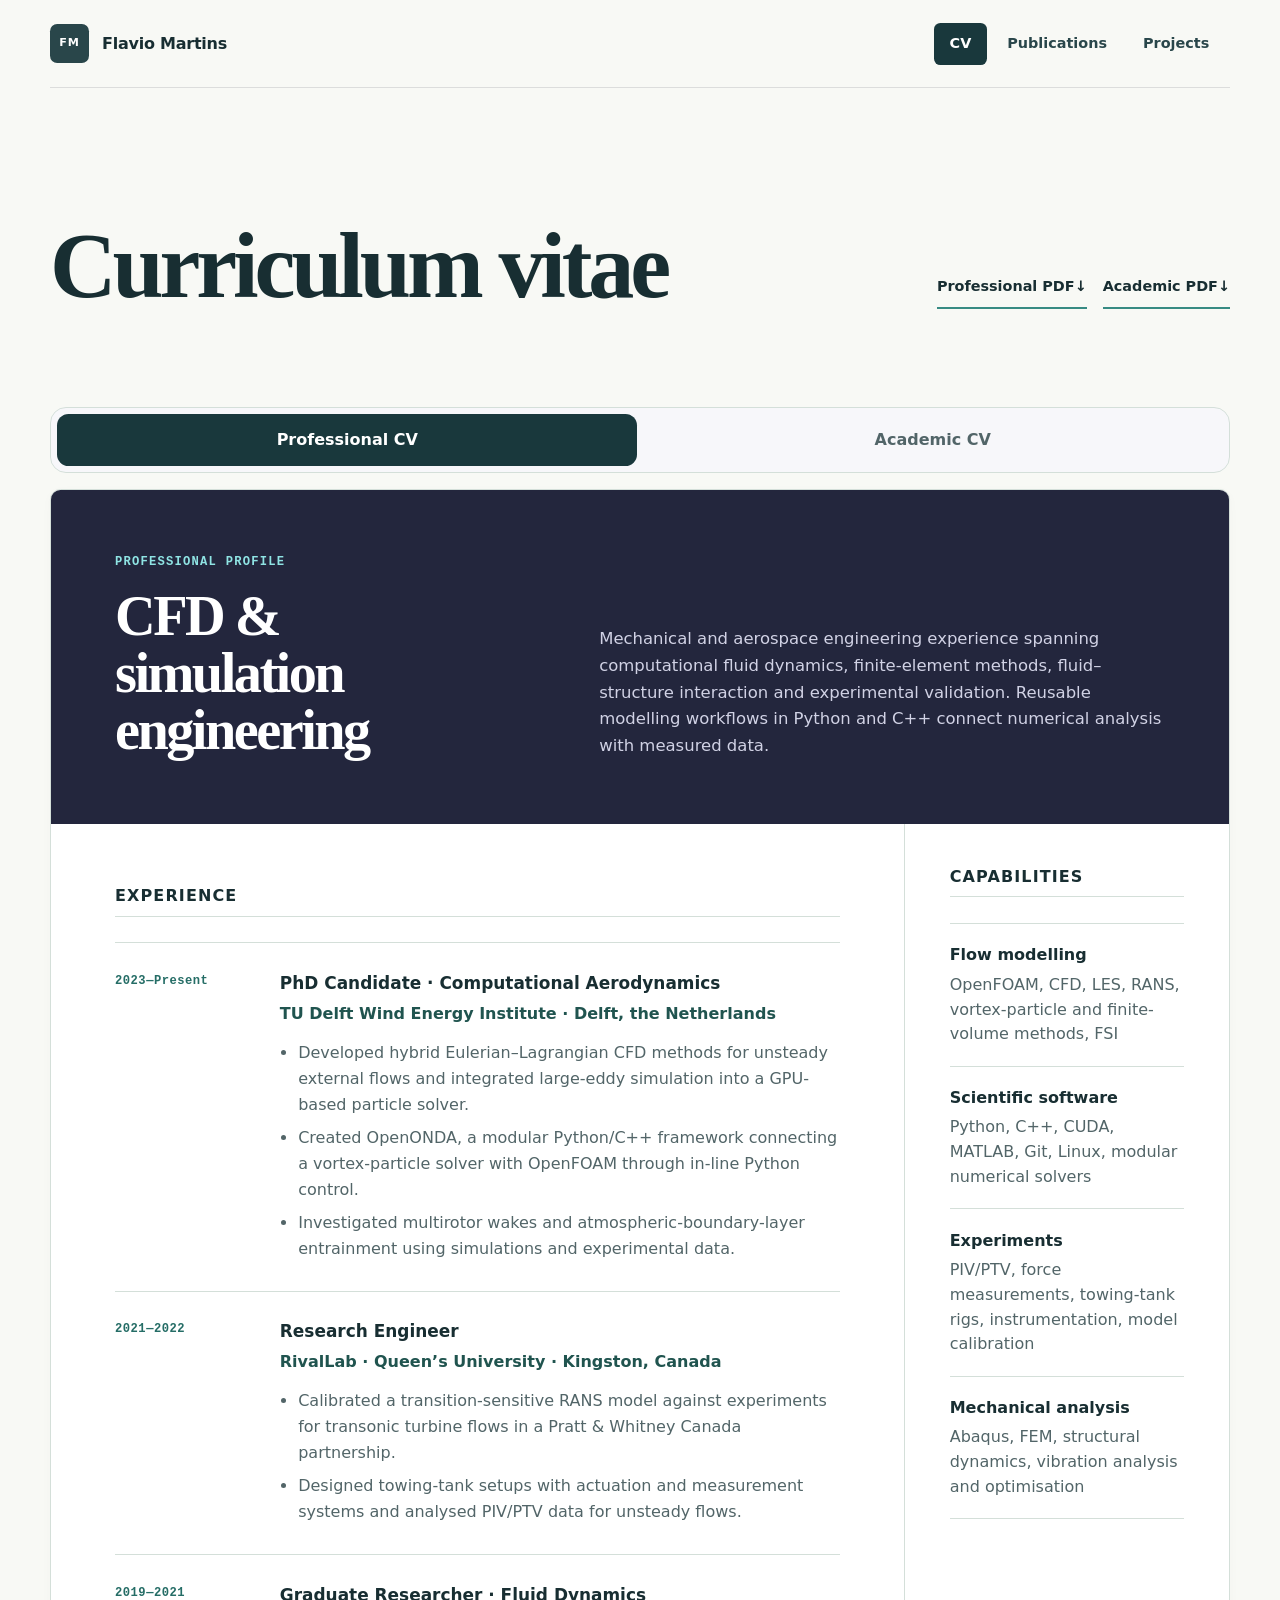
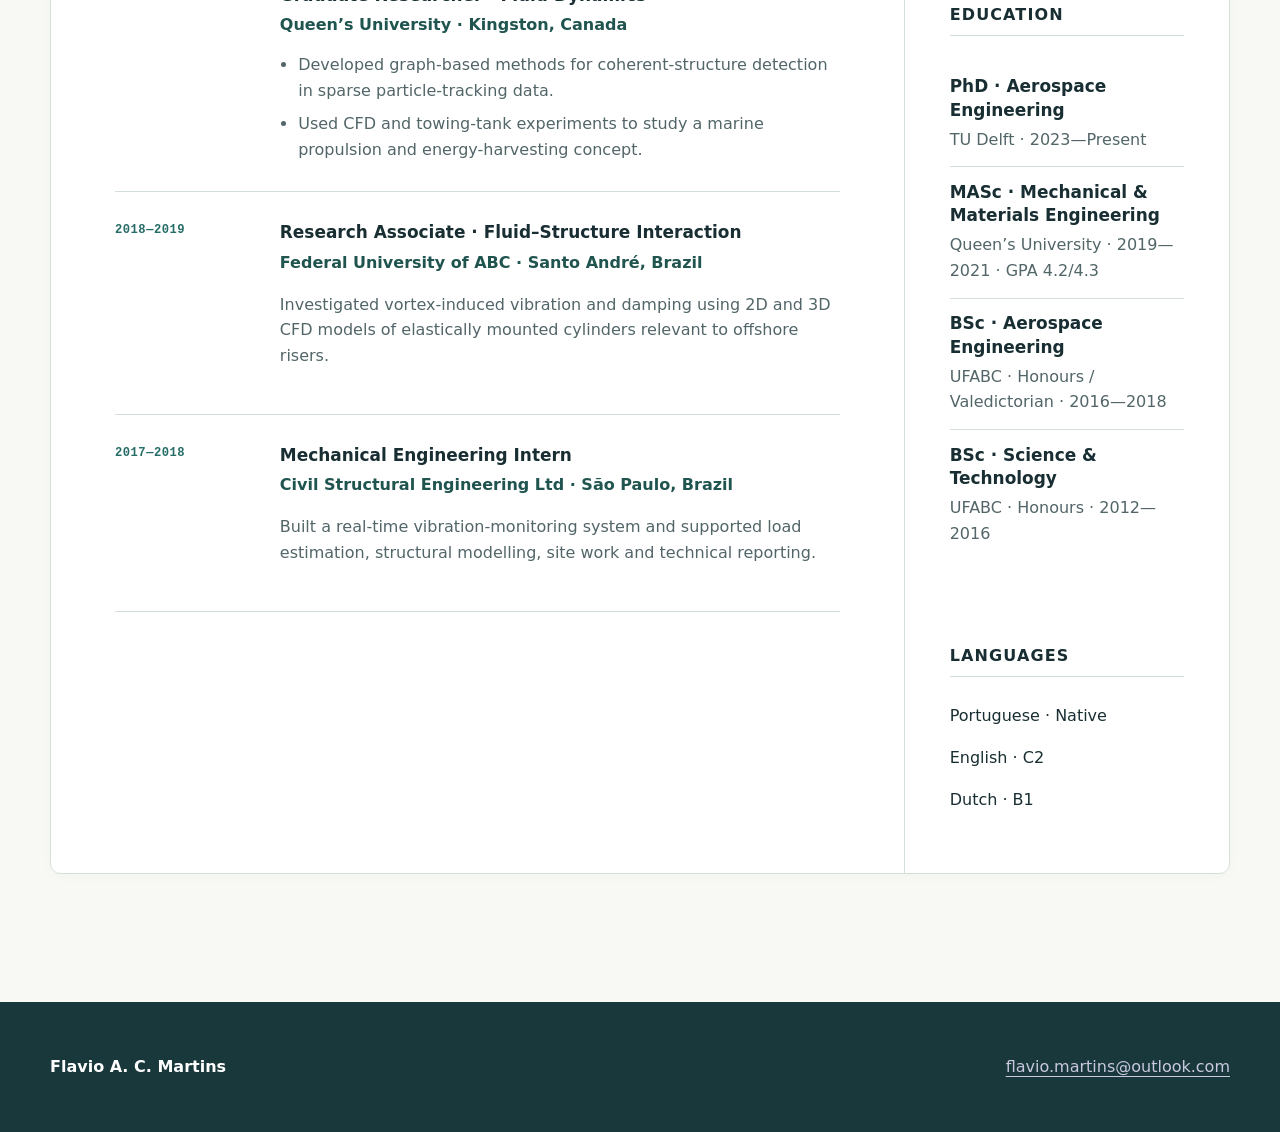
==== cv/index.html @ 3546774f "Refine research questions and simplify scientific diagrams for phones" ====
<!doctype html>
<html lang="en">
  <head>
    <meta charset="utf-8" />
    <meta name="viewport" content="width=device-width, initial-scale=1" />
    <meta name="description" content="Professional and academic CV of Flavio A. C. Martins, covering aerospace engineering, CFD research and scientific software development." />
    <meta name="theme-color" content="#19383c" />
    <title>CV · Flavio A. C. Martins</title>
    <link rel="icon" type="image/svg+xml" href="data:image/svg+xml,%3Csvg xmlns='http://www.w3.org/2000/svg' viewBox='0 0 64 64'%3E%3Crect width='64' height='64' rx='14' fill='%23102a43'/%3E%3Cpath d='M13 43c10-4 13-24 25-24 6 0 9 5 13 5' fill='none' stroke='%232dd4bf' stroke-width='5' stroke-linecap='round'/%3E%3Cpath d='M13 32c9 0 13 13 23 13 7 0 10-6 15-6' fill='none' stroke='%23fff' stroke-width='5' stroke-linecap='round'/%3E%3C/svg%3E" />
    <link rel="stylesheet" href="/assets/styles.css?v=20260921-refined" />
    <script src="/assets/cv-tabs.js" defer></script>
    <noscript><style>.cv-panel[hidden]{display:block}.cv-tabs{display:none}</style></noscript>
  </head>
  <body>
    <a class="skip-link" href="#main">Skip to content</a>
    <header class="site-header">
      <a class="wordmark" href="/" aria-label="Flavio Martins, home"><span class="wordmark-mark" aria-hidden="true">FM</span><span>Flavio Martins</span></a>
      <nav class="site-nav" aria-label="Primary navigation">
        <a href="/cv/" aria-current="page">CV</a>
        <a href="/publications/">Publications</a>
        <a href="/projects/">Projects</a>
      </nav>
    </header>

    <main id="main">
      <header class="page-hero shell">
        <div>
          <h1>Curriculum vitae</h1>
        </div>
        <div class="page-actions">
          <div class="download-row">
            <a href="/downloads/flavio-martins-professional-cv.pdf" download>Professional PDF <span aria-hidden="true">↓</span></a>
            <a href="/downloads/flavio-martins-academic-cv.pdf" download>Academic PDF <span aria-hidden="true">↓</span></a>
          </div>
        </div>
      </header>

      <section class="cv-shell shell">
        <div class="cv-tabs" role="tablist" aria-label="CV version">
          <button id="tab-professional" role="tab" aria-selected="true" aria-controls="panel-professional" data-cv-tab="professional">Professional CV</button>
          <button id="tab-academic" role="tab" aria-selected="false" aria-controls="panel-academic" data-cv-tab="academic" tabindex="-1">Academic CV</button>
        </div>

        <article id="panel-professional" class="cv-panel" role="tabpanel" aria-labelledby="tab-professional" data-cv-panel="professional">
          <header class="cv-heading">
            <div>
              <p class="eyebrow">Professional profile</p>
              <h2>CFD &amp; simulation engineering</h2>
            </div>
            <p>Mechanical and aerospace engineering experience spanning computational fluid dynamics, finite-element methods, fluid–structure interaction and experimental validation. Reusable modelling workflows in Python and C++ connect numerical analysis with measured data.</p>
          </header>

          <div class="cv-layout">
            <div class="cv-main">
              <section class="cv-section" aria-labelledby="professional-experience">
                <h3 id="professional-experience">Experience</h3>
                <div class="timeline">
                  <article class="timeline-item">
                    <div class="timeline-date">2023—Present</div>
                    <div>
                      <h4>PhD Candidate · Computational Aerodynamics</h4>
                      <p class="meta-line">TU Delft Wind Energy Institute · Delft, the Netherlands</p>
                      <ul>
                        <li>Developed hybrid Eulerian–Lagrangian CFD methods for unsteady external flows and integrated large-eddy simulation into a GPU-based particle solver.</li>
                        <li>Created OpenONDA, a modular Python/C++ framework connecting a vortex-particle solver with OpenFOAM through in-line Python control.</li>
                        <li>Investigated multirotor wakes and atmospheric-boundary-layer entrainment using simulations and experimental data.</li>
                      </ul>
                    </div>
                  </article>
                  <article class="timeline-item">
                    <div class="timeline-date">2021—2022</div>
                    <div>
                      <h4>Research Engineer</h4>
                      <p class="meta-line">RivalLab · Queen’s University · Kingston, Canada</p>
                      <ul>
                        <li>Calibrated a transition-sensitive RANS model against experiments for transonic turbine flows in a Pratt &amp; Whitney Canada partnership.</li>
                        <li>Designed towing-tank setups with actuation and measurement systems and analysed PIV/PTV data for unsteady flows.</li>
                      </ul>
                    </div>
                  </article>
                  <article class="timeline-item">
                    <div class="timeline-date">2019—2021</div>
                    <div>
                      <h4>Graduate Researcher · Fluid Dynamics</h4>
                      <p class="meta-line">Queen’s University · Kingston, Canada</p>
                      <ul>
                        <li>Developed graph-based methods for coherent-structure detection in sparse particle-tracking data.</li>
                        <li>Used CFD and towing-tank experiments to study a marine propulsion and energy-harvesting concept.</li>
                      </ul>
                    </div>
                  </article>
                  <article class="timeline-item">
                    <div class="timeline-date">2018—2019</div>
                    <div>
                      <h4>Research Associate · Fluid–Structure Interaction</h4>
                      <p class="meta-line">Federal University of ABC · Santo André, Brazil</p>
                      <p>Investigated vortex-induced vibration and damping using 2D and 3D CFD models of elastically mounted cylinders relevant to offshore risers.</p>
                    </div>
                  </article>
                  <article class="timeline-item">
                    <div class="timeline-date">2017—2018</div>
                    <div>
                      <h4>Mechanical Engineering Intern</h4>
                      <p class="meta-line">Civil Structural Engineering Ltd · São Paulo, Brazil</p>
                      <p>Built a real-time vibration-monitoring system and supported load estimation, structural modelling, site work and technical reporting.</p>
                    </div>
                  </article>
                </div>
              </section>
            </div>

            <aside class="cv-aside">
              <section class="cv-section">
                <h3>Capabilities</h3>
                <dl class="skill-list">
                  <div><dt>Flow modelling</dt><dd>OpenFOAM, CFD, LES, RANS, vortex-particle and finite-volume methods, FSI</dd></div>
                  <div><dt>Scientific software</dt><dd>Python, C++, CUDA, MATLAB, Git, Linux, modular numerical solvers</dd></div>
                  <div><dt>Experiments</dt><dd>PIV/PTV, force measurements, towing-tank rigs, instrumentation, model calibration</dd></div>
                  <div><dt>Mechanical analysis</dt><dd>Abaqus, FEM, structural dynamics, vibration analysis and optimisation</dd></div>
                </dl>
              </section>
              <section class="cv-section">
                <h3>Education</h3>
                <div class="compact-entry"><h4>PhD · Aerospace Engineering</h4><p>TU Delft · 2023—Present</p></div>
                <div class="compact-entry"><h4>MASc · Mechanical &amp; Materials Engineering</h4><p>Queen’s University · 2019—2021 · GPA 4.2/4.3</p></div>
                <div class="compact-entry"><h4>BSc · Aerospace Engineering</h4><p>UFABC · Honours / Valedictorian · 2016—2018</p></div>
                <div class="compact-entry"><h4>BSc · Science &amp; Technology</h4><p>UFABC · Honours · 2012—2016</p></div>
              </section>
              <section class="cv-section">
                <h3>Languages</h3>
                <p>Portuguese · Native</p>
                <p>English · C2</p>
                <p>Dutch · B1</p>
              </section>
            </aside>
          </div>
        </article>

        <article id="panel-academic" class="cv-panel" role="tabpanel" aria-labelledby="tab-academic" data-cv-panel="academic" hidden>
          <header class="cv-heading">
            <div>
              <p class="eyebrow">Academic profile</p>
              <h2>Research, teaching &amp; academic service</h2>
            </div>
            <p>Research on unsteady flows and fluid–structure interaction using numerical methods and experimental measurements, with emphasis on hybrid CFD, validation and scientific software.</p>
          </header>

          <div class="cv-layout">
            <div class="cv-main">
              <section class="cv-section" aria-labelledby="academic-education">
                <h3 id="academic-education">Education &amp; research</h3>
                <div class="timeline">
                  <article class="timeline-item">
                    <div class="timeline-date">2023—Present</div>
                    <div>
                      <h4>PhD in Aerospace Engineering</h4>
                      <p class="meta-line">TU Delft · Wind Energy Institute</p>
                      <p><strong>Thesis:</strong> 3D Unsteady CFD Model for Multi-Rotor Body Fluid–Structure Interaction.</p>
                      <p>Promotor: Prof. Dr. ir. Carlos Simão Ferreira · Supervisor: Dr. Alexander van Zuijlen.</p>
                    </div>
                  </article>
                  <article class="timeline-item">
                    <div class="timeline-date">2019—2021</div>
                    <div>
                      <h4>MASc in Mechanical &amp; Materials Engineering</h4>
                      <p class="meta-line">Queen’s University · GPA 4.2/4.3</p>
                      <p><strong>Thesis:</strong> Detecting Lagrangian Coherent Structures in Realistic Experimental Fluid-Flow Data Sets.</p>
                    </div>
                  </article>
                  <article class="timeline-item">
                    <div class="timeline-date">2016—2018</div>
                    <div>
                      <h4>BSc in Aerospace Engineering · Honours / Valedictorian</h4>
                      <p class="meta-line">Federal University of ABC · GPA 3.7/4.0</p>
                      <p><strong>Thesis:</strong> Vibration Analysis and FSI Effects of Two-Dimensional Aeroelastic Aeronautical Structures.</p>
                    </div>
                  </article>
                  <article class="timeline-item">
                    <div class="timeline-date">2012—2016</div>
                    <div>
                      <h4>BSc in Science &amp; Technology · Honours</h4>
                      <p class="meta-line">Federal University of ABC · GPA 3.6/4.0</p>
                    </div>
                  </article>
                </div>
              </section>

              <section class="cv-section">
                <h3>Teaching &amp; supervision</h3>
                <div class="stack-list">
                  <article><h4>Project Supervisor · Test, Analysis and Simulation</h4><p>TU Delft · 2025—2026</p></article>
                  <article><h4>MSc Thesis Co-Supervisor</h4><p>TU Delft · 2026 · GPU-accelerated Cartesian Fast Multipole Method for particle-based flow simulation</p></article>
                  <article><h4>Teaching Assistant · Experimental Fluid Dynamics</h4><p>Queen’s University · 2019—2021</p></article>
                  <article><h4>Invited workshop instructor</h4><p>Finite-element implementation in MATLAB and structural analysis with Abaqus · UFABC · 2017—2018</p></article>
                </div>
              </section>

              <section class="cv-section">
                <h3>Academic leadership &amp; service</h3>
                <ul class="plain-list">
                  <li><strong>Chair, Aerospace Engineering PhD Council, TU Delft</strong> · member 2023—2024; Chair 2025—2026. Redesigned the annual symposium for nearly 200 attendees while reducing its budget by about 75%.</li>
                  <li><strong>Member, TU Delft University PhD Council</strong> · 2026. Designed cross-faculty events and coordinated budgets, schedules and fundraising.</li>
                  <li><strong>TU Delft representative, Dutch OpenFOAM User Community</strong> · 2023—2026. Co-organised national meetings and recruited speakers.</li>
                  <li><strong>OffshoreWind4Kids</strong> · instructor 2023; team leader 2024—2026. Led public wind-energy demonstrations for children and families.</li>
                </ul>
              </section>
            </div>

            <aside class="cv-aside">
              <section class="cv-section">
                <h3>Research themes</h3>
                <ul class="tag-list" aria-label="Research themes">
                  <li>Hybrid CFD</li><li>Vortex-particle methods</li><li>Fluid–structure interaction</li><li>Wind energy</li><li>Coherent structures</li><li>Experimental validation</li><li>Scientific computing</li>
                </ul>
              </section>
              <section class="cv-section">
                <h3>Honours</h3>
                <div class="compact-entry"><h4>Institute of Engineering Award</h4><p>2018 · top-three graduating engineering students at UFABC</p></div>
                <div class="compact-entry"><h4>Second-highest programme GPA</h4><p>UFABC Aerospace Engineering · as of 2018</p></div>
              </section>
              <section class="cv-section cv-callout">
                <h3>Publications</h3>
                <a href="/publications/">View publications <span aria-hidden="true">→</span></a>
              </section>
            </aside>
          </div>
        </article>
      </section>
    </main>

    <footer class="site-footer"><div class="shell footer-inner"><p>Flavio A. C. Martins</p><a href="mailto:flavio.martins@outlook.com">flavio.martins@outlook.com</a></div></footer>
  </body>
</html>
---- assets/styles.css ----
:root {
  color-scheme: light;
  --ink: #182e32;
  --ink-soft: #29464a;
  --muted: #526568;
  --paper: #f8f9f5;
  --surface: #ffffff;
  --surface-tint: #edf3ef;
  --line: #d4dfd9;
  --violet: #256d66;
  --violet-deep: #20544f;
  --cyan: #378b83;
  --magenta: #bf489f;
  --night: #19383c;
  --focus: #e68a35;
  --shadow: 0 24px 70px rgba(32, 29, 77, 0.12);
  --shadow-small: 0 10px 30px rgba(32, 29, 77, 0.08);
  --shell: min(1180px, calc(100vw - 40px));
  --display: "Iowan Old Style", "Palatino Linotype", Palatino, Georgia, serif;
}

* { box-sizing: border-box; }

html {
  scroll-behavior: smooth;
  scroll-padding-top: 2rem;
  background: var(--paper);
}

body {
  position: relative;
  z-index: 0;
  min-height: 100vh;
  overflow-x: clip;
  margin: 0;
  color: var(--ink);
  background: var(--paper);
  font-family: Inter, ui-sans-serif, system-ui, -apple-system, BlinkMacSystemFont, "Segoe UI", sans-serif;
  font-size: 1rem;
  line-height: 1.62;
  text-rendering: optimizeLegibility;
}

body::before {
  content: none;
}

img { display: block; max-width: 100%; }
a { color: inherit; text-underline-offset: 0.22em; }
a:hover { color: var(--violet); }
button, a { -webkit-tap-highlight-color: transparent; }

.skip-link {
  position: fixed;
  top: 1rem;
  left: 1rem;
  z-index: 100;
  transform: translateY(-180%);
  padding: 0.75rem 1rem;
  color: white;
  background: var(--night);
  border-radius: 0.6rem;
}

.skip-link:focus { transform: none; }
.shell { width: var(--shell); margin-inline: auto; }

.site-header {
  width: var(--shell);
  min-height: 88px;
  display: flex;
  align-items: center;
  justify-content: space-between;
  gap: 2rem;
  margin: 0 auto;
  border-bottom: 1px solid rgba(23, 23, 42, 0.12);
}

.wordmark {
  display: inline-flex;
  align-items: center;
  gap: 0.8rem;
  min-height: 44px;
  font-weight: 760;
  letter-spacing: -0.015em;
  text-decoration: none;
}

.wordmark-mark {
  position: relative;
  display: grid;
  place-items: center;
  width: 2.45rem;
  aspect-ratio: 1;
  color: white;
  background: var(--ink-soft);
  border-radius: 0.45rem;
  font-size: 0.7rem;
  letter-spacing: 0.08em;
}

.wordmark-mark::after {
  content: none;
}

.site-nav {
  display: flex;
  align-items: center;
  gap: 0.25rem;
  padding: 0.3rem;
  border: 0;
  border-radius: 0.5rem;
  background: transparent;
}

.site-nav a {
  min-height: 42px;
  display: inline-flex;
  align-items: center;
  padding: 0.45rem 1rem;
  color: var(--ink-soft);
  border-radius: 0.4rem;
  font-size: 0.9rem;
  font-weight: 720;
  text-decoration: none;
}

.site-nav a:hover,
.site-nav a[aria-current="page"] {
  color: white;
  background: var(--night);
}

.hero {
  min-height: min(740px, calc(100vh - 88px));
  display: grid;
  grid-template-columns: minmax(0, 1.35fr) minmax(300px, 0.65fr);
  gap: clamp(3rem, 8vw, 7.5rem);
  align-items: center;
  padding-block: clamp(4.5rem, 9vw, 8rem);
}

.eyebrow,
.card-index,
.work-meta,
.publication-kind,
.publication-year,
.repo-number,
.category-number {
  margin: 0 0 1rem;
  color: var(--violet);
  font-family: ui-monospace, SFMono-Regular, Menlo, Consolas, monospace;
  font-size: 0.76rem;
  font-weight: 760;
  letter-spacing: 0.1em;
  line-height: 1.45;
  text-transform: uppercase;
}

h1,
h2,
h3 {
  margin: 0;
  font-family: var(--display);
  font-weight: 620;
  line-height: 1.02;
  letter-spacing: -0.045em;
}

h1 { max-width: 11ch; font-size: clamp(3.55rem, 6.6vw, 6.25rem); line-height: 1.1; }
h2 { max-width: 17ch; font-size: clamp(2.35rem, 4.4vw, 4.35rem); }
h3 { font-size: clamp(1.55rem, 2.6vw, 2.45rem); }

.accent-text {
  display: block;
  color: #376c67;
  /* Solid text paints below the line box: gradient clipping cut off descenders. */
  padding-bottom: 0.08em;
}

.hero-lede {
  max-width: 650px;
  margin: 1.8rem 0 0;
  color: var(--muted);
  font-size: clamp(1.08rem, 1.6vw, 1.3rem);
  line-height: 1.68;
}

.hero-actions,
.download-row,
.profile-link-row,
.project-actions {
  display: flex;
  flex-wrap: wrap;
  align-items: center;
  gap: 0.75rem 1rem;
  margin-top: 2rem;
}

.button {
  min-height: 3.15rem;
  display: inline-flex;
  align-items: center;
  justify-content: center;
  gap: 0.75rem;
  padding: 0.78rem 1.3rem;
  color: var(--ink);
  border: 1px solid rgba(23, 23, 42, 0.75);
  border-radius: 0.8rem;
  font-weight: 760;
  text-decoration: none;
  transition: transform 160ms ease, box-shadow 160ms ease, background 160ms ease;
}

.button:hover {
  transform: translateY(-2px);
  color: inherit;
  box-shadow: 0 10px 25px rgba(32, 29, 77, 0.13);
}

.button-primary {
  color: white;
  border-color: var(--night);
  background: var(--night);
}

.button-primary:hover { color: white; background: var(--ink-soft); }
.button-secondary { background: rgba(255, 255, 255, 0.76); }

.social-links {
  display: flex;
  flex-wrap: wrap;
  gap: 0.3rem 1.15rem;
  margin: 1.65rem 0 0;
  padding: 0;
  list-style: none;
  font-size: 0.88rem;
  font-weight: 720;
}

.social-links a {
  min-height: 44px;
  display: inline-flex;
  align-items: center;
  text-decoration: none;
  border-bottom: 1px solid var(--line);
}

.profile-panel { position: relative; isolation: isolate; }

.profile-panel::before {
  content: none;
}

.profile-panel::after {
  content: none;
}

.portrait-frame {
  position: relative;
  overflow: hidden;
  aspect-ratio: 4 / 5;
  padding: 1px;
  background: var(--line);
  border-radius: 0.8rem;
  box-shadow: 0 12px 28px rgba(23, 23, 42, 0.06);
}

.portrait-frame img {
  width: 100%;
  height: 100%;
  object-fit: cover;
  border-radius: calc(0.8rem - 1px);
  filter: saturate(0.9) contrast(1.02);
}

.profile-meta {
  position: relative;
  margin: 1rem 0 0;
  padding: 0.5rem 0;
  color: var(--ink-soft);
  border-top: 1px solid var(--line);
}

.profile-meta p {
  display: grid;
  grid-template-columns: 6.5rem 1fr;
  gap: 0.75rem;
  margin: 0.38rem 0;
  font-size: 0.86rem;
}

.profile-meta span {
  color: var(--muted);
  font-family: ui-monospace, SFMono-Regular, Menlo, Consolas, monospace;
  font-size: 0.68rem;
  letter-spacing: 0.04em;
  text-transform: uppercase;
}

.section-pad { padding-block: clamp(5rem, 10vw, 9rem); }
.section-pad-small { padding-block: clamp(2.8rem, 6vw, 5rem) clamp(5rem, 9vw, 8rem); }

/* A single boundary-layer motif marks the transition, never behind readable text.
   Atmospheric greens and mineral neutrals imply environmental flows without
   turning the site into climate iconography or presenting decorative data. */
.flow-divider {
  width: 100%;
  height: 100px;
  background: url('/assets/environmental-flow.svg') center bottom / 1200px 100px repeat-x;
  opacity: .8;
}
.research-findings { padding-top: clamp(3rem, 6vw, 5rem); }

.section-heading { margin-bottom: clamp(1.8rem, 4vw, 3.7rem); }
.compact-heading {
  display: flex;
  align-items: end;
  justify-content: space-between;
  gap: 2rem;
}

.compact-heading a {
  min-height: 44px;
  display: inline-flex;
  align-items: center;
  flex: 0 0 auto;
  color: var(--ink-soft);
  font-weight: 760;
  text-decoration: none;
  border-bottom: 2px solid var(--cyan);
}

.work-tabs {
  display: grid;
  grid-template-columns: repeat(4, minmax(0, 1fr));
  gap: 0.35rem;
  padding: 0.4rem;
  border: 1px solid var(--line);
  border-bottom: 0;
  border-radius: 1.2rem 1.2rem 0 0;
  background: rgba(255, 255, 255, 0.78);
}

.work-tabs button {
  min-height: 3.35rem;
  padding: 0.7rem 0.8rem;
  color: var(--muted);
  border: 0;
  border-radius: 0.8rem;
  background: transparent;
  font: inherit;
  font-size: 0.87rem;
  font-weight: 760;
  cursor: pointer;
}

.work-tabs button:hover { color: var(--violet); background: var(--surface-tint); }
.work-tabs button[aria-selected="true"] { color: white; background: var(--night); box-shadow: 0 8px 20px rgba(17, 18, 38, 0.17); }

.work-panels {
  overflow: hidden;
  border: 1px solid var(--line);
  border-radius: 0 0 1.35rem 1.35rem;
  background: rgba(255, 255, 255, 0.94);
  box-shadow: var(--shadow);
}

.work-panel {
  min-height: 520px;
  display: grid;
  grid-template-columns: minmax(0, 1.28fr) minmax(330px, 0.72fr);
}

.work-panel[hidden] { display: none; }
.work-figure { position: relative; min-width: 0; min-height: 520px; margin: 0; background: #eeeff6; }
.work-figure-dark { background: #000; }

.work-figure img {
  width: 100%;
  height: 100%;
  object-fit: contain;
}

.work-figure-dark img { object-fit: cover; }

.work-figure figcaption {
  position: absolute;
  right: 1rem;
  bottom: 1rem;
  left: 1rem;
  width: fit-content;
  max-width: calc(100% - 2rem);
  padding: 0.45rem 0.7rem;
  color: white;
  border: 1px solid rgba(255, 255, 255, 0.18);
  border-radius: 0.55rem;
  background: rgba(17, 18, 38, 0.82);
  backdrop-filter: blur(9px);
  font-size: 0.75rem;
}

.work-copy {
  position: relative;
  align-self: stretch;
  display: flex;
  flex-direction: column;
  justify-content: center;
  padding: clamp(2rem, 4.4vw, 4.2rem);
}

.work-copy::before {
  content: "";
  position: absolute;
  top: 2rem;
  right: 2rem;
  width: 5.2rem;
  height: 3.5rem;
  opacity: 0.62;
  background:
    linear-gradient(90deg, rgba(91, 71, 215, 0.16) 1px, transparent 1px) 0 0 / 0.8rem 100%,
    linear-gradient(rgba(0, 157, 169, 0.18) 1px, transparent 1px) 0 0 / 100% 0.62rem;
  clip-path: polygon(0 18%, 100% 0, 100% 82%, 0 100%);
  transform: skewY(-5deg);
}

.work-copy h3 { position: relative; max-width: 13ch; }
.work-copy > p:not(.work-meta) { position: relative; margin: 1.3rem 0 0; color: var(--muted); }

.work-copy > a {
  align-self: flex-start;
  margin-top: 2rem;
  color: var(--ink);
  font-weight: 780;
  text-decoration: none;
  border-bottom: 2px solid var(--cyan);
}

.story-heading { margin-top: clamp(4rem, 8vw, 7rem); }

.research-stories {
  display: grid;
  grid-template-columns: repeat(2, minmax(0, 1fr));
  gap: 1.3rem;
}

.research-story {
  overflow: hidden;
  display: flex;
  flex-direction: column;
  min-width: 0;
  border: 1px solid var(--line);
  border-radius: 1.15rem;
  background: rgba(255, 255, 255, 0.95);
  box-shadow: var(--shadow-small);
}

.research-story figure { margin: 0; background: #f0f1f7; }
.research-story img { width: 100%; height: auto; aspect-ratio: 16 / 10; object-fit: contain; }
.research-story .dark-figure { background: #17172a; }
.research-story .panoramic-figure img { aspect-ratio: 16 / 8; }
.research-story figcaption { min-height: 3.4rem; padding: 0.7rem 1.25rem; color: #60637a; font-size: 0.76rem; line-height: 1.4; }
.research-story .dark-figure figcaption { color: #d8d9eb; }
.research-story .dark-figure figcaption a { color: #a4e7e2; }
.research-story-copy { display: flex; flex: 1; flex-direction: column; padding: 1.6rem clamp(1.3rem, 2.2vw, 2.1rem) 1.9rem; border-top: 1px solid var(--line); }
.research-story-copy .work-meta { margin-bottom: 0.9rem; }
.research-story-copy h3 { max-width: 28ch; font-size: clamp(1.5rem, 2.3vw, 2rem); }
.research-story-copy > p:not(.work-meta) { margin: 1rem 0 1.5rem; color: var(--muted); }
.research-story-copy > a { align-self: flex-start; margin-top: auto; font-weight: 760; text-decoration: none; border-bottom: 2px solid var(--cyan); }
.research-story .study-links { display: flex; flex-wrap: wrap; gap: 0.6rem 1.2rem; margin-top: auto; }
.research-story .study-links a { font-weight: 760; text-decoration: none; border-bottom: 2px solid var(--cyan); }

/* A quieter frame for the studies; the protected hybrid/OpenONDA card is excluded. */
.research-story:not(:has(.dark-figure)) {
  border-radius: 0.65rem;
  background: white;
  box-shadow: 0 3px 12px rgba(23, 23, 42, 0.025);
}
.research-story:not(:has(.dark-figure)) figure { background: #f4f5f8; }
.research-story:not(:has(.dark-figure)) figcaption { font-size: 0.875rem; line-height: 1.5; }
.research-story:not(:has(.dark-figure)) h3 { line-height: 1.16; letter-spacing: -0.025em; }
.research-story:not(:has(.dark-figure)) .study-links a,
.research-story:not(:has(.dark-figure)) .research-story-copy > a { padding-block: 0.4rem; }
.research-stories { gap: 1.8rem; }
.study-anchor { display: block; height: 0; scroll-margin-top: 2rem; }
.research-story-copy > p:not(.work-meta) + p { margin-top: 0; }

/* All findings are ordinary, visible articles; no tab-only or hidden content. */
.research-findings .research-story { border-radius: .65rem; box-shadow: none; }
.research-findings .research-story h3 { line-height: 1.16; letter-spacing: -.025em; }
.research-findings .research-story figcaption { font-size: .875rem; line-height: 1.5; }
.research-findings .research-story figure[data-art-tone] { background: #102b32; }
.research-findings .research-story figure[data-art-tone] figcaption { color: #e0ecea; }
.research-findings .research-story-copy > a { padding-block: .4rem; }
.research-findings #work-openonda img { object-fit: contain; background: #000; }

.site-footer { color: #c8c8df; background: var(--night); }
.footer-inner { min-height: 130px; display: flex; align-items: center; justify-content: space-between; gap: 1rem; }
.footer-inner p { color: white; font-weight: 750; }

.visually-hidden {
  position: absolute !important;
  width: 1px !important;
  height: 1px !important;
  padding: 0 !important;
  margin: -1px !important;
  overflow: hidden !important;
  clip: rect(0, 0, 0, 0) !important;
  white-space: nowrap !important;
  border: 0 !important;
}

.page-hero {
  display: grid;
  grid-template-columns: minmax(0, 1.2fr) minmax(300px, 0.8fr);
  gap: clamp(3rem, 9vw, 8rem);
  align-items: end;
  padding-block: clamp(5rem, 10vw, 9rem) clamp(3.8rem, 7vw, 6rem);
}

.page-hero h1 { max-width: none; font-size: clamp(3.6rem, 7.2vw, 6.7rem); }
.page-actions { justify-self: end; padding-bottom: 0.5rem; }
.page-actions .profile-link-row,
.page-actions .download-row { margin-top: 0; }

.download-row a {
  min-height: 44px;
  display: inline-flex;
  align-items: center;
  color: var(--ink);
  font-size: 0.9rem;
  font-weight: 780;
  text-decoration: none;
  border-bottom: 2px solid var(--cyan);
}

/* CV */
.cv-shell { padding-bottom: clamp(6rem, 10vw, 9rem); }

.cv-tabs {
  position: sticky;
  top: 0;
  z-index: 20;
  display: grid;
  grid-template-columns: repeat(2, minmax(0, 1fr));
  gap: 0.35rem;
  margin-bottom: 1rem;
  padding: 0.4rem;
  border: 1px solid var(--line);
  border-radius: 1rem;
  background: rgba(247, 247, 251, 0.9);
  backdrop-filter: blur(16px);
}

.cv-tabs button {
  min-height: 3.2rem;
  padding: 0.7rem 1rem;
  color: var(--muted);
  border: 0;
  border-radius: 0.72rem;
  background: transparent;
  font: inherit;
  font-weight: 780;
  cursor: pointer;
}

.cv-tabs button[aria-selected="true"] { color: white; background: var(--night); }

.cv-panel {
  overflow: hidden;
  border: 1px solid var(--line);
  border-radius: 1.35rem;
  background: rgba(255, 255, 255, 0.96);
  box-shadow: var(--shadow);
}

.cv-panel[hidden] { display: none; }

.cv-heading {
  position: relative;
  overflow: hidden;
  display: grid;
  grid-template-columns: minmax(250px, 0.72fr) minmax(0, 1fr);
  gap: clamp(2rem, 6vw, 5rem);
  padding: clamp(2.2rem, 5vw, 4.2rem);
  color: white;
  background: #23263d;
}

.cv-heading::after {
  content: none;
}

.cv-heading > * { position: relative; z-index: 1; }
.cv-heading .eyebrow { color: #8fe4e4; }
.cv-heading h2 { max-width: 13ch; }
.cv-heading > p { align-self: end; margin: 0; color: #d1d2e5; font-size: 1.03rem; }

.cv-layout {
  display: grid;
  grid-template-columns: minmax(0, 1fr) minmax(270px, 0.38fr);
  gap: 1px;
  background: var(--line);
}

.cv-main,
.cv-aside { background: var(--surface); }
.cv-main { padding: clamp(1.8rem, 5vw, 4rem); }
.cv-aside { padding: clamp(1.8rem, 3.5vw, 2.8rem); }
.cv-section + .cv-section { margin-top: clamp(3.2rem, 7vw, 5.5rem); }

.cv-section > h3 {
  margin-bottom: 1.6rem;
  padding-bottom: 0.72rem;
  border-bottom: 1px solid var(--line);
  font-family: inherit;
  font-size: 1rem;
  font-weight: 800;
  letter-spacing: 0.07em;
  text-transform: uppercase;
}

.timeline { border-top: 1px solid var(--line); }

.timeline-item {
  display: grid;
  grid-template-columns: 8.8rem minmax(0, 1fr);
  gap: 1.5rem;
  padding-block: 1.8rem;
  border-bottom: 1px solid var(--line);
}

.timeline-date {
  color: var(--violet);
  font-family: ui-monospace, SFMono-Regular, Menlo, Consolas, monospace;
  font-size: 0.76rem;
  font-weight: 760;
  letter-spacing: 0.04em;
}

.timeline-item h4,
.compact-entry h4,
.stack-list h4 {
  margin: 0;
  color: var(--ink);
  font-size: 1.06rem;
  line-height: 1.4;
}

.timeline-item p,
.timeline-item ul { color: var(--muted); }
.timeline-item ul { margin: 0.8rem 0 0; padding-left: 1.15rem; }
.timeline-item li + li { margin-top: 0.45rem; }
.meta-line { margin: 0.3rem 0 0.85rem; color: var(--violet-deep) !important; font-weight: 720; }
.skill-list { margin: 0; }
.skill-list > div { padding: 1.15rem 0; border-top: 1px solid var(--line); }
.skill-list > div:last-child { border-bottom: 1px solid var(--line); }
.skill-list dt { color: var(--ink); font-weight: 800; }
.skill-list dd { margin: 0.28rem 0 0; color: var(--muted); line-height: 1.55; }
.compact-entry { padding-block: 0.85rem; }
.compact-entry + .compact-entry { border-top: 1px solid var(--line); }
.compact-entry p,
.stack-list p { margin: 0.25rem 0 0; color: var(--muted); }
.stack-list { display: grid; gap: 0.85rem; }

.stack-list article {
  padding: 1.2rem 1.3rem;
  border: 1px solid var(--line);
  border-left: 3px solid var(--violet);
  border-radius: 0.7rem;
  background: var(--paper);
}

.plain-list { margin: 0; padding: 0; list-style: none; }
.plain-list li { padding: 1.2rem 0; color: var(--muted); border-top: 1px solid var(--line); }
.plain-list li:last-child { border-bottom: 1px solid var(--line); }
.plain-list strong { color: var(--ink); }
.tag-list { display: flex; flex-wrap: wrap; gap: 0.45rem; margin: 0; padding: 0; list-style: none; }

.tag-list li {
  padding: 0.38rem 0.65rem;
  color: var(--ink-soft);
  border: 1px solid var(--line);
  border-radius: 999px;
  background: var(--paper);
  font-family: ui-monospace, SFMono-Regular, Menlo, Consolas, monospace;
  font-size: 0.71rem;
}

.cv-callout {
  padding: 1.4rem;
  color: white;
  border-radius: 0.85rem;
  background: #23263d;
}

.cv-callout h3 { margin-bottom: 1rem; border: 0; color: white; }
.cv-callout a { color: white; font-weight: 780; text-decoration-color: #8fe4e4; }

/* Publications */
.publications-hero,
.projects-hero { border-bottom: 1px solid var(--line); }

.publication-toolbar {
  display: grid;
  grid-template-columns: auto minmax(0, 1fr);
  gap: 2rem;
  align-items: start;
  padding-top: clamp(2.8rem, 6vw, 5rem);
}

.publication-total {
  margin: 0;
  color: var(--muted);
  font-size: 0.88rem;
  white-space: nowrap;
}

.publication-total span { color: var(--ink); font-family: var(--display); font-size: 1.65rem; font-weight: 650; }

.category-nav {
  display: flex;
  flex-wrap: wrap;
  justify-content: flex-end;
  gap: 0.55rem;
}

.category-nav a {
  min-height: 42px;
  display: inline-flex;
  align-items: center;
  padding: 0.55rem 0.85rem;
  color: var(--ink-soft);
  border: 1px solid var(--line);
  border-radius: 999px;
  background: rgba(255, 255, 255, 0.7);
  font-size: 0.78rem;
  font-weight: 720;
  text-decoration: none;
}

.category-nav a:hover { color: white; border-color: var(--violet); background: var(--violet); }
.publication-list { display: grid; gap: 1.2rem; }
.publication-category { scroll-margin-top: 1.5rem; overflow: hidden; border: 1px solid var(--line); border-radius: 1.15rem; background: rgba(255, 255, 255, 0.92); box-shadow: var(--shadow-small); }

.publication-category > header {
  display: grid;
  grid-template-columns: 4.5rem minmax(0, 1fr) auto;
  gap: 1.4rem;
  align-items: center;
  padding: 1.45rem 1.6rem;
  border-bottom: 1px solid var(--line);
  background: #f4f5f8;
}

.publication-category > header h2 { max-width: none; font-size: clamp(1.65rem, 3vw, 2.55rem); }
.category-number { margin: 0; }
.category-total { margin: 0; color: var(--muted); font-size: 0.78rem; }

.publication-entry {
  display: grid;
  grid-template-columns: 4.5rem minmax(0, 1fr);
  gap: 1.4rem;
  padding: 1.7rem 1.6rem;
  border-bottom: 1px solid var(--line);
}

.publication-entry:last-child { border-bottom: 0; }
.publication-year { margin: 0; padding-top: 0.15rem; }
.publication-kind { margin: 0 0 0.55rem; }
.publication-entry h3 { max-width: 48ch; font-family: inherit; font-size: clamp(1.08rem, 1.8vw, 1.4rem); font-weight: 760; letter-spacing: -0.018em; line-height: 1.35; }
.publication-entry h3 a { text-decoration: none; }
.publication-entry h3 a:hover { text-decoration: underline; text-decoration-color: var(--cyan); }
.publication-authors { margin: 0.75rem 0 0; color: var(--muted); }
.publication-authors strong { color: var(--ink); }
.publication-meta { margin: 0.27rem 0 0; color: #74768a; font-size: 0.8rem; }
.notice-card { padding: 1.5rem; border: 1px solid var(--line); border-radius: 0.8rem; background: white; }

/* Projects */
.featured-project {
  overflow: hidden;
  display: grid;
  grid-template-columns: minmax(280px, 0.78fr) minmax(0, 1.22fr);
  min-height: 520px;
  margin-top: clamp(3rem, 6vw, 5rem);
  margin-bottom: clamp(3rem, 6vw, 5rem);
  color: white;
  border-radius: 1.35rem;
  background: var(--night);
  box-shadow: var(--shadow);
}

.project-code {
  position: relative;
  overflow: hidden;
  display: grid;
  align-content: center;
  justify-items: center;
  gap: 1rem;
  min-height: 360px;
  padding: 2rem;
  background:
    linear-gradient(180deg, rgba(44, 125, 160, 0.16), transparent 52%),
    linear-gradient(115deg, rgba(91, 71, 215, 0.12), transparent 42%, rgba(0, 157, 169, 0.14)),
    linear-gradient(145deg, #181934, #262056 65%, #222b5d);
}

.project-code::before {
  content: "";
  position: absolute;
  inset: 0;
  opacity: 0.76;
  background: url("/assets/hybrid-cfd.svg") center / cover no-repeat;
}

.project-code::after {
  content: "";
  position: absolute;
  right: 8%;
  bottom: 10%;
  left: 8%;
  height: 1px;
  background: linear-gradient(90deg, transparent, rgba(101, 214, 218, 0.56), rgba(240, 160, 111, 0.4), transparent);
}

.project-code span {
  position: relative;
  z-index: 1;
  min-width: 9rem;
  padding: 0.65rem 0.8rem;
  text-align: center;
  color: white;
  border: 1px solid rgba(255, 255, 255, 0.26);
  border-radius: 999px;
  background: rgba(17, 18, 38, 0.66);
  box-shadow: 0 8px 24px rgba(9, 10, 28, 0.2);
  backdrop-filter: blur(8px);
  font-family: ui-monospace, SFMono-Regular, Menlo, Consolas, monospace;
  font-size: 0.74rem;
}

.project-code i { position: relative; z-index: 1; width: 1px; height: 2rem; background: linear-gradient(var(--cyan), var(--magenta)); }
.featured-project-copy { align-self: center; padding: clamp(2.3rem, 6vw, 5rem); }
.featured-project-copy .eyebrow { color: #8fe4e4; }
.featured-project-copy h2 { max-width: none; }
.featured-project-copy > p:not(.eyebrow) { max-width: 58ch; color: #d0d1e3; font-size: 1.03rem; }
.featured-project-copy .tag-list li { color: white; border-color: rgba(255, 255, 255, 0.2); background: rgba(255, 255, 255, 0.07); }
.featured-project-copy .button-primary { color: var(--night); border-color: #8fe4e4; background: #8fe4e4; }
.featured-project-copy .button-primary:hover { color: white; border-color: var(--violet); background: var(--violet); }
.featured-project-copy .repo-meta { color: #aeb0cb; }

.split-heading { display: flex; align-items: end; justify-content: space-between; gap: 2rem; }
.research-project-grid { display: grid; grid-template-columns: repeat(3, 1fr); gap: 1rem; }

.research-card {
  min-height: 390px;
  display: flex;
  flex-direction: column;
  padding: 1.8rem;
  border: 1px solid var(--line);
  border-radius: 1rem;
  background: rgba(255, 255, 255, 0.92);
  box-shadow: var(--shadow-small);
}

.research-card::before { content: ""; width: 3rem; height: 2px; margin-bottom: 1.3rem; background: #4c527d; }
.research-card h3 { font-size: 1.7rem; }
.research-card > p:not(.card-index) { color: var(--muted); }
.research-card a,
.repo-card a { margin-top: auto; align-self: flex-start; font-weight: 780; text-decoration: none; border-bottom: 2px solid var(--cyan); }

.code-section { background: #f0f1f4; }
.repo-grid { display: grid; grid-template-columns: repeat(2, 1fr); gap: 1rem; }

.repo-card {
  min-height: 300px;
  display: flex;
  flex-direction: column;
  padding: clamp(1.5rem, 3vw, 2.3rem);
  border: 1px solid var(--line);
  border-radius: 1rem;
  background: rgba(255, 255, 255, 0.94);
  box-shadow: var(--shadow-small);
}

.repo-card h3 { max-width: 18ch; font-size: 1.55rem; }
.repo-card > p:not(.repo-number, .repo-meta) { color: var(--muted); }
.repo-number { margin: 0 0 1.2rem; }
.repo-meta { color: #74768a; font-size: 0.78rem; }
.repo-card, .research-card, .publication-category, .cv-panel {
  border-radius: 0.65rem;
  background: white;
  box-shadow: 0 3px 12px rgba(23, 23, 42, 0.025);
}

:focus-visible { outline: 3px solid var(--focus); outline-offset: 4px; }

@media (max-width: 920px) {
  :root { --shell: min(100% - 30px, 720px); }
  .hero { min-height: 0; grid-template-columns: 1fr; gap: 5rem; padding-block: 4.5rem 6rem; }
  .profile-panel { width: min(430px, 88vw); margin-inline: auto; }
  .work-panel { min-height: 0; grid-template-columns: 1fr; }
  .research-stories { grid-template-columns: 1fr; }
  .work-figure { min-height: 0; aspect-ratio: 16 / 10; }
  .work-copy { min-height: 340px; }
  .page-hero { grid-template-columns: 1fr; gap: 2.2rem; align-items: start; }
  .page-actions { justify-self: start; }
  .cv-heading { grid-template-columns: 1fr; }
  .cv-heading > p { max-width: 60ch; }
  .cv-layout { grid-template-columns: 1fr; }
  .publication-toolbar { grid-template-columns: 1fr; }
  .category-nav { justify-content: flex-start; }
  .featured-project { grid-template-columns: 1fr; }
  .project-code { min-height: 360px; }
  .research-project-grid { grid-template-columns: 1fr; }
  .research-card { min-height: 300px; }
}

@media (max-width: 680px) {
  .site-header { min-height: 76px; gap: 0.8rem; }
  .wordmark > span:last-child { display: none; }
  .site-nav { gap: 0; }
  .site-nav a { min-height: 40px; padding-inline: 0.75rem; font-size: 0.8rem; }
  .profile-panel::before { display: none; }
  .profile-panel::after { inset: 12% 0 20% 15%; }
  .work-tabs { grid-template-columns: repeat(2, minmax(0, 1fr)); }
  .work-tabs button { min-width: 0; min-height: 3.8rem; padding-inline: 0.65rem; }
  .compact-heading { align-items: flex-start; flex-direction: column; gap: 0.8rem; }
  .work-copy { min-height: 0; padding: 2rem 1.4rem 2.4rem; }
  .work-copy::before { display: none; }
  .publication-category > header { grid-template-columns: 3.4rem minmax(0, 1fr); gap: 0.8rem; padding-inline: 1rem; }
  .category-total { grid-column: 2; }
  .publication-entry { grid-template-columns: 3.4rem minmax(0, 1fr); gap: 0.8rem; padding-inline: 1rem; }
  .repo-grid { grid-template-columns: 1fr; }
}

@media (max-width: 480px) {
  :root { --shell: calc(100vw - 24px); }
  h1 { font-size: clamp(2.75rem, 12.1vw, 3.55rem); }
  h2 { font-size: clamp(2.15rem, 10vw, 3rem); }
  .site-nav a { padding-inline: 0.6rem; font-size: 0.76rem; }
  .hero { gap: 4.2rem; padding-block: 3.8rem 5rem; }
  .hero-actions .button,
  .profile-link-row .button { width: 100%; }
  .profile-meta { margin-right: 0; margin-left: 0.7rem; }
  .profile-meta p { grid-template-columns: 5.7rem 1fr; }
  .work-figure { aspect-ratio: 4 / 3; }
  .work-figure figcaption { right: 0.7rem; bottom: 0.7rem; left: 0.7rem; max-width: calc(100% - 1.4rem); }
  .footer-inner { align-items: flex-start; flex-direction: column; justify-content: center; }
  .page-hero { padding-block: 4rem 3.2rem; }
  .page-hero h1 { font-size: clamp(3.1rem, 15vw, 4.4rem); }
  .cv-tabs { position: static; grid-template-columns: 1fr; }
  .cv-tabs button { min-height: 2.9rem; }
  .timeline-item { grid-template-columns: 1fr; gap: 0.45rem; }
  .timeline-date { padding-top: 0.2rem; }
  .publication-category > header { grid-template-columns: 1fr; }
  .category-total { grid-column: 1; }
  .publication-entry { grid-template-columns: 1fr; }
  .publication-year { margin-bottom: -0.45rem; }
  .featured-project { width: 100%; border-radius: 1rem; }
  .project-actions { align-items: flex-start; flex-direction: column; }
}

@media (prefers-reduced-motion: reduce) {
  html { scroll-behavior: auto; }
  *, *::before, *::after { transition-duration: 0.01ms !important; }
}

@media print {
  :root { --shell: 100%; }
  body { background: white; color: black; font-size: 10pt; }
  body::before,
  .site-header,
  .site-footer,
  .cv-tabs,
  .page-hero,
  .cv-callout,
  .download-row { display: none !important; }
  .cv-shell { width: 100%; padding: 0; }
  .cv-panel,
  .cv-panel[hidden] { display: block; border: 0; border-radius: 0; box-shadow: none; break-after: page; }
  .cv-heading { padding: 16pt; background: #17172a !important; print-color-adjust: exact; }
  .cv-layout { display: block; background: white; }
  .cv-main,
  .cv-aside { padding: 16pt; }
  .cv-section + .cv-section { margin-top: 20pt; }
  .timeline-item { break-inside: avoid; }
  a { color: inherit; text-decoration: none; }
}
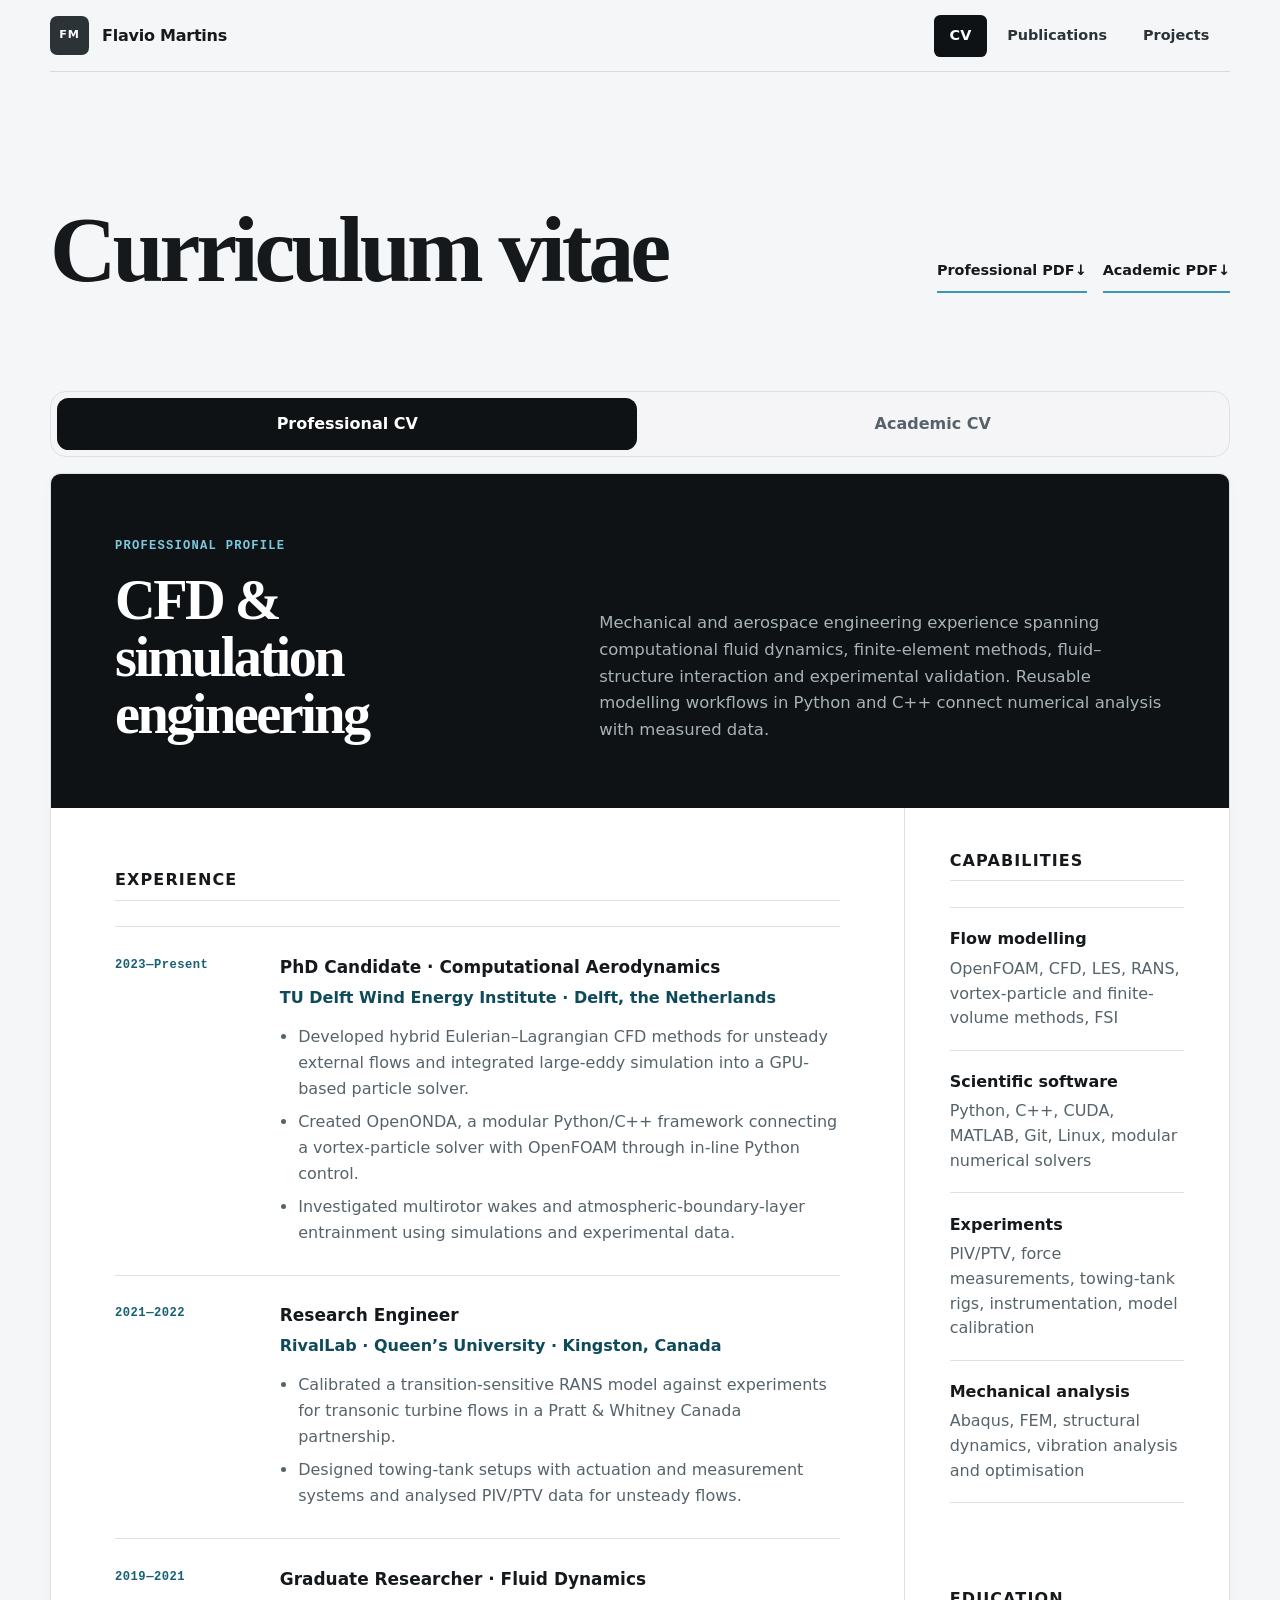
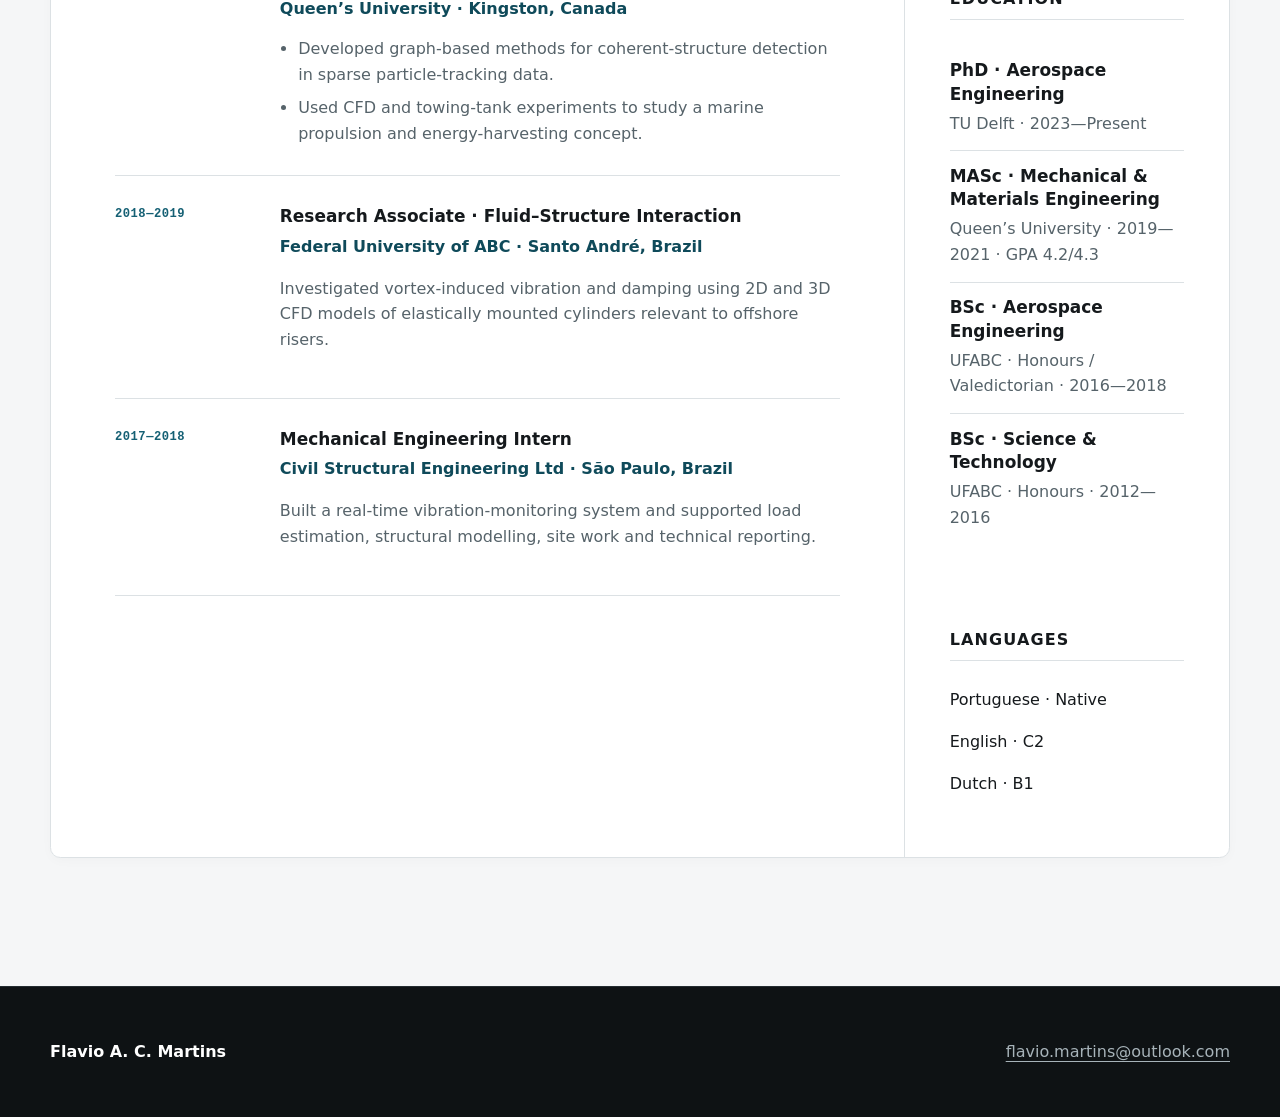
==== commit 75ec15df: "Redesign the homepage: masthead, dark research section, eleven posts - Masthead: name, role, two-lin" ====
--- a/cv/index.html
+++ b/cv/index.html
@@ -7,7 +7,7 @@
     <meta name="theme-color" content="#19383c" />
     <title>CV · Flavio A. C. Martins</title>
     <link rel="icon" type="image/svg+xml" href="data:image/svg+xml,%3Csvg xmlns='http://www.w3.org/2000/svg' viewBox='0 0 64 64'%3E%3Crect width='64' height='64' rx='14' fill='%23102a43'/%3E%3Cpath d='M13 43c10-4 13-24 25-24 6 0 9 5 13 5' fill='none' stroke='%232dd4bf' stroke-width='5' stroke-linecap='round'/%3E%3Cpath d='M13 32c9 0 13 13 23 13 7 0 10-6 15-6' fill='none' stroke='%23fff' stroke-width='5' stroke-linecap='round'/%3E%3C/svg%3E" />
-    <link rel="stylesheet" href="/assets/styles.css?v=20260921-refined" />
+    <link rel="stylesheet" href="/assets/styles.css?v=20261022-redesign" />
     <script src="/assets/cv-tabs.js" defer></script>
     <noscript><style>.cv-panel[hidden]{display:block}.cv-tabs{display:none}</style></noscript>
   </head>
--- a/assets/styles.css
+++ b/assets/styles.css
@@ -1,20 +1,27 @@
 :root {
   color-scheme: light;
-  --ink: #182e32;
-  --ink-soft: #29464a;
-  --muted: #526568;
-  --paper: #f8f9f5;
+  /* Neutral ink and paper; the accents come from the figures' own maps (thesis teal, amber). */
+  --ink: #15191c;
+  --ink-soft: #2b3337;
+  --muted: #56636a;
+  --paper: #f5f6f7;
   --surface: #ffffff;
-  --surface-tint: #edf3ef;
-  --line: #d4dfd9;
-  --violet: #256d66;
-  --violet-deep: #20544f;
-  --cyan: #378b83;
-  --magenta: #bf489f;
-  --night: #19383c;
-  --focus: #e68a35;
-  --shadow: 0 24px 70px rgba(32, 29, 77, 0.12);
-  --shadow-small: 0 10px 30px rgba(32, 29, 77, 0.08);
+  --surface-tint: #eceff1;
+  --line: #dce1e4;
+  --violet: #156074;        /* accent: links, labels (name kept for the other pages' rules) */
+  --violet-deep: #0f4a5a;
+  --cyan: #3d97b4;          /* underlines */
+  --magenta: #c8862a;       /* amber, used sparingly */
+  --night: #0e1214;
+  --focus: #e0a040;
+  --dark-bg: #0b0e10;       /* research section: the figures' black */
+  --dark-card: #12171a;
+  --dark-line: #242c31;
+  --dark-ink: #e9eef0;
+  --dark-muted: #a7b3b9;
+  --dark-accent: #7cc8de;
+  --shadow: 0 24px 70px rgba(14, 18, 20, 0.12);
+  --shadow-small: 0 10px 30px rgba(14, 18, 20, 0.08);
   --shell: min(1180px, calc(100vw - 40px));
   --display: "Iowan Old Style", "Palatino Linotype", Palatino, Georgia, serif;
 }
@@ -67,13 +74,13 @@
 
 .site-header {
   width: var(--shell);
-  min-height: 88px;
+  min-height: 72px;
   display: flex;
   align-items: center;
   justify-content: space-between;
   gap: 2rem;
   margin: 0 auto;
-  border-bottom: 1px solid rgba(23, 23, 42, 0.12);
+  border-bottom: 1px solid rgba(14, 18, 20, 0.12);
 }
 
 .wordmark {
@@ -129,15 +136,6 @@
 .site-nav a[aria-current="page"] {
   color: white;
   background: var(--night);
-}
-
-.hero {
-  min-height: min(740px, calc(100vh - 88px));
-  display: grid;
-  grid-template-columns: minmax(0, 1.35fr) minmax(300px, 0.65fr);
-  gap: clamp(3rem, 8vw, 7.5rem);
-  align-items: center;
-  padding-block: clamp(4.5rem, 9vw, 8rem);
 }
 
 .eyebrow,
@@ -171,21 +169,6 @@
 h2 { max-width: 17ch; font-size: clamp(2.35rem, 4.4vw, 4.35rem); }
 h3 { font-size: clamp(1.55rem, 2.6vw, 2.45rem); }
 
-.accent-text {
-  display: block;
-  color: #376c67;
-  /* Solid text paints below the line box: gradient clipping cut off descenders. */
-  padding-bottom: 0.08em;
-}
-
-.hero-lede {
-  max-width: 650px;
-  margin: 1.8rem 0 0;
-  color: var(--muted);
-  font-size: clamp(1.08rem, 1.6vw, 1.3rem);
-  line-height: 1.68;
-}
-
 .hero-actions,
 .download-row,
 .profile-link-row,
@@ -205,7 +188,7 @@
   gap: 0.75rem;
   padding: 0.78rem 1.3rem;
   color: var(--ink);
-  border: 1px solid rgba(23, 23, 42, 0.75);
+  border: 1px solid rgba(14, 18, 20, 0.75);
   border-radius: 0.8rem;
   font-weight: 760;
   text-decoration: none;
@@ -215,7 +198,7 @@
 .button:hover {
   transform: translateY(-2px);
   color: inherit;
-  box-shadow: 0 10px 25px rgba(32, 29, 77, 0.13);
+  box-shadow: 0 10px 25px rgba(14, 18, 20, 0.13);
 }
 
 .button-primary {
@@ -227,90 +210,8 @@
 .button-primary:hover { color: white; background: var(--ink-soft); }
 .button-secondary { background: rgba(255, 255, 255, 0.76); }
 
-.social-links {
-  display: flex;
-  flex-wrap: wrap;
-  gap: 0.3rem 1.15rem;
-  margin: 1.65rem 0 0;
-  padding: 0;
-  list-style: none;
-  font-size: 0.88rem;
-  font-weight: 720;
-}
-
-.social-links a {
-  min-height: 44px;
-  display: inline-flex;
-  align-items: center;
-  text-decoration: none;
-  border-bottom: 1px solid var(--line);
-}
-
-.profile-panel { position: relative; isolation: isolate; }
-
-.profile-panel::before {
-  content: none;
-}
-
-.profile-panel::after {
-  content: none;
-}
-
-.portrait-frame {
-  position: relative;
-  overflow: hidden;
-  aspect-ratio: 4 / 5;
-  padding: 1px;
-  background: var(--line);
-  border-radius: 0.8rem;
-  box-shadow: 0 12px 28px rgba(23, 23, 42, 0.06);
-}
-
-.portrait-frame img {
-  width: 100%;
-  height: 100%;
-  object-fit: cover;
-  border-radius: calc(0.8rem - 1px);
-  filter: saturate(0.9) contrast(1.02);
-}
-
-.profile-meta {
-  position: relative;
-  margin: 1rem 0 0;
-  padding: 0.5rem 0;
-  color: var(--ink-soft);
-  border-top: 1px solid var(--line);
-}
-
-.profile-meta p {
-  display: grid;
-  grid-template-columns: 6.5rem 1fr;
-  gap: 0.75rem;
-  margin: 0.38rem 0;
-  font-size: 0.86rem;
-}
-
-.profile-meta span {
-  color: var(--muted);
-  font-family: ui-monospace, SFMono-Regular, Menlo, Consolas, monospace;
-  font-size: 0.68rem;
-  letter-spacing: 0.04em;
-  text-transform: uppercase;
-}
-
 .section-pad { padding-block: clamp(5rem, 10vw, 9rem); }
 .section-pad-small { padding-block: clamp(2.8rem, 6vw, 5rem) clamp(5rem, 9vw, 8rem); }
-
-/* A single boundary-layer motif marks the transition, never behind readable text.
-   Atmospheric greens and mineral neutrals imply environmental flows without
-   turning the site into climate iconography or presenting decorative data. */
-.flow-divider {
-  width: 100%;
-  height: 100px;
-  background: url('/assets/environmental-flow.svg') center bottom / 1200px 100px repeat-x;
-  opacity: .8;
-}
-.research-findings { padding-top: clamp(3rem, 6vw, 5rem); }
 
 .section-heading { margin-bottom: clamp(1.8rem, 4vw, 3.7rem); }
 .compact-heading {
@@ -331,170 +232,104 @@
   border-bottom: 2px solid var(--cyan);
 }
 
-.work-tabs {
-  display: grid;
-  grid-template-columns: repeat(4, minmax(0, 1fr));
-  gap: 0.35rem;
-  padding: 0.4rem;
+/* Masthead: name, role and links beside a small portrait. */
+.masthead {
+  display: grid;
+  grid-template-columns: auto minmax(0, 1fr);
+  gap: clamp(1.25rem, 3vw, 2.5rem);
+  align-items: center;
+  padding-block: clamp(2.5rem, 5vw, 4rem) clamp(2.75rem, 5.5vw, 4.25rem);
+}
+.masthead-portrait {
+  width: clamp(96px, 11vw, 144px);
+  height: auto;
+  aspect-ratio: 1;
+  object-fit: cover;
+  border-radius: 50%;
+  box-shadow: 0 0 0 1px var(--line);
+}
+.masthead h1 { max-width: none; font-size: clamp(2.15rem, 4.2vw, 3.2rem); line-height: 1.05; letter-spacing: -0.03em; }
+.masthead-role { margin: 0.55rem 0 0; color: var(--violet); font-size: 0.95rem; font-weight: 650; }
+.masthead-lede { max-width: 60ch; margin: 0.55rem 0 0; color: var(--muted); font-size: 1.04rem; line-height: 1.6; }
+.masthead-links { display: flex; flex-wrap: wrap; gap: 0.4rem; margin: 1.1rem 0 0; padding: 0; list-style: none; }
+.masthead-links a {
+  min-height: 36px;
+  display: inline-flex;
+  align-items: center;
+  padding: 0.3rem 0.8rem;
+  color: var(--ink-soft);
   border: 1px solid var(--line);
-  border-bottom: 0;
-  border-radius: 1.2rem 1.2rem 0 0;
-  background: rgba(255, 255, 255, 0.78);
-}
-
-.work-tabs button {
-  min-height: 3.35rem;
-  padding: 0.7rem 0.8rem;
-  color: var(--muted);
-  border: 0;
-  border-radius: 0.8rem;
-  background: transparent;
-  font: inherit;
-  font-size: 0.87rem;
-  font-weight: 760;
-  cursor: pointer;
-}
-
-.work-tabs button:hover { color: var(--violet); background: var(--surface-tint); }
-.work-tabs button[aria-selected="true"] { color: white; background: var(--night); box-shadow: 0 8px 20px rgba(17, 18, 38, 0.17); }
-
-.work-panels {
-  overflow: hidden;
-  border: 1px solid var(--line);
-  border-radius: 0 0 1.35rem 1.35rem;
-  background: rgba(255, 255, 255, 0.94);
-  box-shadow: var(--shadow);
-}
-
-.work-panel {
-  min-height: 520px;
-  display: grid;
-  grid-template-columns: minmax(0, 1.28fr) minmax(330px, 0.72fr);
-}
-
-.work-panel[hidden] { display: none; }
-.work-figure { position: relative; min-width: 0; min-height: 520px; margin: 0; background: #eeeff6; }
-.work-figure-dark { background: #000; }
-
-.work-figure img {
-  width: 100%;
-  height: 100%;
-  object-fit: contain;
-}
-
-.work-figure-dark img { object-fit: cover; }
-
-.work-figure figcaption {
-  position: absolute;
-  right: 1rem;
-  bottom: 1rem;
-  left: 1rem;
-  width: fit-content;
-  max-width: calc(100% - 2rem);
-  padding: 0.45rem 0.7rem;
-  color: white;
-  border: 1px solid rgba(255, 255, 255, 0.18);
-  border-radius: 0.55rem;
-  background: rgba(17, 18, 38, 0.82);
-  backdrop-filter: blur(9px);
-  font-size: 0.75rem;
-}
-
-.work-copy {
-  position: relative;
-  align-self: stretch;
+  border-radius: 999px;
+  background: var(--surface);
+  font-size: 0.86rem;
+  font-weight: 650;
+  text-decoration: none;
+}
+.masthead-links a:hover { color: white; border-color: var(--violet); background: var(--violet); }
+
+/* Research section: on the figures' black, so the change of ground separates it from the masthead. */
+.section-dark { color: var(--dark-ink); background: var(--dark-bg); padding-block: clamp(2.6rem, 5.5vw, 4.25rem) clamp(4rem, 8vw, 6rem); }
+.section-dark h2 { max-width: none; color: var(--dark-ink); font-size: clamp(1.85rem, 3.2vw, 2.6rem); letter-spacing: -0.03em; }
+.section-dark .section-heading { margin-bottom: clamp(1.4rem, 3vw, 2.2rem); }
+.section-dark .compact-heading a { color: var(--dark-ink); border-bottom-color: var(--dark-accent); }
+.section-dark .compact-heading a:hover { color: var(--dark-accent); }
+
+.research-stories { display: grid; grid-template-columns: repeat(2, minmax(0, 1fr)); gap: 1.25rem; }
+.research-story {
+  min-width: 0;
   display: flex;
   flex-direction: column;
-  justify-content: center;
-  padding: clamp(2rem, 4.4vw, 4.2rem);
-}
-
-.work-copy::before {
-  content: "";
-  position: absolute;
-  top: 2rem;
-  right: 2rem;
-  width: 5.2rem;
-  height: 3.5rem;
-  opacity: 0.62;
-  background:
-    linear-gradient(90deg, rgba(91, 71, 215, 0.16) 1px, transparent 1px) 0 0 / 0.8rem 100%,
-    linear-gradient(rgba(0, 157, 169, 0.18) 1px, transparent 1px) 0 0 / 100% 0.62rem;
-  clip-path: polygon(0 18%, 100% 0, 100% 82%, 0 100%);
-  transform: skewY(-5deg);
-}
-
-.work-copy h3 { position: relative; max-width: 13ch; }
-.work-copy > p:not(.work-meta) { position: relative; margin: 1.3rem 0 0; color: var(--muted); }
-
-.work-copy > a {
-  align-self: flex-start;
-  margin-top: 2rem;
-  color: var(--ink);
-  font-weight: 780;
+  overflow: hidden;
+  border: 1px solid var(--dark-line);
+  border-radius: 0.6rem;
+  background: var(--dark-card);
+}
+.research-story figure { margin: 0; background: #000; }
+.research-story img { width: 100%; height: auto; aspect-ratio: 16 / 10; object-fit: contain; background: #000; }
+.research-story figcaption {
+  padding: 0.65rem 1.15rem 0.75rem;
+  color: var(--dark-muted);
+  border-top: 1px solid var(--dark-line);
+  font-size: 0.8rem;
+  line-height: 1.45;
+}
+.research-story figcaption strong { color: var(--dark-ink); font-weight: 650; }
+.research-story-copy { display: flex; flex: 1; flex-direction: column; padding: 1.2rem 1.25rem 1.35rem; border-top: 1px solid var(--dark-line); }
+.research-story .work-meta { margin-bottom: 0.5rem; color: var(--dark-accent); font-size: 0.7rem; }
+.research-story h3 { max-width: 34ch; color: var(--dark-ink); font-size: clamp(1.25rem, 1.9vw, 1.55rem); line-height: 1.2; letter-spacing: -0.015em; }
+.research-tags { display: flex; flex-wrap: wrap; gap: 0.35rem; margin: 0.7rem 0 0; padding: 0; list-style: none; }
+.research-tags li {
+  padding: 0.1rem 0.5rem;
+  color: var(--dark-muted);
+  border: 1px solid var(--dark-line);
+  border-radius: 0.3rem;
+  font-size: 0.75rem;
+  font-weight: 550;
+  line-height: 1.5;
+}
+.research-story-copy > p:not(.work-meta) { margin: 0.8rem 0 1.1rem; color: var(--dark-muted); font-size: 0.95rem; line-height: 1.6; }
+.study-links { display: flex; flex-wrap: wrap; gap: 0.5rem 1.25rem; margin-top: auto; }
+.research-story-copy > a { align-self: flex-start; margin-top: auto; }
+.research-story-copy a {
+  padding-block: 0.25rem;
+  color: var(--dark-ink);
+  border-bottom: 2px solid var(--dark-accent);
+  font-weight: 700;
   text-decoration: none;
-  border-bottom: 2px solid var(--cyan);
-}
-
-.story-heading { margin-top: clamp(4rem, 8vw, 7rem); }
-
-.research-stories {
-  display: grid;
-  grid-template-columns: repeat(2, minmax(0, 1fr));
-  gap: 1.3rem;
-}
-
-.research-story {
-  overflow: hidden;
-  display: flex;
-  flex-direction: column;
-  min-width: 0;
-  border: 1px solid var(--line);
-  border-radius: 1.15rem;
-  background: rgba(255, 255, 255, 0.95);
-  box-shadow: var(--shadow-small);
-}
-
-.research-story figure { margin: 0; background: #f0f1f7; }
-.research-story img { width: 100%; height: auto; aspect-ratio: 16 / 10; object-fit: contain; }
-.research-story .dark-figure { background: #17172a; }
-.research-story .panoramic-figure img { aspect-ratio: 16 / 8; }
-.research-story figcaption { min-height: 3.4rem; padding: 0.7rem 1.25rem; color: #60637a; font-size: 0.76rem; line-height: 1.4; }
-.research-story .dark-figure figcaption { color: #d8d9eb; }
-.research-story .dark-figure figcaption a { color: #a4e7e2; }
-.research-story-copy { display: flex; flex: 1; flex-direction: column; padding: 1.6rem clamp(1.3rem, 2.2vw, 2.1rem) 1.9rem; border-top: 1px solid var(--line); }
-.research-story-copy .work-meta { margin-bottom: 0.9rem; }
-.research-story-copy h3 { max-width: 28ch; font-size: clamp(1.5rem, 2.3vw, 2rem); }
-.research-story-copy > p:not(.work-meta) { margin: 1rem 0 1.5rem; color: var(--muted); }
-.research-story-copy > a { align-self: flex-start; margin-top: auto; font-weight: 760; text-decoration: none; border-bottom: 2px solid var(--cyan); }
-.research-story .study-links { display: flex; flex-wrap: wrap; gap: 0.6rem 1.2rem; margin-top: auto; }
-.research-story .study-links a { font-weight: 760; text-decoration: none; border-bottom: 2px solid var(--cyan); }
-
-/* A quieter frame for the studies; the protected hybrid/OpenONDA card is excluded. */
-.research-story:not(:has(.dark-figure)) {
-  border-radius: 0.65rem;
-  background: white;
-  box-shadow: 0 3px 12px rgba(23, 23, 42, 0.025);
-}
-.research-story:not(:has(.dark-figure)) figure { background: #f4f5f8; }
-.research-story:not(:has(.dark-figure)) figcaption { font-size: 0.875rem; line-height: 1.5; }
-.research-story:not(:has(.dark-figure)) h3 { line-height: 1.16; letter-spacing: -0.025em; }
-.research-story:not(:has(.dark-figure)) .study-links a,
-.research-story:not(:has(.dark-figure)) .research-story-copy > a { padding-block: 0.4rem; }
-.research-stories { gap: 1.8rem; }
+}
+.research-story-copy a:hover { color: var(--dark-accent); }
 .study-anchor { display: block; height: 0; scroll-margin-top: 2rem; }
-.research-story-copy > p:not(.work-meta) + p { margin-top: 0; }
-
-/* All findings are ordinary, visible articles; no tab-only or hidden content. */
-.research-findings .research-story { border-radius: .65rem; box-shadow: none; }
-.research-findings .research-story h3 { line-height: 1.16; letter-spacing: -.025em; }
-.research-findings .research-story figcaption { font-size: .875rem; line-height: 1.5; }
-.research-findings .research-story figure[data-art-tone] { background: #102b32; }
-.research-findings .research-story figure[data-art-tone] figcaption { color: #e0ecea; }
-.research-findings .research-story-copy > a { padding-block: .4rem; }
-.research-findings #work-openonda img { object-fit: contain; background: #000; }
-
-.site-footer { color: #c8c8df; background: var(--night); }
+#work-openonda img { object-fit: contain; }
+
+@media (max-width: 860px) {
+  .research-stories { grid-template-columns: 1fr; }
+}
+@media (max-width: 520px) {
+  .masthead { grid-template-columns: 1fr; }
+  .masthead-portrait { width: 96px; }
+}
+
+.site-footer { color: var(--dark-muted); background: var(--night); border-top: 1px solid var(--dark-line); }
 .footer-inner { min-height: 130px; display: flex; align-items: center; justify-content: space-between; gap: 1rem; }
 .footer-inner p { color: white; font-weight: 750; }
 
@@ -548,7 +383,7 @@
   padding: 0.4rem;
   border: 1px solid var(--line);
   border-radius: 1rem;
-  background: rgba(247, 247, 251, 0.9);
+  background: rgba(245, 246, 247, 0.9);
   backdrop-filter: blur(16px);
 }
 
@@ -584,7 +419,7 @@
   gap: clamp(2rem, 6vw, 5rem);
   padding: clamp(2.2rem, 5vw, 4.2rem);
   color: white;
-  background: #23263d;
+  background: var(--night);
 }
 
 .cv-heading::after {
@@ -592,9 +427,9 @@
 }
 
 .cv-heading > * { position: relative; z-index: 1; }
-.cv-heading .eyebrow { color: #8fe4e4; }
+.cv-heading .eyebrow { color: var(--dark-accent); }
 .cv-heading h2 { max-width: 13ch; }
-.cv-heading > p { align-self: end; margin: 0; color: #d1d2e5; font-size: 1.03rem; }
+.cv-heading > p { align-self: end; margin: 0; color: var(--dark-muted); font-size: 1.03rem; }
 
 .cv-layout {
   display: grid;
@@ -691,11 +526,11 @@
   padding: 1.4rem;
   color: white;
   border-radius: 0.85rem;
-  background: #23263d;
+  background: var(--night);
 }
 
 .cv-callout h3 { margin-bottom: 1rem; border: 0; color: white; }
-.cv-callout a { color: white; font-weight: 780; text-decoration-color: #8fe4e4; }
+.cv-callout a { color: white; font-weight: 780; text-decoration-color: var(--dark-accent); }
 
 /* Publications */
 .publications-hero,
@@ -750,7 +585,7 @@
   align-items: center;
   padding: 1.45rem 1.6rem;
   border-bottom: 1px solid var(--line);
-  background: #f4f5f8;
+  background: var(--surface-tint);
 }
 
 .publication-category > header h2 { max-width: none; font-size: clamp(1.65rem, 3vw, 2.55rem); }
@@ -773,7 +608,7 @@
 .publication-entry h3 a:hover { text-decoration: underline; text-decoration-color: var(--cyan); }
 .publication-authors { margin: 0.75rem 0 0; color: var(--muted); }
 .publication-authors strong { color: var(--ink); }
-.publication-meta { margin: 0.27rem 0 0; color: #74768a; font-size: 0.8rem; }
+.publication-meta { margin: 0.27rem 0 0; color: var(--muted); font-size: 0.8rem; }
 .notice-card { padding: 1.5rem; border: 1px solid var(--line); border-radius: 0.8rem; background: white; }
 
 /* Projects */
@@ -801,8 +636,8 @@
   padding: 2rem;
   background:
     linear-gradient(180deg, rgba(44, 125, 160, 0.16), transparent 52%),
-    linear-gradient(115deg, rgba(91, 71, 215, 0.12), transparent 42%, rgba(0, 157, 169, 0.14)),
-    linear-gradient(145deg, #181934, #262056 65%, #222b5d);
+    linear-gradient(115deg, rgba(21, 96, 116, 0.12), transparent 42%, rgba(0, 157, 169, 0.14)),
+    linear-gradient(145deg, #0b0e10, #10181c 65%, #13222a);
 }
 
 .project-code::before {
@@ -832,8 +667,8 @@
   color: white;
   border: 1px solid rgba(255, 255, 255, 0.26);
   border-radius: 999px;
-  background: rgba(17, 18, 38, 0.66);
-  box-shadow: 0 8px 24px rgba(9, 10, 28, 0.2);
+  background: rgba(14, 18, 20, 0.66);
+  box-shadow: 0 8px 24px rgba(14, 18, 20, 0.2);
   backdrop-filter: blur(8px);
   font-family: ui-monospace, SFMono-Regular, Menlo, Consolas, monospace;
   font-size: 0.74rem;
@@ -841,13 +676,13 @@
 
 .project-code i { position: relative; z-index: 1; width: 1px; height: 2rem; background: linear-gradient(var(--cyan), var(--magenta)); }
 .featured-project-copy { align-self: center; padding: clamp(2.3rem, 6vw, 5rem); }
-.featured-project-copy .eyebrow { color: #8fe4e4; }
+.featured-project-copy .eyebrow { color: var(--dark-accent); }
 .featured-project-copy h2 { max-width: none; }
-.featured-project-copy > p:not(.eyebrow) { max-width: 58ch; color: #d0d1e3; font-size: 1.03rem; }
+.featured-project-copy > p:not(.eyebrow) { max-width: 58ch; color: var(--dark-muted); font-size: 1.03rem; }
 .featured-project-copy .tag-list li { color: white; border-color: rgba(255, 255, 255, 0.2); background: rgba(255, 255, 255, 0.07); }
-.featured-project-copy .button-primary { color: var(--night); border-color: #8fe4e4; background: #8fe4e4; }
+.featured-project-copy .button-primary { color: var(--night); border-color: var(--dark-accent); background: var(--dark-accent); }
 .featured-project-copy .button-primary:hover { color: white; border-color: var(--violet); background: var(--violet); }
-.featured-project-copy .repo-meta { color: #aeb0cb; }
+.featured-project-copy .repo-meta { color: var(--dark-muted); }
 
 .split-heading { display: flex; align-items: end; justify-content: space-between; gap: 2rem; }
 .research-project-grid { display: grid; grid-template-columns: repeat(3, 1fr); gap: 1rem; }
@@ -863,13 +698,13 @@
   box-shadow: var(--shadow-small);
 }
 
-.research-card::before { content: ""; width: 3rem; height: 2px; margin-bottom: 1.3rem; background: #4c527d; }
+.research-card::before { content: ""; width: 3rem; height: 2px; margin-bottom: 1.3rem; background: var(--violet); }
 .research-card h3 { font-size: 1.7rem; }
 .research-card > p:not(.card-index) { color: var(--muted); }
 .research-card a,
 .repo-card a { margin-top: auto; align-self: flex-start; font-weight: 780; text-decoration: none; border-bottom: 2px solid var(--cyan); }
 
-.code-section { background: #f0f1f4; }
+.code-section { background: var(--surface-tint); }
 .repo-grid { display: grid; grid-template-columns: repeat(2, 1fr); gap: 1rem; }
 
 .repo-card {
@@ -886,21 +721,18 @@
 .repo-card h3 { max-width: 18ch; font-size: 1.55rem; }
 .repo-card > p:not(.repo-number, .repo-meta) { color: var(--muted); }
 .repo-number { margin: 0 0 1.2rem; }
-.repo-meta { color: #74768a; font-size: 0.78rem; }
+.repo-meta { color: var(--muted); font-size: 0.78rem; }
 .repo-card, .research-card, .publication-category, .cv-panel {
   border-radius: 0.65rem;
   background: white;
-  box-shadow: 0 3px 12px rgba(23, 23, 42, 0.025);
+  box-shadow: 0 3px 12px rgba(14, 18, 20, 0.025);
 }
 
 :focus-visible { outline: 3px solid var(--focus); outline-offset: 4px; }
 
 @media (max-width: 920px) {
   :root { --shell: min(100% - 30px, 720px); }
-  .hero { min-height: 0; grid-template-columns: 1fr; gap: 5rem; padding-block: 4.5rem 6rem; }
-  .profile-panel { width: min(430px, 88vw); margin-inline: auto; }
   .work-panel { min-height: 0; grid-template-columns: 1fr; }
-  .research-stories { grid-template-columns: 1fr; }
   .work-figure { min-height: 0; aspect-ratio: 16 / 10; }
   .work-copy { min-height: 340px; }
   .page-hero { grid-template-columns: 1fr; gap: 2.2rem; align-items: start; }
@@ -921,8 +753,6 @@
   .wordmark > span:last-child { display: none; }
   .site-nav { gap: 0; }
   .site-nav a { min-height: 40px; padding-inline: 0.75rem; font-size: 0.8rem; }
-  .profile-panel::before { display: none; }
-  .profile-panel::after { inset: 12% 0 20% 15%; }
   .work-tabs { grid-template-columns: repeat(2, minmax(0, 1fr)); }
   .work-tabs button { min-width: 0; min-height: 3.8rem; padding-inline: 0.65rem; }
   .compact-heading { align-items: flex-start; flex-direction: column; gap: 0.8rem; }
@@ -939,11 +769,7 @@
   h1 { font-size: clamp(2.75rem, 12.1vw, 3.55rem); }
   h2 { font-size: clamp(2.15rem, 10vw, 3rem); }
   .site-nav a { padding-inline: 0.6rem; font-size: 0.76rem; }
-  .hero { gap: 4.2rem; padding-block: 3.8rem 5rem; }
-  .hero-actions .button,
   .profile-link-row .button { width: 100%; }
-  .profile-meta { margin-right: 0; margin-left: 0.7rem; }
-  .profile-meta p { grid-template-columns: 5.7rem 1fr; }
   .work-figure { aspect-ratio: 4 / 3; }
   .work-figure figcaption { right: 0.7rem; bottom: 0.7rem; left: 0.7rem; max-width: calc(100% - 1.4rem); }
   .footer-inner { align-items: flex-start; flex-direction: column; justify-content: center; }
@@ -979,7 +805,7 @@
   .cv-shell { width: 100%; padding: 0; }
   .cv-panel,
   .cv-panel[hidden] { display: block; border: 0; border-radius: 0; box-shadow: none; break-after: page; }
-  .cv-heading { padding: 16pt; background: #17172a !important; print-color-adjust: exact; }
+  .cv-heading { padding: 16pt; background: var(--night) !important; print-color-adjust: exact; }
   .cv-layout { display: block; background: white; }
   .cv-main,
   .cv-aside { padding: 16pt; }
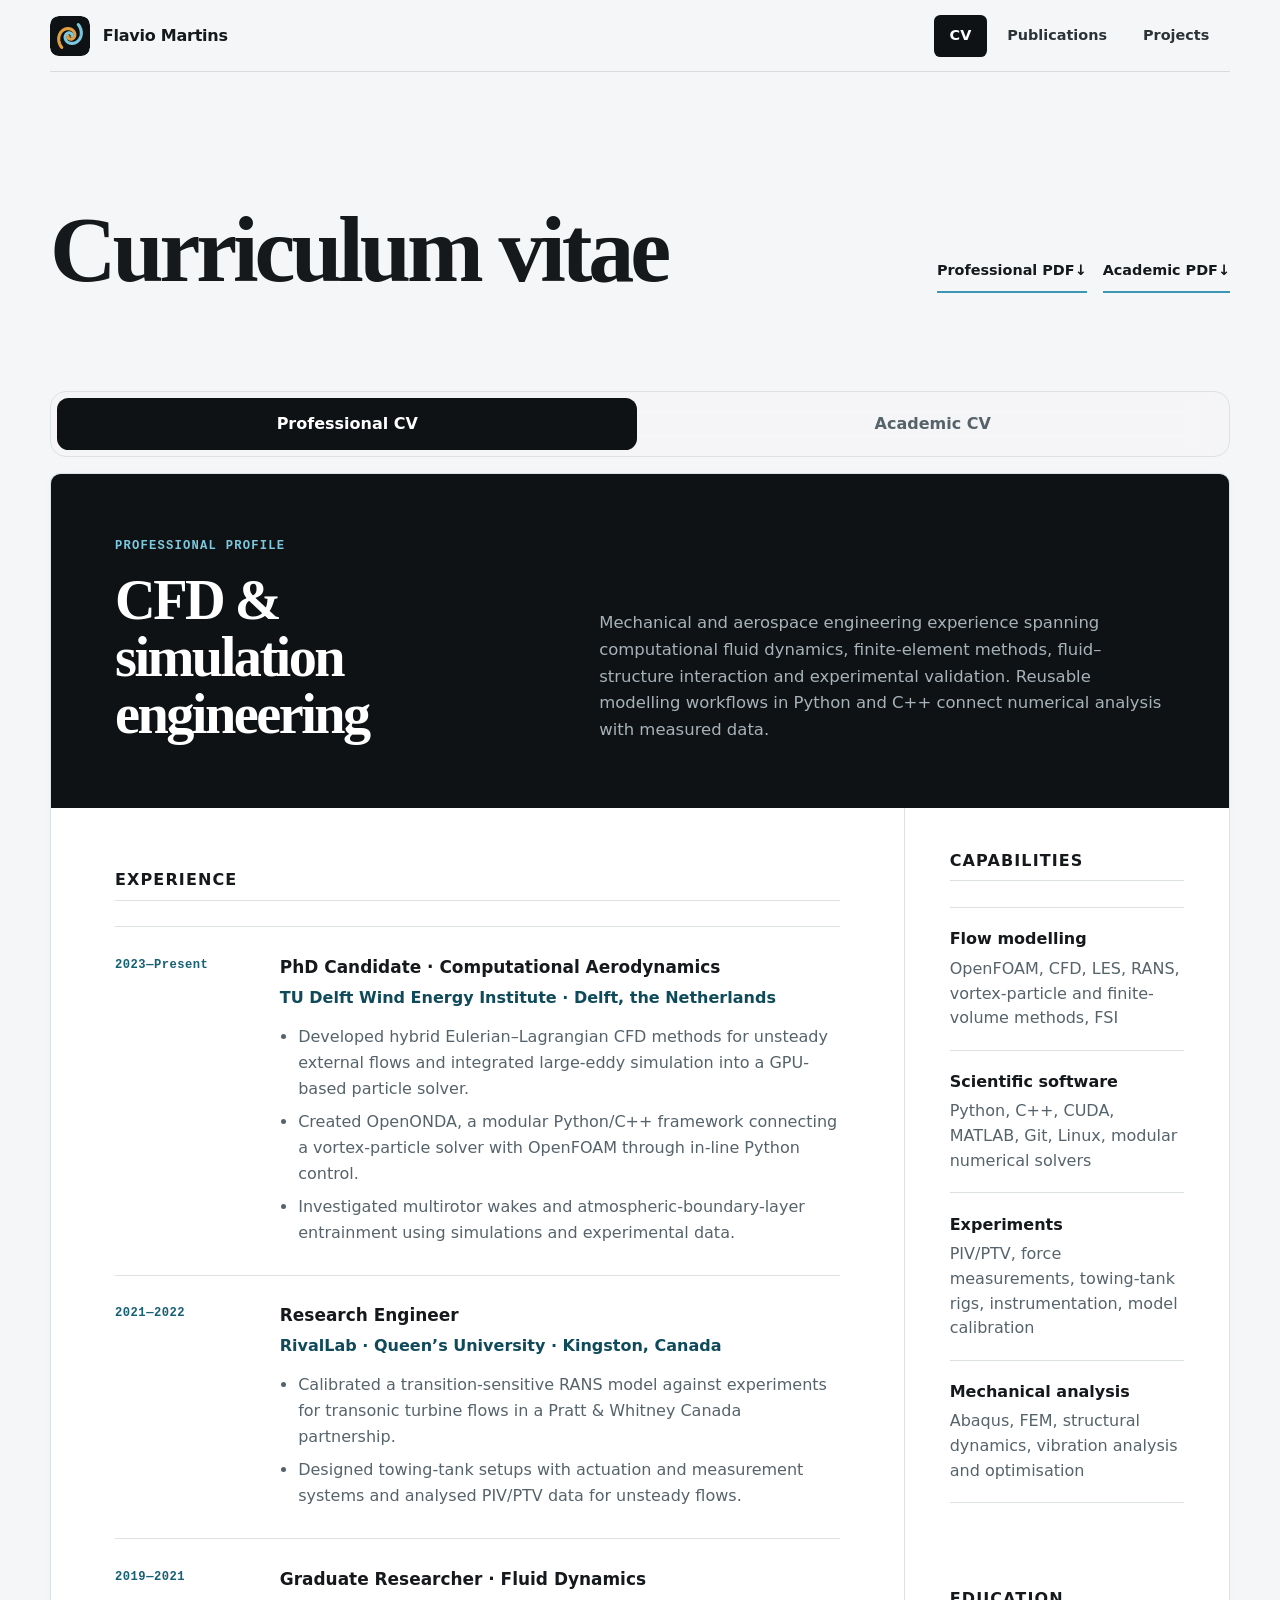
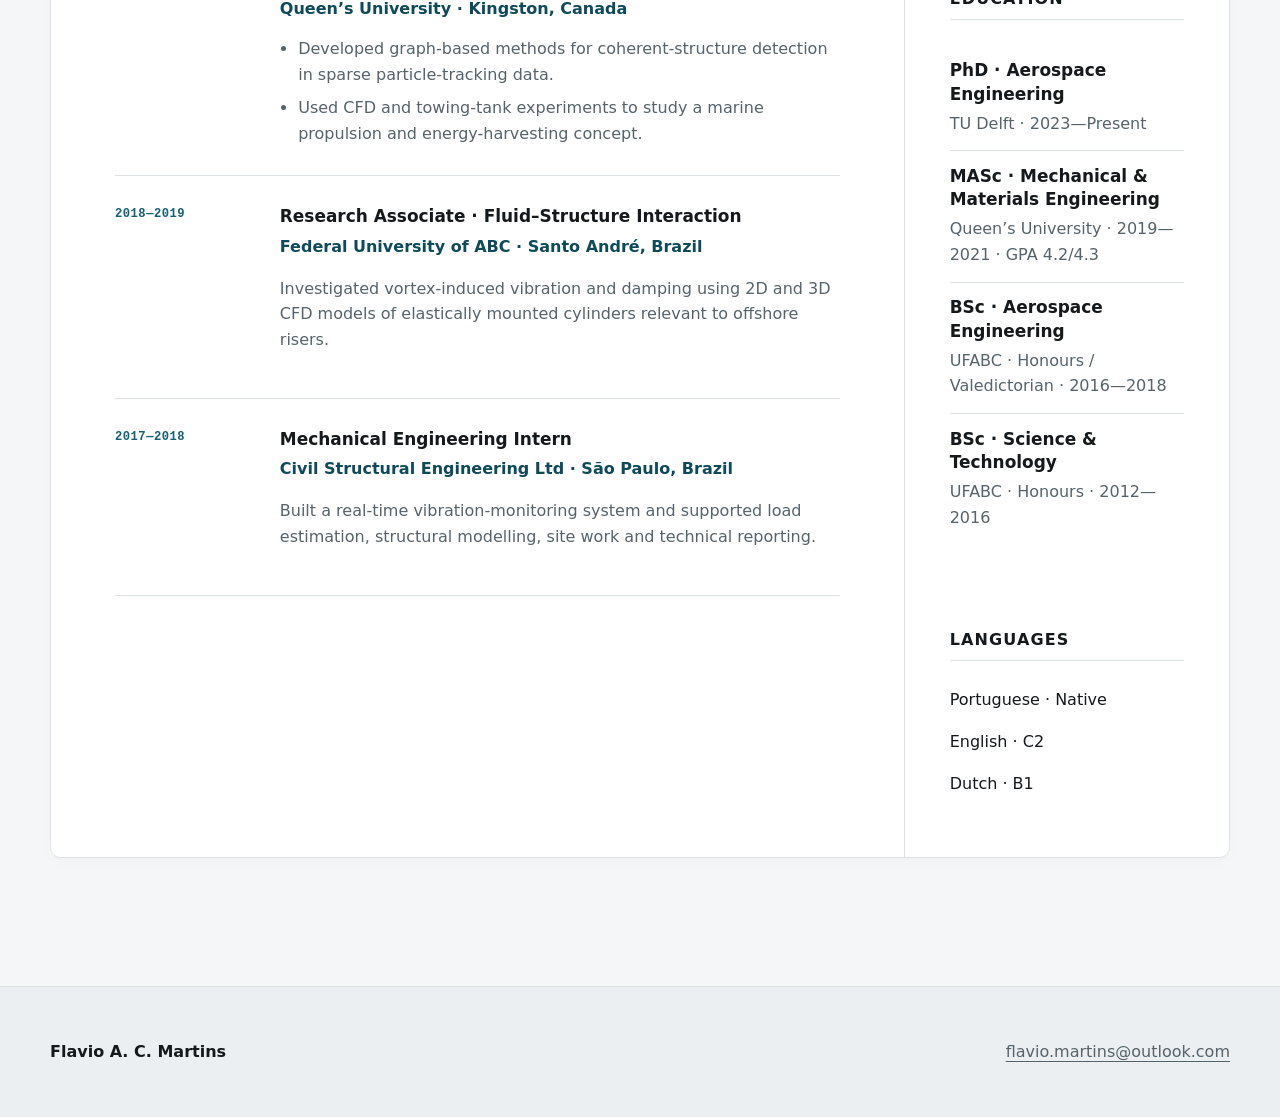
==== commit c3ec05ab: "Painted header band, light research section, vortex logo - Navigation and masthead sit on a darkened" ====
--- a/cv/index.html
+++ b/cv/index.html
@@ -6,7 +6,7 @@
     <meta name="description" content="Professional and academic CV of Flavio A. C. Martins, covering aerospace engineering, CFD research and scientific software development." />
     <meta name="theme-color" content="#19383c" />
     <title>CV · Flavio A. C. Martins</title>
-    <link rel="icon" type="image/svg+xml" href="data:image/svg+xml,%3Csvg xmlns='http://www.w3.org/2000/svg' viewBox='0 0 64 64'%3E%3Crect width='64' height='64' rx='14' fill='%23102a43'/%3E%3Cpath d='M13 43c10-4 13-24 25-24 6 0 9 5 13 5' fill='none' stroke='%232dd4bf' stroke-width='5' stroke-linecap='round'/%3E%3Cpath d='M13 32c9 0 13 13 23 13 7 0 10-6 15-6' fill='none' stroke='%23fff' stroke-width='5' stroke-linecap='round'/%3E%3C/svg%3E" />
+    <link rel="icon" type="image/svg+xml" href="/assets/logo.svg" />
     <link rel="stylesheet" href="/assets/styles.css?v=20261022-redesign" />
     <script src="/assets/cv-tabs.js" defer></script>
     <noscript><style>.cv-panel[hidden]{display:block}.cv-tabs{display:none}</style></noscript>
@@ -14,7 +14,7 @@
   <body>
     <a class="skip-link" href="#main">Skip to content</a>
     <header class="site-header">
-      <a class="wordmark" href="/" aria-label="Flavio Martins, home"><span class="wordmark-mark" aria-hidden="true">FM</span><span>Flavio Martins</span></a>
+      <a class="wordmark" href="/" aria-label="Flavio Martins, home"><img class="wordmark-mark" src="/assets/logo.svg" width="40" height="40" alt="Vortex logo" /><span>Flavio Martins</span></a>
       <nav class="site-nav" aria-label="Primary navigation">
         <a href="/cv/" aria-current="page">CV</a>
         <a href="/publications/">Publications</a>
--- a/assets/styles.css
+++ b/assets/styles.css
@@ -232,47 +232,73 @@
   border-bottom: 2px solid var(--cyan);
 }
 
-/* Masthead: name, role and links beside a small portrait. */
+/* Painted band: navigation and masthead over a darkened landscape (Facchinetti, c. 1884). */
+.hero-band {
+  position: relative;
+  isolation: isolate;
+  color: var(--dark-ink);
+  background: var(--dark-bg) image-set(url('/assets/hero/facchinetti-lagoa-2400.webp') 1x) center 58% / cover no-repeat;
+}
+.hero-band::before {
+  content: "";
+  position: absolute;
+  inset: 0;
+  z-index: -1;
+  background:
+    linear-gradient(90deg, rgba(8, 11, 13, 0.9) 0%, rgba(8, 11, 13, 0.7) 48%, rgba(8, 11, 13, 0.3) 100%),
+    linear-gradient(0deg, rgba(8, 11, 13, 0.5), rgba(8, 11, 13, 0) 45%);
+}
+@media (max-width: 1200px) {
+  .hero-band { background-image: url('/assets/hero/facchinetti-lagoa-1200.webp'); }
+}
+.hero-band .site-header { border-bottom-color: rgba(255, 255, 255, 0.16); }
+.hero-band .wordmark,
+.hero-band .site-nav a { color: var(--dark-ink); }
+.hero-band .site-nav a:hover,
+.hero-band .site-nav a[aria-current="page"] { color: white; background: rgba(255, 255, 255, 0.14); }
+.wordmark-mark { width: 2.5rem; height: 2.5rem; background: none; border-radius: 0.55rem; }
+
 .masthead {
   display: grid;
   grid-template-columns: auto minmax(0, 1fr);
   gap: clamp(1.25rem, 3vw, 2.5rem);
   align-items: center;
-  padding-block: clamp(2.5rem, 5vw, 4rem) clamp(2.75rem, 5.5vw, 4.25rem);
+  padding-block: clamp(3.5rem, 7vw, 6rem) clamp(3rem, 6vw, 5rem);
 }
 .masthead-portrait {
-  width: clamp(96px, 11vw, 144px);
+  width: clamp(104px, 12vw, 156px);
   height: auto;
   aspect-ratio: 1;
   object-fit: cover;
-  border-radius: 50%;
-  box-shadow: 0 0 0 1px var(--line);
-}
-.masthead h1 { max-width: none; font-size: clamp(2.15rem, 4.2vw, 3.2rem); line-height: 1.05; letter-spacing: -0.03em; }
-.masthead-role { margin: 0.55rem 0 0; color: var(--violet); font-size: 0.95rem; font-weight: 650; }
-.masthead-lede { max-width: 60ch; margin: 0.55rem 0 0; color: var(--muted); font-size: 1.04rem; line-height: 1.6; }
-.masthead-links { display: flex; flex-wrap: wrap; gap: 0.4rem; margin: 1.1rem 0 0; padding: 0; list-style: none; }
+  border-radius: 0.9rem;
+  box-shadow: 0 0 0 1px rgba(255, 255, 255, 0.28), 0 12px 32px rgba(0, 0, 0, 0.35);
+}
+.masthead h1 { max-width: none; color: white; font-size: clamp(2.2rem, 4.4vw, 3.4rem); line-height: 1.05; letter-spacing: -0.03em; }
+.masthead-role { margin: 0.6rem 0 0; color: var(--dark-accent); font-size: 0.98rem; font-weight: 650; }
+.masthead-lede { max-width: 60ch; margin: 0.55rem 0 0; color: #d3dcdf; font-size: 1.05rem; line-height: 1.6; }
+.masthead-links { display: flex; flex-wrap: wrap; gap: 0.45rem; margin: 1.2rem 0 0; padding: 0; list-style: none; }
 .masthead-links a {
   min-height: 36px;
   display: inline-flex;
   align-items: center;
-  padding: 0.3rem 0.8rem;
-  color: var(--ink-soft);
-  border: 1px solid var(--line);
+  padding: 0.3rem 0.85rem;
+  color: white;
+  border: 1px solid rgba(255, 255, 255, 0.32);
   border-radius: 999px;
-  background: var(--surface);
+  background: rgba(8, 11, 13, 0.35);
   font-size: 0.86rem;
   font-weight: 650;
   text-decoration: none;
 }
-.masthead-links a:hover { color: white; border-color: var(--violet); background: var(--violet); }
-
-/* Research section: on the figures' black, so the change of ground separates it from the masthead. */
-.section-dark { color: var(--dark-ink); background: var(--dark-bg); padding-block: clamp(2.6rem, 5.5vw, 4.25rem) clamp(4rem, 8vw, 6rem); }
-.section-dark h2 { max-width: none; color: var(--dark-ink); font-size: clamp(1.85rem, 3.2vw, 2.6rem); letter-spacing: -0.03em; }
-.section-dark .section-heading { margin-bottom: clamp(1.4rem, 3vw, 2.2rem); }
-.section-dark .compact-heading a { color: var(--dark-ink); border-bottom-color: var(--dark-accent); }
-.section-dark .compact-heading a:hover { color: var(--dark-accent); }
+.masthead-links a:hover { color: var(--night); border-color: var(--dark-accent); background: var(--dark-accent); }
+.hero-credit { margin: 0 auto; padding-bottom: 0.7rem; color: rgba(233, 238, 240, 0.6); font-size: 0.72rem; text-align: right; }
+.hero-credit a { color: inherit; }
+.hero-credit a:hover { color: white; }
+
+/* Research section: light, below the dark band. Figures keep their black ground. */
+.section-light { background: var(--paper); padding-block: clamp(2.8rem, 6vw, 4.5rem) clamp(4rem, 8vw, 6rem); }
+.section-light h2 { max-width: none; font-size: clamp(1.85rem, 3.2vw, 2.6rem); letter-spacing: -0.03em; }
+.section-light .section-heading { margin-bottom: clamp(1.4rem, 3vw, 2.2rem); }
 
 .research-stories { display: grid; grid-template-columns: repeat(2, minmax(0, 1fr)); gap: 1.25rem; }
 .research-story {
@@ -280,44 +306,38 @@
   display: flex;
   flex-direction: column;
   overflow: hidden;
-  border: 1px solid var(--dark-line);
+  border: 1px solid var(--line);
   border-radius: 0.6rem;
-  background: var(--dark-card);
-}
-.research-story figure { margin: 0; background: #000; }
+  background: var(--surface);
+}
+.research-story figure { margin: 0; }
 .research-story img { width: 100%; height: auto; aspect-ratio: 16 / 10; object-fit: contain; background: #000; }
-.research-story figcaption {
-  padding: 0.65rem 1.15rem 0.75rem;
-  color: var(--dark-muted);
-  border-top: 1px solid var(--dark-line);
-  font-size: 0.8rem;
-  line-height: 1.45;
-}
-.research-story figcaption strong { color: var(--dark-ink); font-weight: 650; }
-.research-story-copy { display: flex; flex: 1; flex-direction: column; padding: 1.2rem 1.25rem 1.35rem; border-top: 1px solid var(--dark-line); }
-.research-story .work-meta { margin-bottom: 0.5rem; color: var(--dark-accent); font-size: 0.7rem; }
-.research-story h3 { max-width: 34ch; color: var(--dark-ink); font-size: clamp(1.25rem, 1.9vw, 1.55rem); line-height: 1.2; letter-spacing: -0.015em; }
+.research-story figcaption { padding: 0.65rem 1.15rem 0.75rem; color: var(--muted); border-bottom: 1px solid var(--line); font-size: 0.8rem; line-height: 1.45; }
+.research-story figcaption strong { color: var(--ink); font-weight: 650; }
+.research-story-copy { display: flex; flex: 1; flex-direction: column; padding: 1.2rem 1.25rem 1.35rem; }
+.research-story .work-meta { margin-bottom: 0.5rem; font-size: 0.7rem; }
+.research-story h3 { max-width: 34ch; font-size: clamp(1.25rem, 1.9vw, 1.55rem); line-height: 1.2; letter-spacing: -0.015em; }
 .research-tags { display: flex; flex-wrap: wrap; gap: 0.35rem; margin: 0.7rem 0 0; padding: 0; list-style: none; }
 .research-tags li {
   padding: 0.1rem 0.5rem;
-  color: var(--dark-muted);
-  border: 1px solid var(--dark-line);
+  color: var(--muted);
+  border: 1px solid var(--line);
   border-radius: 0.3rem;
   font-size: 0.75rem;
   font-weight: 550;
   line-height: 1.5;
 }
-.research-story-copy > p:not(.work-meta) { margin: 0.8rem 0 1.1rem; color: var(--dark-muted); font-size: 0.95rem; line-height: 1.6; }
+.research-story-copy > p:not(.work-meta) { margin: 0.8rem 0 1.1rem; color: var(--muted); font-size: 0.95rem; line-height: 1.6; }
 .study-links { display: flex; flex-wrap: wrap; gap: 0.5rem 1.25rem; margin-top: auto; }
 .research-story-copy > a { align-self: flex-start; margin-top: auto; }
 .research-story-copy a {
   padding-block: 0.25rem;
-  color: var(--dark-ink);
-  border-bottom: 2px solid var(--dark-accent);
+  color: var(--ink);
+  border-bottom: 2px solid var(--cyan);
   font-weight: 700;
   text-decoration: none;
 }
-.research-story-copy a:hover { color: var(--dark-accent); }
+.research-story-copy a:hover { color: var(--violet); }
 .study-anchor { display: block; height: 0; scroll-margin-top: 2rem; }
 #work-openonda img { object-fit: contain; }
 
@@ -326,12 +346,13 @@
 }
 @media (max-width: 520px) {
   .masthead { grid-template-columns: 1fr; }
-  .masthead-portrait { width: 96px; }
-}
-
-.site-footer { color: var(--dark-muted); background: var(--night); border-top: 1px solid var(--dark-line); }
+  .masthead-portrait { width: 104px; }
+  .hero-credit { text-align: left; }
+}
+
+.site-footer { color: var(--muted); background: var(--surface-tint); border-top: 1px solid var(--line); }
 .footer-inner { min-height: 130px; display: flex; align-items: center; justify-content: space-between; gap: 1rem; }
-.footer-inner p { color: white; font-weight: 750; }
+.footer-inner p { color: var(--ink); font-weight: 750; }
 
 .visually-hidden {
   position: absolute !important;
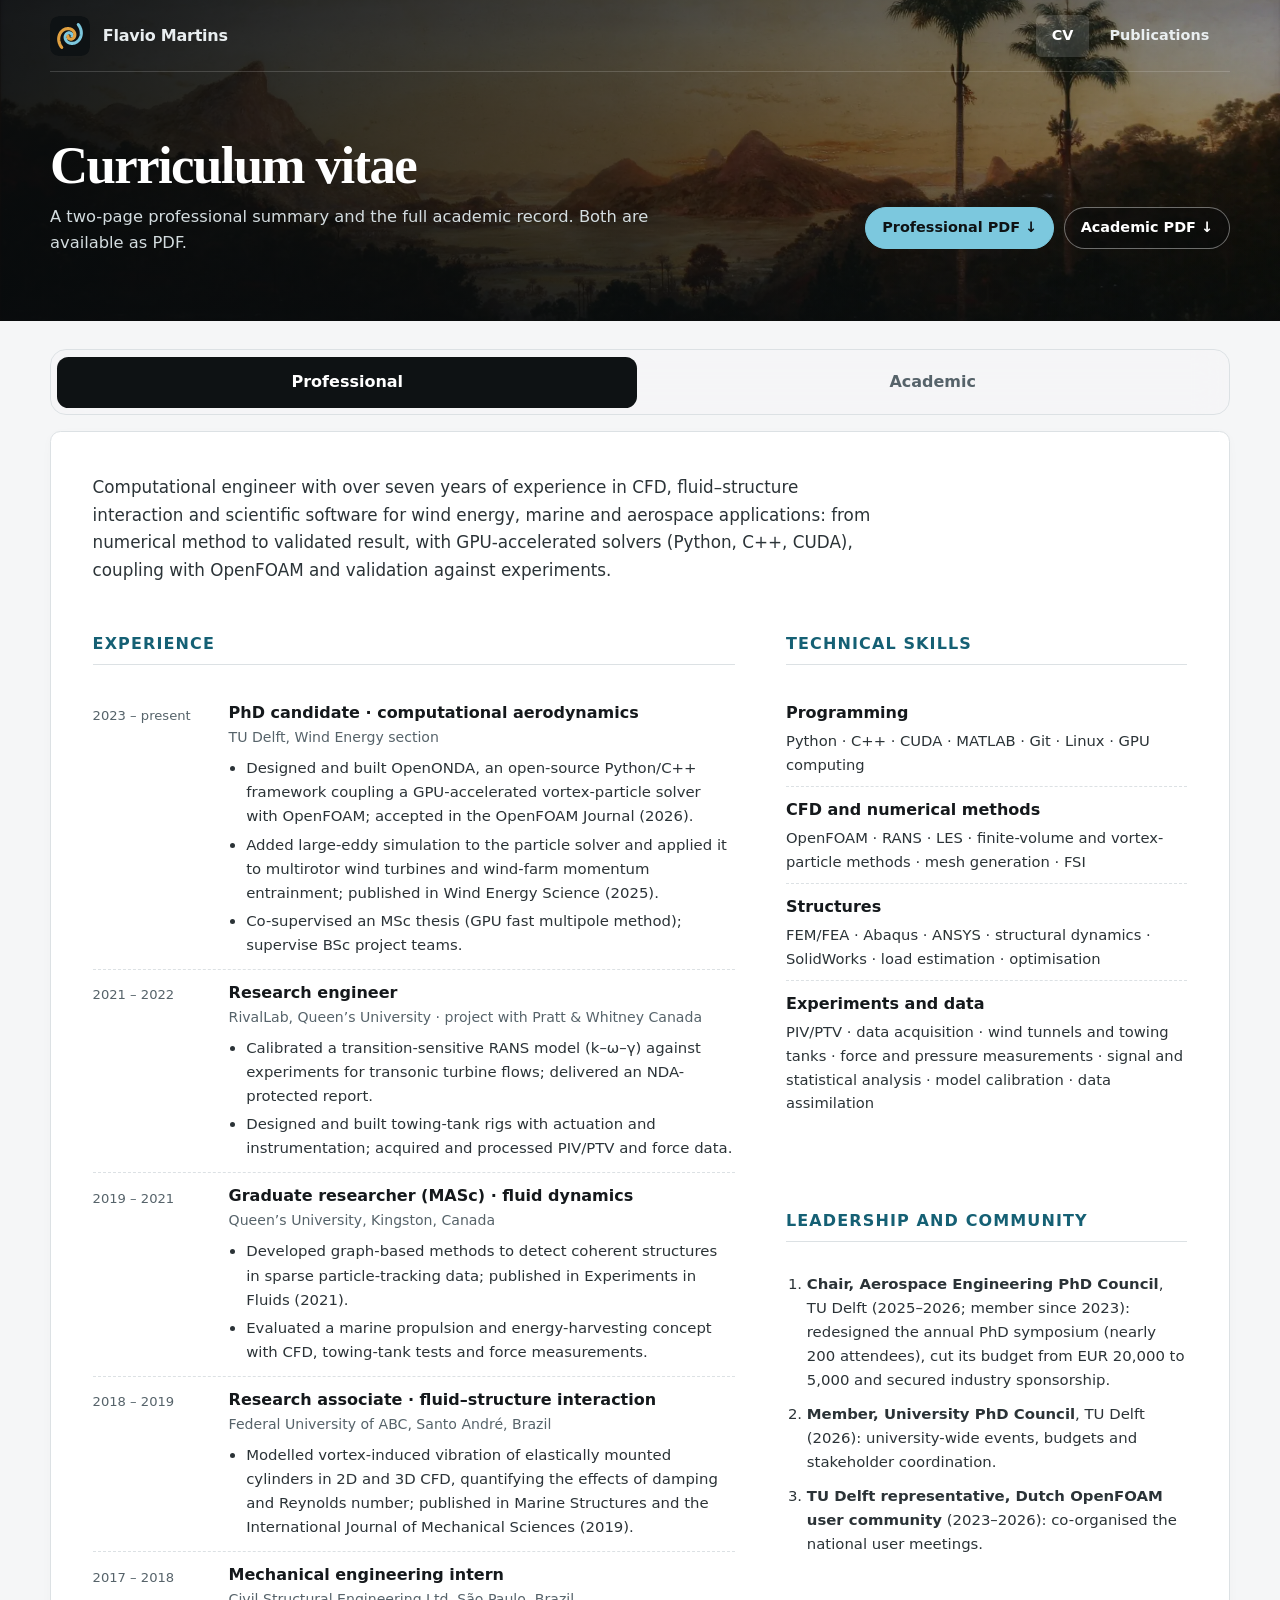
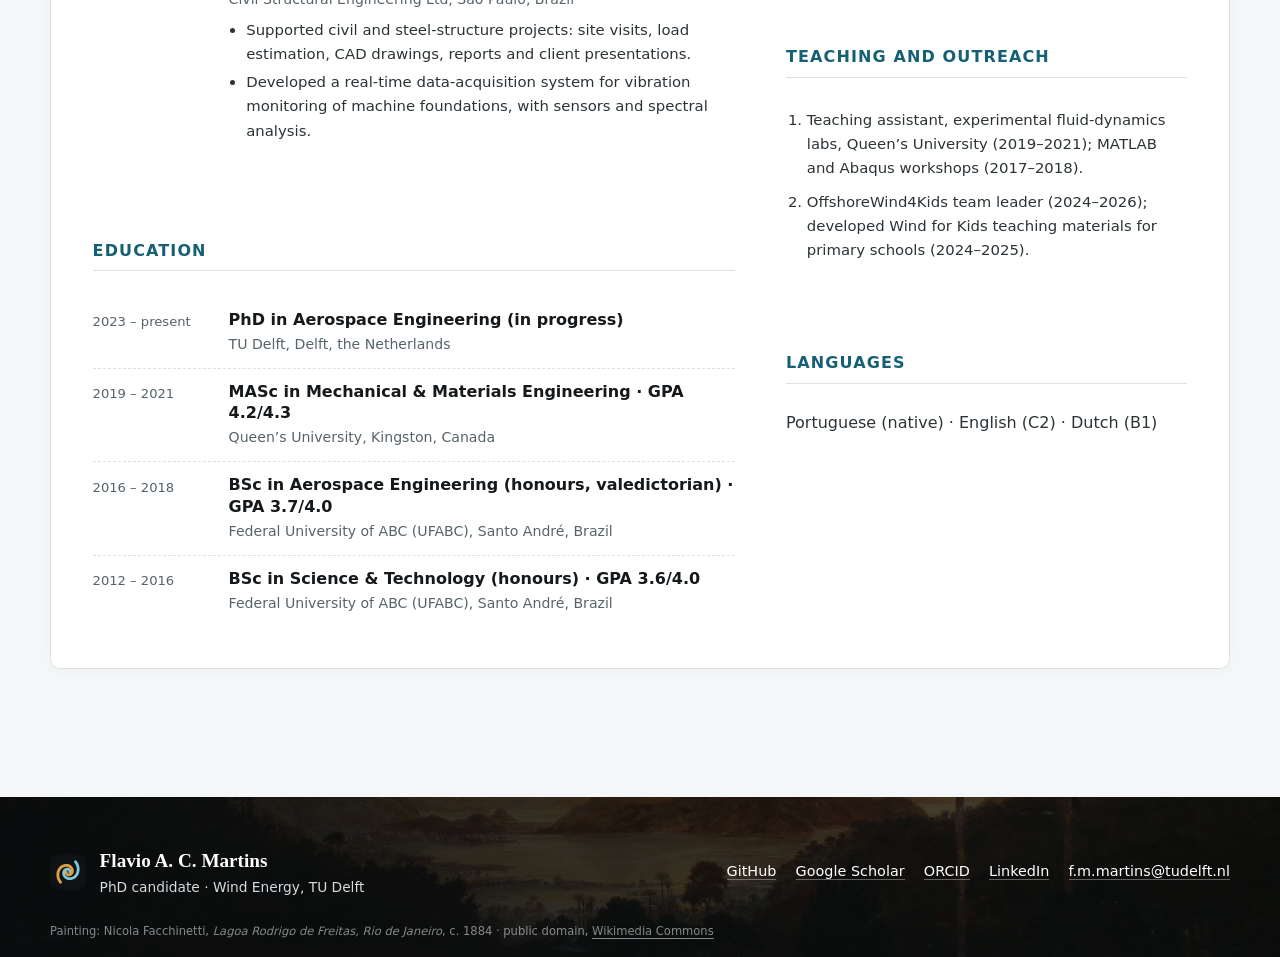
==== commit 6547bbe0: "Painted footer, rebuilt CV and publications pages, remove projects - Shared painted header and foote" ====
--- a/cv/index.html
+++ b/cv/index.html
@@ -3,231 +3,343 @@
   <head>
     <meta charset="utf-8" />
     <meta name="viewport" content="width=device-width, initial-scale=1" />
-    <meta name="description" content="Professional and academic CV of Flavio A. C. Martins, covering aerospace engineering, CFD research and scientific software development." />
-    <meta name="theme-color" content="#19383c" />
+    <meta name="description" content="Professional and academic CV of Flavio A. C. Martins: CFD, fluid–structure interaction, wind energy and scientific software." />
+    <meta name="theme-color" content="#0b0e10" />
     <title>CV · Flavio A. C. Martins</title>
     <link rel="icon" type="image/svg+xml" href="/assets/logo.svg" />
-    <link rel="stylesheet" href="/assets/styles.css?v=20261022-redesign" />
+    <link rel="stylesheet" href="/assets/styles.css?v=20261022-pages" />
+    <script src="/assets/site.js" defer></script>
     <script src="/assets/cv-tabs.js" defer></script>
     <noscript><style>.cv-panel[hidden]{display:block}.cv-tabs{display:none}</style></noscript>
   </head>
   <body>
     <a class="skip-link" href="#main">Skip to content</a>
-    <header class="site-header">
-      <a class="wordmark" href="/" aria-label="Flavio Martins, home"><img class="wordmark-mark" src="/assets/logo.svg" width="40" height="40" alt="Vortex logo" /><span>Flavio Martins</span></a>
-      <nav class="site-nav" aria-label="Primary navigation">
-        <a href="/cv/" aria-current="page">CV</a>
-        <a href="/publications/">Publications</a>
-        <a href="/projects/">Projects</a>
-      </nav>
-    </header>
-
-    <main id="main">
-      <header class="page-hero shell">
+    <!-- site:header -->
+    <div class="hero-band">
+      <header class="site-header">
+        <a class="wordmark" href="/" aria-label="Flavio Martins, home"><img class="wordmark-mark" src="/assets/logo.svg" width="40" height="40" alt="Vortex logo" /><span>Flavio Martins</span></a>
+        <nav class="site-nav" aria-label="Primary navigation"><a href="/cv/" aria-current="page">CV</a><a href="/publications/">Publications</a></nav>
+      </header>
+      <section class="page-intro shell">
         <div>
           <h1>Curriculum vitae</h1>
+          <p class="page-lede">A two-page professional summary and the full academic record. Both are available as PDF.</p>
         </div>
-        <div class="page-actions">
-          <div class="download-row">
-            <a href="/downloads/flavio-martins-professional-cv.pdf" download>Professional PDF <span aria-hidden="true">↓</span></a>
-            <a href="/downloads/flavio-martins-academic-cv.pdf" download>Academic PDF <span aria-hidden="true">↓</span></a>
-          </div>
-        </div>
-      </header>
+        <div class="page-actions"><a class="button button-primary" href="/downloads/flavio-martins-professional-cv.pdf" download>Professional PDF ↓</a><a class="button button-ghost" href="/downloads/flavio-martins-academic-cv.pdf" download>Academic PDF ↓</a></div>
+      </section>
+    </div>
+    <!-- /site:header -->
 
+    <main id="main" class="page-light">
       <section class="cv-shell shell">
         <div class="cv-tabs" role="tablist" aria-label="CV version">
-          <button id="tab-professional" role="tab" aria-selected="true" aria-controls="panel-professional" data-cv-tab="professional">Professional CV</button>
-          <button id="tab-academic" role="tab" aria-selected="false" aria-controls="panel-academic" data-cv-tab="academic" tabindex="-1">Academic CV</button>
+          <button id="tab-professional" role="tab" aria-selected="true" aria-controls="panel-professional" data-cv-tab="professional">Professional</button>
+          <button id="tab-academic" role="tab" aria-selected="false" aria-controls="panel-academic" data-cv-tab="academic" tabindex="-1">Academic</button>
         </div>
-
         <article id="panel-professional" class="cv-panel" role="tabpanel" aria-labelledby="tab-professional" data-cv-panel="professional">
-          <header class="cv-heading">
+          <p class="cv-summary">Computational engineer with over seven years of experience in CFD, fluid–structure interaction and scientific software for wind energy, marine and aerospace applications: from numerical method to validated result, with GPU-accelerated solvers (Python, C++, CUDA), coupling with OpenFOAM and validation against experiments.</p>
+          <div class="cv-columns">
             <div>
-              <p class="eyebrow">Professional profile</p>
-              <h2>CFD &amp; simulation engineering</h2>
+            <section class="cv-section">
+              <h3>Experience</h3>
+              <article class="cv-item">
+                <p class="cv-date">2023 – present</p>
+                <div>
+                  <h4>PhD candidate · computational aerodynamics</h4>
+                  <p class="cv-place">TU Delft, Wind Energy section</p>
+                  <ul><li>Designed and built OpenONDA, an open-source Python/C++ framework coupling a GPU-accelerated vortex-particle solver with OpenFOAM; accepted in the OpenFOAM Journal (2026).</li><li>Added large-eddy simulation to the particle solver and applied it to multirotor wind turbines and wind-farm momentum entrainment; published in Wind Energy Science (2025).</li><li>Co-supervised an MSc thesis (GPU fast multipole method); supervise BSc project teams.</li></ul>
+                </div>
+              </article>
+              <article class="cv-item">
+                <p class="cv-date">2021 – 2022</p>
+                <div>
+                  <h4>Research engineer</h4>
+                  <p class="cv-place">RivalLab, Queen’s University · project with Pratt &amp; Whitney Canada</p>
+                  <ul><li>Calibrated a transition-sensitive RANS model (k–ω–γ) against experiments for transonic turbine flows; delivered an NDA-protected report.</li><li>Designed and built towing-tank rigs with actuation and instrumentation; acquired and processed PIV/PTV and force data.</li></ul>
+                </div>
+              </article>
+              <article class="cv-item">
+                <p class="cv-date">2019 – 2021</p>
+                <div>
+                  <h4>Graduate researcher (MASc) · fluid dynamics</h4>
+                  <p class="cv-place">Queen’s University, Kingston, Canada</p>
+                  <ul><li>Developed graph-based methods to detect coherent structures in sparse particle-tracking data; published in Experiments in Fluids (2021).</li><li>Evaluated a marine propulsion and energy-harvesting concept with CFD, towing-tank tests and force measurements.</li></ul>
+                </div>
+              </article>
+              <article class="cv-item">
+                <p class="cv-date">2018 – 2019</p>
+                <div>
+                  <h4>Research associate · fluid–structure interaction</h4>
+                  <p class="cv-place">Federal University of ABC, Santo André, Brazil</p>
+                  <ul><li>Modelled vortex-induced vibration of elastically mounted cylinders in 2D and 3D CFD, quantifying the effects of damping and Reynolds number; published in Marine Structures and the International Journal of Mechanical Sciences (2019).</li></ul>
+                </div>
+              </article>
+              <article class="cv-item">
+                <p class="cv-date">2017 – 2018</p>
+                <div>
+                  <h4>Mechanical engineering intern</h4>
+                  <p class="cv-place">Civil Structural Engineering Ltd, São Paulo, Brazil</p>
+                  <ul><li>Supported civil and steel-structure projects: site visits, load estimation, CAD drawings, reports and client presentations.</li><li>Developed a real-time data-acquisition system for vibration monitoring of machine foundations, with sensors and spectral analysis.</li></ul>
+                </div>
+              </article>
+            </section>
+            <section class="cv-section">
+              <h3>Education</h3>
+              <article class="cv-item">
+                <p class="cv-date">2023 – present</p>
+                <div>
+                  <h4>PhD in Aerospace Engineering (in progress)</h4>
+                  <p class="cv-place">TU Delft, Delft, the Netherlands</p>
+                  
+                </div>
+              </article>
+              <article class="cv-item">
+                <p class="cv-date">2019 – 2021</p>
+                <div>
+                  <h4>MASc in Mechanical &amp; Materials Engineering · GPA 4.2/4.3</h4>
+                  <p class="cv-place">Queen’s University, Kingston, Canada</p>
+                  
+                </div>
+              </article>
+              <article class="cv-item">
+                <p class="cv-date">2016 – 2018</p>
+                <div>
+                  <h4>BSc in Aerospace Engineering (honours, valedictorian) · GPA 3.7/4.0</h4>
+                  <p class="cv-place">Federal University of ABC (UFABC), Santo André, Brazil</p>
+                  
+                </div>
+              </article>
+              <article class="cv-item">
+                <p class="cv-date">2012 – 2016</p>
+                <div>
+                  <h4>BSc in Science &amp; Technology (honours) · GPA 3.6/4.0</h4>
+                  <p class="cv-place">Federal University of ABC (UFABC), Santo André, Brazil</p>
+                  
+                </div>
+              </article>
+            </section>
             </div>
-            <p>Mechanical and aerospace engineering experience spanning computational fluid dynamics, finite-element methods, fluid–structure interaction and experimental validation. Reusable modelling workflows in Python and C++ connect numerical analysis with measured data.</p>
-          </header>
-
-          <div class="cv-layout">
-            <div class="cv-main">
-              <section class="cv-section" aria-labelledby="professional-experience">
-                <h3 id="professional-experience">Experience</h3>
-                <div class="timeline">
-                  <article class="timeline-item">
-                    <div class="timeline-date">2023—Present</div>
-                    <div>
-                      <h4>PhD Candidate · Computational Aerodynamics</h4>
-                      <p class="meta-line">TU Delft Wind Energy Institute · Delft, the Netherlands</p>
-                      <ul>
-                        <li>Developed hybrid Eulerian–Lagrangian CFD methods for unsteady external flows and integrated large-eddy simulation into a GPU-based particle solver.</li>
-                        <li>Created OpenONDA, a modular Python/C++ framework connecting a vortex-particle solver with OpenFOAM through in-line Python control.</li>
-                        <li>Investigated multirotor wakes and atmospheric-boundary-layer entrainment using simulations and experimental data.</li>
-                      </ul>
-                    </div>
-                  </article>
-                  <article class="timeline-item">
-                    <div class="timeline-date">2021—2022</div>
-                    <div>
-                      <h4>Research Engineer</h4>
-                      <p class="meta-line">RivalLab · Queen’s University · Kingston, Canada</p>
-                      <ul>
-                        <li>Calibrated a transition-sensitive RANS model against experiments for transonic turbine flows in a Pratt &amp; Whitney Canada partnership.</li>
-                        <li>Designed towing-tank setups with actuation and measurement systems and analysed PIV/PTV data for unsteady flows.</li>
-                      </ul>
-                    </div>
-                  </article>
-                  <article class="timeline-item">
-                    <div class="timeline-date">2019—2021</div>
-                    <div>
-                      <h4>Graduate Researcher · Fluid Dynamics</h4>
-                      <p class="meta-line">Queen’s University · Kingston, Canada</p>
-                      <ul>
-                        <li>Developed graph-based methods for coherent-structure detection in sparse particle-tracking data.</li>
-                        <li>Used CFD and towing-tank experiments to study a marine propulsion and energy-harvesting concept.</li>
-                      </ul>
-                    </div>
-                  </article>
-                  <article class="timeline-item">
-                    <div class="timeline-date">2018—2019</div>
-                    <div>
-                      <h4>Research Associate · Fluid–Structure Interaction</h4>
-                      <p class="meta-line">Federal University of ABC · Santo André, Brazil</p>
-                      <p>Investigated vortex-induced vibration and damping using 2D and 3D CFD models of elastically mounted cylinders relevant to offshore risers.</p>
-                    </div>
-                  </article>
-                  <article class="timeline-item">
-                    <div class="timeline-date">2017—2018</div>
-                    <div>
-                      <h4>Mechanical Engineering Intern</h4>
-                      <p class="meta-line">Civil Structural Engineering Ltd · São Paulo, Brazil</p>
-                      <p>Built a real-time vibration-monitoring system and supported load estimation, structural modelling, site work and technical reporting.</p>
-                    </div>
-                  </article>
-                </div>
-              </section>
+            <div>
+            <section class="cv-section">
+              <h3>Technical skills</h3>
+              <dl class="cv-skills"><div><dt>Programming</dt><dd>Python · C++ · CUDA · MATLAB · Git · Linux · GPU computing</dd></div><div><dt>CFD and numerical methods</dt><dd>OpenFOAM · RANS · LES · finite-volume and vortex-particle methods · mesh generation · FSI</dd></div><div><dt>Structures</dt><dd>FEM/FEA · Abaqus · ANSYS · structural dynamics · SolidWorks · load estimation · optimisation</dd></div><div><dt>Experiments and data</dt><dd>PIV/PTV · data acquisition · wind tunnels and towing tanks · force and pressure measurements · signal and statistical analysis · model calibration · data assimilation</dd></div></dl>
+            </section>
+            <section class="cv-section">
+              <h3>Leadership and community</h3>
+              <ol class="cv-list"><li><strong>Chair, Aerospace Engineering PhD Council</strong>, TU Delft (2025–2026; member since 2023): redesigned the annual PhD symposium (nearly 200 attendees), cut its budget from EUR 20,000 to 5,000 and secured industry sponsorship.</li><li><strong>Member, University PhD Council</strong>, TU Delft (2026): university-wide events, budgets and stakeholder coordination.</li><li><strong>TU Delft representative, Dutch OpenFOAM user community</strong> (2023–2026): co-organised the national user meetings.</li></ol>
+            </section>
+            <section class="cv-section">
+              <h3>Teaching and outreach</h3>
+              <ol class="cv-list"><li>Teaching assistant, experimental fluid-dynamics labs, Queen’s University (2019–2021); MATLAB and Abaqus workshops (2017–2018).</li><li>OffshoreWind4Kids team leader (2024–2026); developed Wind for Kids teaching materials for primary schools (2024–2025).</li></ol>
+            </section>
+            <section class="cv-section">
+              <h3>Languages</h3>
+              <p class="cv-plain">Portuguese (native) · English (C2) · Dutch (B1)</p>
+            </section>
             </div>
-
-            <aside class="cv-aside">
-              <section class="cv-section">
-                <h3>Capabilities</h3>
-                <dl class="skill-list">
-                  <div><dt>Flow modelling</dt><dd>OpenFOAM, CFD, LES, RANS, vortex-particle and finite-volume methods, FSI</dd></div>
-                  <div><dt>Scientific software</dt><dd>Python, C++, CUDA, MATLAB, Git, Linux, modular numerical solvers</dd></div>
-                  <div><dt>Experiments</dt><dd>PIV/PTV, force measurements, towing-tank rigs, instrumentation, model calibration</dd></div>
-                  <div><dt>Mechanical analysis</dt><dd>Abaqus, FEM, structural dynamics, vibration analysis and optimisation</dd></div>
-                </dl>
-              </section>
-              <section class="cv-section">
-                <h3>Education</h3>
-                <div class="compact-entry"><h4>PhD · Aerospace Engineering</h4><p>TU Delft · 2023—Present</p></div>
-                <div class="compact-entry"><h4>MASc · Mechanical &amp; Materials Engineering</h4><p>Queen’s University · 2019—2021 · GPA 4.2/4.3</p></div>
-                <div class="compact-entry"><h4>BSc · Aerospace Engineering</h4><p>UFABC · Honours / Valedictorian · 2016—2018</p></div>
-                <div class="compact-entry"><h4>BSc · Science &amp; Technology</h4><p>UFABC · Honours · 2012—2016</p></div>
-              </section>
-              <section class="cv-section">
-                <h3>Languages</h3>
-                <p>Portuguese · Native</p>
-                <p>English · C2</p>
-                <p>Dutch · B1</p>
-              </section>
-            </aside>
           </div>
         </article>
-
         <article id="panel-academic" class="cv-panel" role="tabpanel" aria-labelledby="tab-academic" data-cv-panel="academic" hidden>
-          <header class="cv-heading">
-            <div>
-              <p class="eyebrow">Academic profile</p>
-              <h2>Research, teaching &amp; academic service</h2>
-            </div>
-            <p>Research on unsteady flows and fluid–structure interaction using numerical methods and experimental measurements, with emphasis on hybrid CFD, validation and scientific software.</p>
-          </header>
-
-          <div class="cv-layout">
-            <div class="cv-main">
-              <section class="cv-section" aria-labelledby="academic-education">
-                <h3 id="academic-education">Education &amp; research</h3>
-                <div class="timeline">
-                  <article class="timeline-item">
-                    <div class="timeline-date">2023—Present</div>
-                    <div>
-                      <h4>PhD in Aerospace Engineering</h4>
-                      <p class="meta-line">TU Delft · Wind Energy Institute</p>
-                      <p><strong>Thesis:</strong> 3D Unsteady CFD Model for Multi-Rotor Body Fluid–Structure Interaction.</p>
-                      <p>Promotor: Prof. Dr. ir. Carlos Simão Ferreira · Supervisor: Dr. Alexander van Zuijlen.</p>
-                    </div>
-                  </article>
-                  <article class="timeline-item">
-                    <div class="timeline-date">2019—2021</div>
-                    <div>
-                      <h4>MASc in Mechanical &amp; Materials Engineering</h4>
-                      <p class="meta-line">Queen’s University · GPA 4.2/4.3</p>
-                      <p><strong>Thesis:</strong> Detecting Lagrangian Coherent Structures in Realistic Experimental Fluid-Flow Data Sets.</p>
-                    </div>
-                  </article>
-                  <article class="timeline-item">
-                    <div class="timeline-date">2016—2018</div>
-                    <div>
-                      <h4>BSc in Aerospace Engineering · Honours / Valedictorian</h4>
-                      <p class="meta-line">Federal University of ABC · GPA 3.7/4.0</p>
-                      <p><strong>Thesis:</strong> Vibration Analysis and FSI Effects of Two-Dimensional Aeroelastic Aeronautical Structures.</p>
-                    </div>
-                  </article>
-                  <article class="timeline-item">
-                    <div class="timeline-date">2012—2016</div>
-                    <div>
-                      <h4>BSc in Science &amp; Technology · Honours</h4>
-                      <p class="meta-line">Federal University of ABC · GPA 3.6/4.0</p>
-                    </div>
-                  </article>
-                </div>
-              </section>
-
-              <section class="cv-section">
-                <h3>Teaching &amp; supervision</h3>
-                <div class="stack-list">
-                  <article><h4>Project Supervisor · Test, Analysis and Simulation</h4><p>TU Delft · 2025—2026</p></article>
-                  <article><h4>MSc Thesis Co-Supervisor</h4><p>TU Delft · 2026 · GPU-accelerated Cartesian Fast Multipole Method for particle-based flow simulation</p></article>
-                  <article><h4>Teaching Assistant · Experimental Fluid Dynamics</h4><p>Queen’s University · 2019—2021</p></article>
-                  <article><h4>Invited workshop instructor</h4><p>Finite-element implementation in MATLAB and structural analysis with Abaqus · UFABC · 2017—2018</p></article>
-                </div>
-              </section>
-
-              <section class="cv-section">
-                <h3>Academic leadership &amp; service</h3>
-                <ul class="plain-list">
-                  <li><strong>Chair, Aerospace Engineering PhD Council, TU Delft</strong> · member 2023—2024; Chair 2025—2026. Redesigned the annual symposium for nearly 200 attendees while reducing its budget by about 75%.</li>
-                  <li><strong>Member, TU Delft University PhD Council</strong> · 2026. Designed cross-faculty events and coordinated budgets, schedules and fundraising.</li>
-                  <li><strong>TU Delft representative, Dutch OpenFOAM User Community</strong> · 2023—2026. Co-organised national meetings and recruited speakers.</li>
-                  <li><strong>OffshoreWind4Kids</strong> · instructor 2023; team leader 2024—2026. Led public wind-energy demonstrations for children and families.</li>
-                </ul>
-              </section>
-            </div>
-
-            <aside class="cv-aside">
-              <section class="cv-section">
-                <h3>Research themes</h3>
-                <ul class="tag-list" aria-label="Research themes">
-                  <li>Hybrid CFD</li><li>Vortex-particle methods</li><li>Fluid–structure interaction</li><li>Wind energy</li><li>Coherent structures</li><li>Experimental validation</li><li>Scientific computing</li>
-                </ul>
-              </section>
-              <section class="cv-section">
-                <h3>Honours</h3>
-                <div class="compact-entry"><h4>Institute of Engineering Award</h4><p>2018 · top-three graduating engineering students at UFABC</p></div>
-                <div class="compact-entry"><h4>Second-highest programme GPA</h4><p>UFABC Aerospace Engineering · as of 2018</p></div>
-              </section>
-              <section class="cv-section cv-callout">
-                <h3>Publications</h3>
-                <a href="/publications/">View publications <span aria-hidden="true">→</span></a>
-              </section>
-            </aside>
+          <p class="cv-summary">I study unsteady flows, turbulence and fluid–structure interaction, combining numerical methods with experimental flow measurements. My work spans wind-energy wakes, marine dynamics and coherent structures in particle-tracking data. I develop hybrid Eulerian–Lagrangian methods and scientific software to connect physical models with measurements across scales.</p>
+          <div class="cv-single">
+            <section class="cv-section">
+              <h3>Education</h3>
+              <article class="cv-item">
+                <p class="cv-date">2023 – present</p>
+                <div>
+                  <h4>PhD in Aerospace Engineering (in progress)</h4>
+                  <p class="cv-place">TU Delft, Delft, the Netherlands</p>
+                  <ul><li>Thesis: 3D unsteady CFD model for multi-rotor body fluid–structure interaction.</li><li>Promotor: Prof. Dr. ir. Carlos Simão Ferreira · Supervisor: Dr. Alexander van Zuijlen.</li></ul>
+                </div>
+              </article>
+              <article class="cv-item">
+                <p class="cv-date">2019 – 2021</p>
+                <div>
+                  <h4>MASc in Mechanical &amp; Materials Engineering · GPA 4.2/4.3</h4>
+                  <p class="cv-place">Queen’s University, Kingston, Canada</p>
+                  <ul><li>Thesis: Detecting Lagrangian coherent structures in realistic experimental fluid-flow data sets (<a href="https://qspace.library.queensu.ca/handle/1974/28695" rel="noreferrer">read online</a>).</li><li>Supervisor: Dr. David E. Rival.</li></ul>
+                </div>
+              </article>
+              <article class="cv-item">
+                <p class="cv-date">2016 – 2018</p>
+                <div>
+                  <h4>BSc in Aerospace Engineering (honours, valedictorian) · GPA 3.7/4.0</h4>
+                  <p class="cv-place">Federal University of ABC (UFABC), Santo André, Brazil</p>
+                  <ul><li>Thesis: Vibration analysis and FSI effects of two-dimensional aeroelastic aeronautical structures.</li><li>Supervisor: Dr. Marcelo S. Araujo.</li></ul>
+                </div>
+              </article>
+              <article class="cv-item">
+                <p class="cv-date">2012 – 2016</p>
+                <div>
+                  <h4>BSc in Science &amp; Technology (honours) · GPA 3.6/4.0</h4>
+                  <p class="cv-place">Federal University of ABC (UFABC), Santo André, Brazil</p>
+                  
+                </div>
+              </article>
+            </section>
+            <section class="cv-section">
+              <h3>Research experience</h3>
+              <article class="cv-item">
+                <p class="cv-date">2023 – present</p>
+                <div>
+                  <h4>PhD candidate</h4>
+                  <p class="cv-place">TU Delft Wind Energy Institute · supervisors Prof. Dr. ir. C. Simão Ferreira and Dr. A. van Zuijlen</p>
+                  <ul><li>Developed a 3D hybrid CFD model for multi-rotor fluid–structure interaction, resolving wake–structure coupling in multi-rotor wind-energy systems.</li><li>Investigated vortex-generating multirotor configurations for regenerative wind energy and their effect on atmospheric-boundary-layer entrainment in wind farms.</li><li>Wrote a GPU-based particle solver with an integrated LES methodology for meshless turbulent-flow simulation of external flows.</li></ul>
+                </div>
+              </article>
+              <article class="cv-item">
+                <p class="cv-date">2019 – 2022</p>
+                <div>
+                  <h4>MASc student and research engineer</h4>
+                  <p class="cv-place">Queen’s University, Kingston, Canada · supervisor Dr. David E. Rival</p>
+                  <ul><li>Developed a graph-theory-based technique for detecting coherent motion in tracer data.</li><li>Designed and benchmarked a hybrid propulsion and energy-harvesting system for marine applications using CFD.</li><li>Ran towing-tank experiments on unsteady airfoil and delta-wing flows, collecting and analysing PIV, PTV and force data at high Reynolds numbers.</li></ul>
+                </div>
+              </article>
+              <article class="cv-item">
+                <p class="cv-date">2018 – 2019</p>
+                <div>
+                  <h4>Research associate</h4>
+                  <p class="cv-place">UFABC Fluid–Structure Interaction Lab, Santo André, Brazil · supervisor Dr. Juan Avila</p>
+                  <ul><li>Conducted 2D and 3D CFD studies of vortex-induced vibration of elastically mounted cylinders, with relevance to offshore riser dynamics.</li><li>Investigated the influence of mechanical parameters and damping on the cylinder’s vibration response.</li></ul>
+                </div>
+              </article>
+              <article class="cv-item">
+                <p class="cv-date">2016 – 2018</p>
+                <div>
+                  <h4>Undergraduate research fellow (CNPq)</h4>
+                  <p class="cv-place">UFABC, Santo André, Brazil · supervisor Dr. Marcelo S. Araujo</p>
+                  <ul><li>Optimised the internal structure of statically and dynamically loaded wings.</li></ul>
+                </div>
+              </article>
+              <article class="cv-item">
+                <p class="cv-date">2015 – 2017</p>
+                <div>
+                  <h4>Undergraduate research fellow (CNPq)</h4>
+                  <p class="cv-place">UFABC, Santo André, Brazil · supervisor Prof. Dr. Marcelo Zanotello</p>
+                  <ul><li>Studied celestial mechanics through the circular restricted three-body problem.</li><li>Applied dynamical-systems theory to biological and chemical problems.</li></ul>
+                </div>
+              </article>
+            </section>
+            <section class="cv-section">
+              <h3>Professional experience</h3>
+              <article class="cv-item">
+                <p class="cv-date">2021 – 2022</p>
+                <div>
+                  <h4>Research engineer</h4>
+                  <p class="cv-place">RivalLab, partnership with Pratt &amp; Whitney Canada, Kingston, Canada</p>
+                  <ul><li>Calibrated a transitional RANS turbulence model (k–ω–γ) against experimental data to improve aircraft-turbine simulations.</li><li>Designed and built towing-tank set-ups for aerodynamic surface analysis, integrating actuation and measurement systems.</li><li>Acquired and post-processed PIV and PTV data to characterise unsteady surface-flow fields.</li></ul>
+                </div>
+              </article>
+              <article class="cv-item">
+                <p class="cv-date">2017 – 2018</p>
+                <div>
+                  <h4>Mechanical engineering intern</h4>
+                  <p class="cv-place">Civil Structural Engineering Ltd, São Paulo, Brazil · manager Dr. Marcelo Araujo</p>
+                  <ul><li>Contributed to civil-engineering projects from client site visits and load estimation to structural modelling and reporting.</li><li>Developed a real-time data-acquisition and spectral-analysis system for vibration measurements in machine foundations.</li></ul>
+                </div>
+              </article>
+            </section>
+            <section class="cv-section">
+              <h3>Open-source software</h3>
+              <article class="cv-item">
+                <p class="cv-date">2023 – present</p>
+                <div>
+                  <h4>OpenONDA · hybrid CFD framework</h4>
+                  <p class="cv-place"><a href="https://github.com/EngFlavioMartins/OpenONDA" rel="noreferrer">github.com/EngFlavioMartins/OpenONDA</a></p>
+                  <ul><li>Modular Python/C++ framework that unifies a GPU-accelerated vortex-particle method (Lagrangian) with a finite-volume method (Eulerian) and an OpenFOAM interface.</li></ul>
+                </div>
+              </article>
+              <article class="cv-item">
+                <p class="cv-date">2018 – 2026</p>
+                <div>
+                  <h4>Research codes</h4>
+                  <p class="cv-place"><a href="https://github.com/EngFlavioMartins" rel="noreferrer">github.com/EngFlavioMartins</a></p>
+                  <ul><li>Ten open repositories accompanying the papers: wake actuators in OpenFOAM, coherent-structure detection, vortex-induced vibration, truss sizing, three-body dynamics, lifting-line and vortex-panel solvers. See the <a href="/">homepage</a>.</li></ul>
+                </div>
+              </article>
+            </section>
+            <section class="cv-section" id="publications">
+              <h3>Publications</h3>
+              <h4 class="cv-subhead">Journal articles (7)</h4>
+              <ol class="cv-list"><li><strong>Flavio A. C. Martins</strong> (2026). <a href="https://github.com/EngFlavioMartins/OpenONDA" rel="noreferrer">OpenONDA: A Python Interface for In-Line Control of OpenFOAM Solvers</a>. <i>OpenFOAM Journal</i>.</li><li><strong>Flavio A. C. Martins</strong>, A. van Zuijlen, C. S. Ferreira (2025). <a href="https://doi.org/10.5194/wes-10-41-2025" rel="noreferrer">Proof of Concept for Multirotor Systems with Vortex-Generating Modes for Regenerative Wind Energy: A Study Based on Numerical Simulations and Experimental Data</a>. <i>Wind Energy Science, 10, 41–58</i>.</li><li><strong>Flavio A. C. Martins</strong>, A. Sciacchitano, D. E. Rival (2021). <a href="https://doi.org/10.1007/s00348-021-03135-5" rel="noreferrer">Detection of Vortical Structures in Sparse Lagrangian Data Using Coherent-Structure Colouring</a>. <i>Experiments in Fluids, 62(4), 69</i>.</li><li><strong>Flavio A. C. Martins</strong>, J. P. J. Avila, M. A. da Silva (2019). <a href="https://doi.org/10.1007/s13296-018-0194-8" rel="noreferrer">A Linear Approach for Sizing Optimization of Isostatic Trussed Structures Subjected to External and Self-Weight Loads</a>. <i>International Journal of Steel Structures, 19(4), 1146–1157</i>.</li><li><strong>Flavio A. C. Martins</strong>, J. P. J. Avila (2019). <a href="https://doi.org/10.1016/j.ijmecsci.2019.03.024" rel="noreferrer">Effects of the Reynolds Number and Structural Damping on Vortex-Induced Vibrations of an Elastically-Mounted Rigid Cylinder</a>. <i>International Journal of Mechanical Sciences, 156, 235–249</i>.</li><li><strong>Flavio A. C. Martins</strong>, J. P. J. Avila (2019). <a href="https://doi.org/10.1016/j.marstruc.2019.01.005" rel="noreferrer">Three-Dimensional CFD Analysis of Damping Effects on Vortex-Induced Vibrations of 2DOF Elastically-Mounted Circular Cylinders</a>. <i>Marine Structures, 65, 12–31</i>.</li><li><strong>Flavio A. C. Martins</strong>, M. Zanotello (2018). <a href="https://doi.org/10.1590/1806-9126-rbef-2017-0174" rel="noreferrer">Mecânica Celeste e a Teoria dos Sistemas Dinâmicos: Uma Revisão do Problema Circular Restrito de Três Corpos</a>. <i>Revista Brasileira de Ensino de Física, 40(2), e2310</i>.</li></ol>
+              <h4 class="cv-subhead">Preprints (2)</h4>
+              <ol class="cv-list"><li><strong>Flavio A. C. Martins</strong>, A. van Zuijlen, C. S. Ferreira (2026). <a href="https://arxiv.org/abs/2601.06942" rel="noreferrer">Toward Meshless Turbulent Flow Simulation: LES-Integrated Vortex Particle Method</a>. <i>arXiv:2601.06942</i>.</li><li><strong>Flavio A. C. Martins</strong>, D. E. Rival (2021). <a href="https://arxiv.org/abs/2103.09884" rel="noreferrer">A Voronoi-Tessellation-Based Approach for Detection of Coherent Structures in Sparsely-Seeded Flows</a>. <i>arXiv:2103.09884</i>.</li></ol>
+              <h4 class="cv-subhead">Conference papers and talks (9)</h4>
+              <ol class="cv-list"><li><strong>Flavio A. C. Martins</strong>, A. van Zuijlen, D. A. von Terzi (2026). <a href="https://doi.org/10.1088/1742-6596/3224/4/042069" rel="noreferrer">Toward a 3D Hybrid Vortex Particle–Grid Approach for External Flows</a>. <i>Journal of Physics: Conference Series, 3224(4), 042069</i>.</li><li><strong>Flavio A. C. Martins</strong>, C. S. Ferreira, A. van Zuijlen (2024). <a href="https://doi.org/10.1088/1742-6596/2767/7/072006" rel="noreferrer">Numerical Investigation of Atmospheric Boundary Layer Control in Wind Farms with Multirotor Systems</a>. <i>Journal of Physics: Conference Series, 2767(7), 072006</i>.</li><li>C. S. Ferreira, D. Bensason, T. J. Broertjes, A. Sciacchitano, <strong>Flavio A. C. Martins</strong>, A. G. Ajay (2024). <a href="https://doi.org/10.1088/1742-6596/2767/9/092107" rel="noreferrer">Enhancing Wind Farm Efficiency Through Active Control of the Atmospheric Boundary Layer’s Vertical Entrainment of Momentum</a>. <i>Journal of Physics: Conference Series, 2767(9), 092107</i>.</li><li><strong>Flavio A. C. Martins</strong>, A. Alcântara, D. E. Rival (2022). State-Observer-Based Data Assimilation for Real Flow Analysis: Integrating Computation and Measurement. <i>NATO Unclassified technical meeting, Kingston, Canada</i>.</li><li><strong>Flavio A. C. Martins</strong>, J. P. J. Avila (2018). <a href="https://uspdigital.usp.br/siicusp/siicPublicacao.jsp?codmnu=7210" rel="noreferrer">Three-Dimensional CFD Analysis of Damping Effects on Vortex-Induced Vibrations of 2DOF Cylinders</a>. <i>SIIC-USP, São Paulo, Brazil</i>.</li><li><strong>Flavio A. C. Martins</strong>, M. A. da Silva, R. M. L. R. F. Brasil (2018). <a href="https://proceedings.sbmac.org.br/sbmac/article/download/1878/1896" rel="noreferrer">Detection of Damage in Aerospace Structures Using Optimization Techniques on Impact Tests Results</a>. <i>Proceeding Series of the Brazilian Society of Computational and Applied Mathematics (CNMAC)</i>.</li><li><strong>Flavio A. C. Martins</strong>, M. A. da Silva, R. M. L. R. F. Brasil (2017). <a href="https://doi.org/10.20906/cps/cilamce2017-0035" rel="noreferrer">Topology Optimization of 2D Trussed Structures</a>. <i>CILAMCE, São José dos Campos, Brazil</i>.</li><li><strong>Flavio A. C. Martins</strong>, M. A. da Silva (2017). Analysis of the Dynamic Response of the Internal Structure of the ONERA M6 Wing. <i>IX Workshop in Dynamic Systems, São Paulo, Brazil</i>.</li><li><strong>Flavio A. C. Martins</strong>, M. A. da Silva (2017). Identification of Damage in Aerospace Structures Using Optimization Techniques and Impact Tests. <i>ASCE Engineering Mechanics Institute Conference, Rio de Janeiro, Brazil</i>.</li></ol>
+              <h4 class="cv-subhead">Technical and academic reports (4)</h4>
+              <ol class="cv-list"><li><strong>Flavio A. C. Martins</strong> et al. (2022). Calibration of Menter’s RANS γ-Model for Transonic, Transitional Flows. <i>RivalLab / Pratt &amp; Whitney Canada (NDA-protected)</i>.</li><li><strong>Flavio A. C. Martins</strong>, M. A. da Silva (2018). <a href="http://ic.ufabc.edu.br/simposios/index.php?conference=EIC&amp;schedConf=8EIC2018&amp;page=paper&amp;op=view&amp;path%5B%5D=3344" rel="noreferrer">Optimization of the Internal Structure of Statically and Dynamically Loaded Wings</a>. <i>UFABC research report (CNPq-funded)</i>.</li><li><strong>Flavio A. C. Martins</strong>, M. Zanotello (2017). <a href="http://ic.ufabc.edu.br/simposios/index.php?conference=EIC&amp;schedConf=7EIC2017&amp;page=paper&amp;op=view&amp;path%5B%5D=2966" rel="noreferrer">Applications of Dynamical Systems Theory to Biological and Chemical Problems</a>. <i>UFABC research report (CNPq-funded)</i>.</li><li><strong>Flavio A. C. Martins</strong>, M. Zanotello (2016). <a href="http://ic.ufabc.edu.br/simposios/index.php?conference=EIC&amp;schedConf=6EIC2016&amp;page=paper&amp;op=view&amp;path%5B%5D=2502" rel="noreferrer">Celestial Mechanics and the Theory of Dynamic Systems: A Revision of the Circular Restricted Three-Body Problem</a>. <i>UFABC research report (CNPq-funded)</i>.</li></ol>
+            </section>
+            <section class="cv-section">
+              <h3>Teaching and supervision</h3>
+              <article class="cv-item">
+                <p class="cv-date">2025 – 2026</p>
+                <div>
+                  <h4>Project supervisor · Test, Analysis and Simulation</h4>
+                  <p class="cv-place">TU Delft</p>
+                  <ul><li>Used student-led explanations and technical questioning to assess understanding of project methods, assumptions and results.</li></ul>
+                </div>
+              </article>
+              <article class="cv-item">
+                <p class="cv-date">2026</p>
+                <div>
+                  <h4>MSc thesis co-supervisor</h4>
+                  <p class="cv-place">TU Delft · with Dr. Alexander van Zuijlen</p>
+                  <ul><li>GPU-accelerated Cartesian fast multipole method for particle-based flow simulation (<a href="https://repository.tudelft.nl/record/uuid:f9db5fcd-e277-4e11-9b27-a3f2d2b2dc44" rel="noreferrer">read online</a>).</li></ul>
+                </div>
+              </article>
+              <article class="cv-item">
+                <p class="cv-date">2019 – 2021</p>
+                <div>
+                  <h4>Teaching assistant · experimental fluid dynamics</h4>
+                  <p class="cv-place">Queen’s University, Kingston, Canada</p>
+                  <ul><li>Taught undergraduate laboratory sessions and supported courses on experimental fluid dynamics.</li></ul>
+                </div>
+              </article>
+              <article class="cv-item">
+                <p class="cv-date">2017 – 2018</p>
+                <div>
+                  <h4>Lecturer, Workshop in Mechanical Engineering (WEM)</h4>
+                  <p class="cv-place">UFABC, São Paulo, Brazil</p>
+                  <ul><li>Implementation of finite-element codes in MATLAB (2018).</li><li>Introduction to structural analysis with the finite-element software Abaqus (2017 and 2018).</li></ul>
+                </div>
+              </article>
+            </section>
+            <section class="cv-section">
+              <h3>Honours and awards</h3>
+              <ol class="cv-list"><li>Institute of Engineering Award (2018), for ranking among the top three graduates of UFABC’s aerospace engineering programme.</li><li>Second-highest GPA in the history of UFABC’s aerospace engineering programme, as of 2018.</li></ol>
+            </section>
+            <section class="cv-section">
+              <h3>Academic leadership and service</h3>
+              <ol class="cv-list"><li><strong>Chair, Aerospace Engineering PhD Council</strong>, TU Delft (member 2023–2024; chair 2025–2026). Redesigned the annual PhD symposium as a talk-show-format event with expert panels (nearly 200 attendees) while cutting its budget by about 75% (EUR 20k to 5k); secured industry funding for internal events; introduced council-rotation rules and PhD office hours.</li><li><strong>Member, TU Delft University PhD Council</strong> (2026). Designed and delivered university-wide events connecting PhD candidates across faculties: budgets, schedules, stakeholder coordination and fundraising.</li><li><strong>TU Delft representative, Dutch OpenFOAM User Community</strong> (2023–2026). Co-organised the national user meetings, curating tutorial content and recruiting speakers.</li><li><strong>Student journalist, DUWIND</strong>, WindEurope Annual Event 2025 (Copenhagen). Produced a specialist interview series (12 interviews, 4 reports) and joined a panel with a policymaker on engineering education and a unified European engineering CV.</li><li><strong>Q&amp;A volunteer, TU Delft Start-up Module A</strong> (2023). Supported incoming PhD candidates across nine editions of the course.</li></ol>
+            </section>
+            <section class="cv-section">
+              <h3>Outreach and public engagement</h3>
+              <ol class="cv-list"><li>Volunteer instructor (2023) and team leader (2024–2026), <a href="https://www.offshorewind4kids.com/" rel="noreferrer">OffshoreWind4Kids</a>: wind-energy beach demonstrations with model turbines for children and parents.</li><li>Educational materials developer, Wind for Kids (2024–2025): booklets, games and classroom activities for primary-school teachers, refined through trials with schoolchildren.</li><li>Faculty open-day volunteer, TU Delft (2023–2025), for the Wind Energy section.</li><li>Instructor volunteer, 015 Duurzaam programme, Delft public library (2023): water management and wind energy for children.</li><li>Volunteer lecturer, UFABC VII Workshop on Mechanical and Marine Engineering (2018): mini-courses on finite-element structural analysis.</li></ol>
+            </section>
+            <section class="cv-section">
+              <h3>Media and public visibility</h3>
+              <ol class="cv-list"><li>Panellist at three TU Delft events: the <a href="https://www.tudelft.nl/en/events/2024/lr/tu-delft-ae-diversity-inclusion-safety-beyond-boundaries-panel" rel="noreferrer">Safety Beyond Boundaries</a> D&amp;I panel on aerospace and LGBTIQ+ safety (2024), the AE D&amp;I Week panel representing visible minorities (2024), and TU Delft for Life, on the PhD as a career path.</li><li>Interview in TU Delft Aerospace Engineering news on the Triangle Tuning programme (2024).</li><li>Academic profile featured in the Institute of Engineering yearly magazine (2019).</li></ol>
+            </section>
+            <section class="cv-section">
+              <h3>Languages</h3>
+              <p class="cv-plain">Portuguese (native) · English (fluent, C2) · Dutch (intermediate, B1)</p>
+            </section>
           </div>
         </article>
       </section>
     </main>
 
-    <footer class="site-footer"><div class="shell footer-inner"><p>Flavio A. C. Martins</p><a href="mailto:flavio.martins@outlook.com">flavio.martins@outlook.com</a></div></footer>
+    <!-- site:footer -->
+    <footer class="site-footer">
+      <div class="shell footer-inner">
+        <div class="footer-id">
+          <img src="/assets/logo.svg" width="36" height="36" alt="Vortex logo" />
+          <div><p class="footer-name">Flavio A. C. Martins</p><p>PhD candidate · Wind Energy, TU Delft</p></div>
+        </div>
+        <ul class="footer-links" role="list"><li><a href="https://github.com/EngFlavioMartins" rel="noreferrer">GitHub</a></li><li><a href="https://scholar.google.com/citations?user=WZXamCcAAAAJ&amp;hl=en" rel="noreferrer">Google Scholar</a></li><li><a href="https://orcid.org/0000-0002-1374-5760" rel="noreferrer">ORCID</a></li><li><a href="https://www.linkedin.com/in/flavio-martins-8bb89772" rel="noreferrer">LinkedIn</a></li><li><a href="mailto:f.m.martins@tudelft.nl">f.m.martins@tudelft.nl</a></li></ul>
+      </div>
+      <p class="shell footer-credit">Painting: Nicola Facchinetti, <i>Lagoa Rodrigo de Freitas, Rio de Janeiro</i>, c. 1884 · public domain, <a href="https://commons.wikimedia.org/wiki/File:Nicola_Facchinetti_-_Lagoa_Rodrigo_de_Freitas,_Rio_de_Janeiro,_ca._1884.jpg" rel="noreferrer">Wikimedia Commons</a></p>
+    </footer>
+    <!-- /site:footer -->
   </body>
 </html>
--- a/assets/styles.css
+++ b/assets/styles.css
@@ -261,18 +261,22 @@
 .masthead {
   display: grid;
   grid-template-columns: auto minmax(0, 1fr);
-  gap: clamp(1.25rem, 3vw, 2.5rem);
-  align-items: center;
+  grid-template-areas: "photo text" ". links";
+  column-gap: clamp(1.25rem, 3vw, 2.5rem);
+  align-items: start;
   padding-block: clamp(3.5rem, 7vw, 6rem) clamp(3rem, 6vw, 5rem);
 }
+.masthead-text { grid-area: text; }
 .masthead-portrait {
-  width: clamp(104px, 12vw, 156px);
-  height: auto;
-  aspect-ratio: 1;
+  grid-area: photo;
+  width: var(--portrait-size, 150px);
+  height: var(--portrait-size, 150px);
   object-fit: cover;
   border-radius: 0.9rem;
   box-shadow: 0 0 0 1px rgba(255, 255, 255, 0.28), 0 12px 32px rgba(0, 0, 0, 0.35);
 }
+.masthead-links { grid-area: links; }
+.masthead h1 { margin-top: -0.12em; }   /* the name's cap height, not its line box, meets the photo's top */
 .masthead h1 { max-width: none; color: white; font-size: clamp(2.2rem, 4.4vw, 3.4rem); line-height: 1.05; letter-spacing: -0.03em; }
 .masthead-role { margin: 0.6rem 0 0; color: var(--dark-accent); font-size: 0.98rem; font-weight: 650; }
 .masthead-lede { max-width: 60ch; margin: 0.55rem 0 0; color: #d3dcdf; font-size: 1.05rem; line-height: 1.6; }
@@ -345,14 +349,111 @@
   .research-stories { grid-template-columns: 1fr; }
 }
 @media (max-width: 520px) {
-  .masthead { grid-template-columns: 1fr; }
-  .masthead-portrait { width: 104px; }
+  .masthead { grid-template-columns: 1fr; grid-template-areas: "photo" "text" "links"; row-gap: 1.1rem; }
+  .masthead-portrait { width: 104px; height: 104px; }
   .hero-credit { text-align: left; }
 }
 
-.site-footer { color: var(--muted); background: var(--surface-tint); border-top: 1px solid var(--line); }
-.footer-inner { min-height: 130px; display: flex; align-items: center; justify-content: space-between; gap: 1rem; }
-.footer-inner p { color: var(--ink); font-weight: 750; }
+.site-footer {
+  position: relative;
+  isolation: isolate;
+  color: #d3dcdf;
+  background: var(--dark-bg) url('/assets/hero/facchinetti-lagoa-2400.webp') center 92% / cover no-repeat;
+}
+.site-footer::before {
+  content: "";
+  position: absolute;
+  inset: 0;
+  z-index: -1;
+  background: linear-gradient(90deg, rgba(8, 11, 13, 0.9), rgba(8, 11, 13, 0.62));
+}
+@media (max-width: 1200px) {
+  .site-footer { background-image: url('/assets/hero/facchinetti-lagoa-1200.webp'); }
+}
+.footer-inner { display: flex; flex-wrap: wrap; align-items: center; justify-content: space-between; gap: 1.5rem 2rem; padding-block: 3rem 1.5rem; }
+.footer-id { display: flex; align-items: center; gap: 0.85rem; }
+.footer-id img { border-radius: 0.5rem; }
+.footer-id p { margin: 0; font-size: 0.86rem; }
+.footer-id .footer-name { color: white; font-family: var(--display); font-size: 1.2rem; font-weight: 620; }
+.footer-links { display: flex; flex-wrap: wrap; gap: 0.4rem 1.2rem; margin: 0; padding: 0; list-style: none; font-size: 0.9rem; }
+.footer-links a { color: white; text-decoration: none; border-bottom: 1px solid rgba(255, 255, 255, 0.35); }
+.footer-links a:hover { color: var(--dark-accent); border-color: var(--dark-accent); }
+.footer-credit { margin-block: 0; padding-bottom: 1rem; color: rgba(233, 238, 240, 0.55); font-size: 0.72rem; }
+.footer-credit a { color: inherit; }
+
+/* Inner pages: a compact intro inside the painted band. */
+.page-intro { display: flex; flex-wrap: wrap; align-items: end; justify-content: space-between; gap: 1.5rem 2rem; padding-block: clamp(2.5rem, 5vw, 4rem); }
+.page-intro h1 { max-width: none; color: white; font-size: clamp(2.2rem, 4.4vw, 3.3rem); letter-spacing: -0.03em; }
+.page-lede { max-width: 58ch; margin: 0.6rem 0 0; color: #d3dcdf; font-size: 1.02rem; }
+.page-actions { display: flex; flex-wrap: wrap; gap: 0.6rem; }
+.page-intro .button { min-height: 2.6rem; padding: 0.5rem 1rem; border-radius: 999px; font-size: 0.9rem; }
+.page-intro .button-primary { color: var(--night); border-color: var(--dark-accent); background: var(--dark-accent); }
+.page-intro .button-ghost { color: white; border-color: rgba(255, 255, 255, 0.4); background: rgba(8, 11, 13, 0.35); }
+.page-intro .button:hover { color: var(--night); background: white; border-color: white; }
+.page-light { background: var(--paper); }
+
+/* Publications: one list per type, a small figure tile beside each entry. */
+.pub-toc { display: flex; flex-wrap: wrap; gap: 0.45rem; padding-block: 1.8rem 0.4rem; }
+.pub-toc a { padding: 0.3rem 0.8rem; color: var(--ink-soft); border: 1px solid var(--line); border-radius: 999px; background: var(--surface); font-size: 0.85rem; font-weight: 650; text-decoration: none; }
+.pub-toc a span { color: var(--muted); font-weight: 500; }
+.pub-toc a:hover { color: white; border-color: var(--violet); background: var(--violet); }
+.pub-toc a:hover span { color: inherit; }
+.pub-shell { padding-bottom: clamp(3.5rem, 7vw, 5.5rem); }
+.pub-group { padding-top: clamp(1.8rem, 4vw, 2.8rem); scroll-margin-top: 1rem; }
+.pub-group h2 { max-width: none; padding-bottom: 0.6rem; border-bottom: 1px solid var(--line); font-size: clamp(1.45rem, 2.4vw, 1.9rem); letter-spacing: -0.02em; }
+.pub-group h2 span { color: var(--muted); font-family: ui-sans-serif, system-ui, sans-serif; font-size: 0.9rem; font-weight: 500; letter-spacing: 0; }
+.pub-list { margin: 0; padding: 0; list-style: none; }
+.pub { display: grid; grid-template-columns: 112px minmax(0, 1fr); gap: 1.1rem; padding-block: 1.05rem; border-bottom: 1px solid var(--line); }
+.pub-tile { width: 112px; height: 70px; object-fit: cover; border-radius: 0.4rem; background: #000; box-shadow: 0 0 0 1px rgba(14, 18, 20, 0.08); }
+.pub-tile-empty { display: block; background: var(--surface-tint) url('/assets/logo.svg') center / 26px no-repeat; opacity: 0.55; box-shadow: none; }
+.pub-label { margin: 0 0 0.25rem; color: var(--violet); font-family: ui-monospace, SFMono-Regular, Menlo, Consolas, monospace; font-size: 0.7rem; font-weight: 700; letter-spacing: 0.06em; text-transform: uppercase; }
+.pub h3 { max-width: 62ch; font-family: inherit; font-size: 1.02rem; font-weight: 700; line-height: 1.35; letter-spacing: -0.005em; }
+.pub h3 a { text-decoration: none; }
+.pub h3 a:hover { color: var(--violet); text-decoration: underline; text-decoration-color: var(--cyan); }
+.pub-authors { margin: 0.3rem 0 0; color: var(--ink-soft); font-size: 0.9rem; }
+.pub-meta { margin: 0.15rem 0 0; color: var(--muted); font-size: 0.82rem; }
+.pub-links { display: flex; gap: 1rem; margin: 0.35rem 0 0; font-size: 0.82rem; font-weight: 700; }
+.pub-links a { text-decoration: none; border-bottom: 1.5px solid var(--cyan); }
+.pub-links a:hover { color: var(--violet); }
+@media (max-width: 560px) {
+  .pub { grid-template-columns: 76px minmax(0, 1fr); gap: 0.8rem; }
+  .pub-tile { width: 76px; height: 48px; }
+}
+
+/* CV: a concise professional summary and the full academic record. */
+.cv-shell { padding-block: 1.8rem clamp(3.5rem, 7vw, 5.5rem); }
+.cv-tabs { display: inline-flex; gap: 0.3rem; margin-bottom: 1.4rem; padding: 0.3rem; border: 1px solid var(--line); border-radius: 999px; background: var(--surface); }
+.cv-tabs button { min-height: 2.4rem; padding: 0.35rem 1.2rem; color: var(--ink-soft); border: 0; border-radius: 999px; background: none; font: inherit; font-size: 0.92rem; font-weight: 700; cursor: pointer; }
+.cv-tabs button[aria-selected="true"] { color: white; background: var(--violet); }
+.cv-panel { padding: clamp(1.4rem, 3.5vw, 2.6rem); border: 1px solid var(--line); border-radius: 0.7rem; background: var(--surface); box-shadow: none; }
+.cv-summary { max-width: 75ch; margin: 0 0 1.4rem; color: var(--ink-soft); font-size: 1.05rem; line-height: 1.65; }
+.cv-columns { display: grid; grid-template-columns: minmax(0, 1.6fr) minmax(0, 1fr); gap: clamp(1.5rem, 4vw, 3.5rem); }
+.cv-single { max-width: 860px; }
+.cv-section { margin-top: 1.8rem; }
+.cv-section > h3 { margin: 0 0 0.6rem; padding-bottom: 0.45rem; color: var(--violet); border-bottom: 1px solid var(--line); font-family: ui-monospace, SFMono-Regular, Menlo, Consolas, monospace; font-size: 0.78rem; font-weight: 700; letter-spacing: 0.08em; text-transform: uppercase; }
+.cv-item { display: grid; grid-template-columns: 7.5rem minmax(0, 1fr); gap: 1rem; padding-block: 0.75rem; }
+.cv-item + .cv-item { border-top: 1px dashed var(--line); }
+.cv-date { margin: 0.15rem 0 0; color: var(--muted); font-size: 0.82rem; font-variant-numeric: tabular-nums; }
+.cv-item h4 { margin: 0; font-size: 1rem; font-weight: 700; line-height: 1.35; }
+.cv-place { margin: 0.15rem 0 0; color: var(--muted); font-size: 0.88rem; }
+.cv-item ul { margin: 0.45rem 0 0; padding-left: 1.1rem; color: var(--ink-soft); font-size: 0.93rem; }
+.cv-item li + li { margin-top: 0.25rem; }
+.cv-list { margin: 0.3rem 0 0; padding-left: 1.3rem; color: var(--ink-soft); font-size: 0.93rem; }
+.cv-list li { padding-block: 0.3rem; }
+.cv-subhead { margin: 1rem 0 0.2rem; font-size: 0.95rem; font-weight: 700; }
+.cv-skills { margin: 0; }
+.cv-skills div { padding-block: 0.6rem; }
+.cv-skills div + div { border-top: 1px dashed var(--line); }
+.cv-skills dt { font-weight: 700; }
+.cv-skills dd { margin: 0.2rem 0 0; color: var(--ink-soft); font-size: 0.92rem; }
+.cv-plain { margin: 0.3rem 0 0; color: var(--ink-soft); }
+.cv-section a { color: var(--violet); }
+@media (max-width: 860px) {
+  .cv-columns { grid-template-columns: 1fr; }
+}
+@media (max-width: 560px) {
+  .cv-item { grid-template-columns: 1fr; gap: 0.2rem; }
+}
 
 .visually-hidden {
   position: absolute !important;
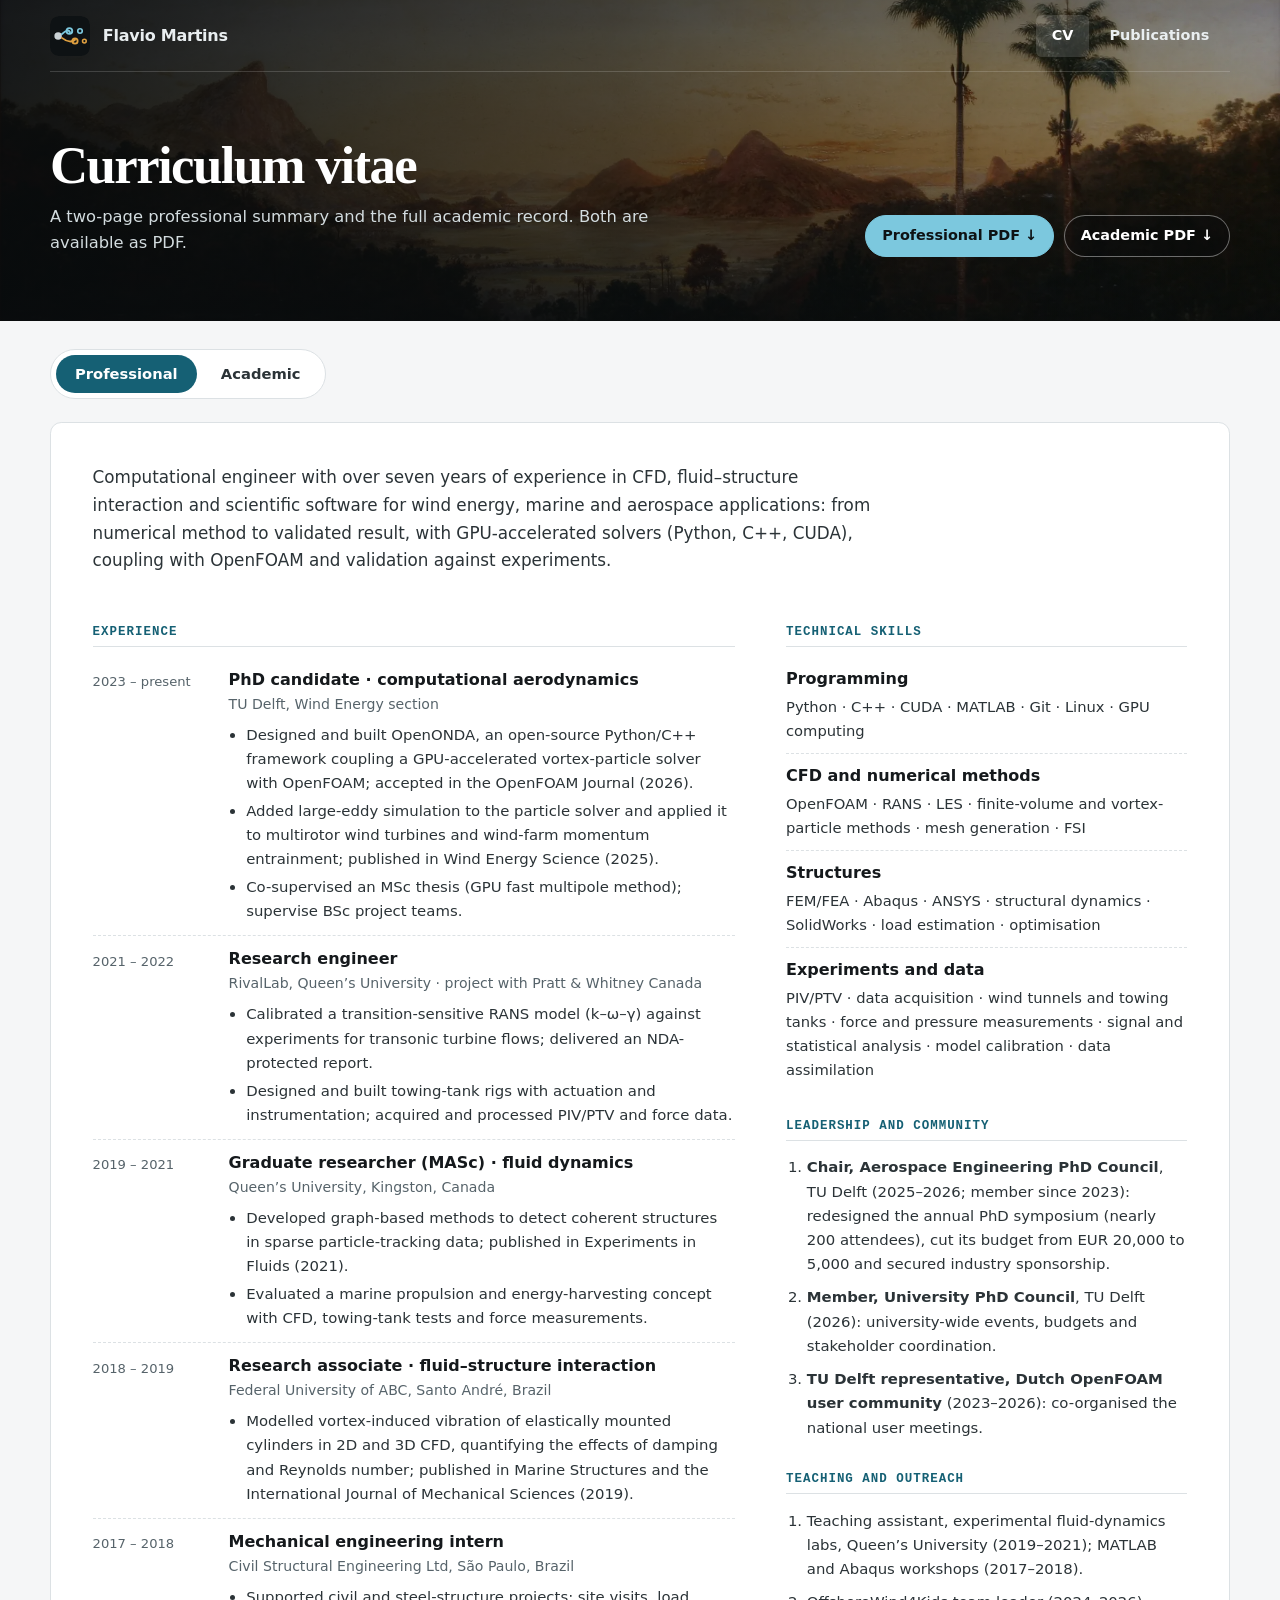
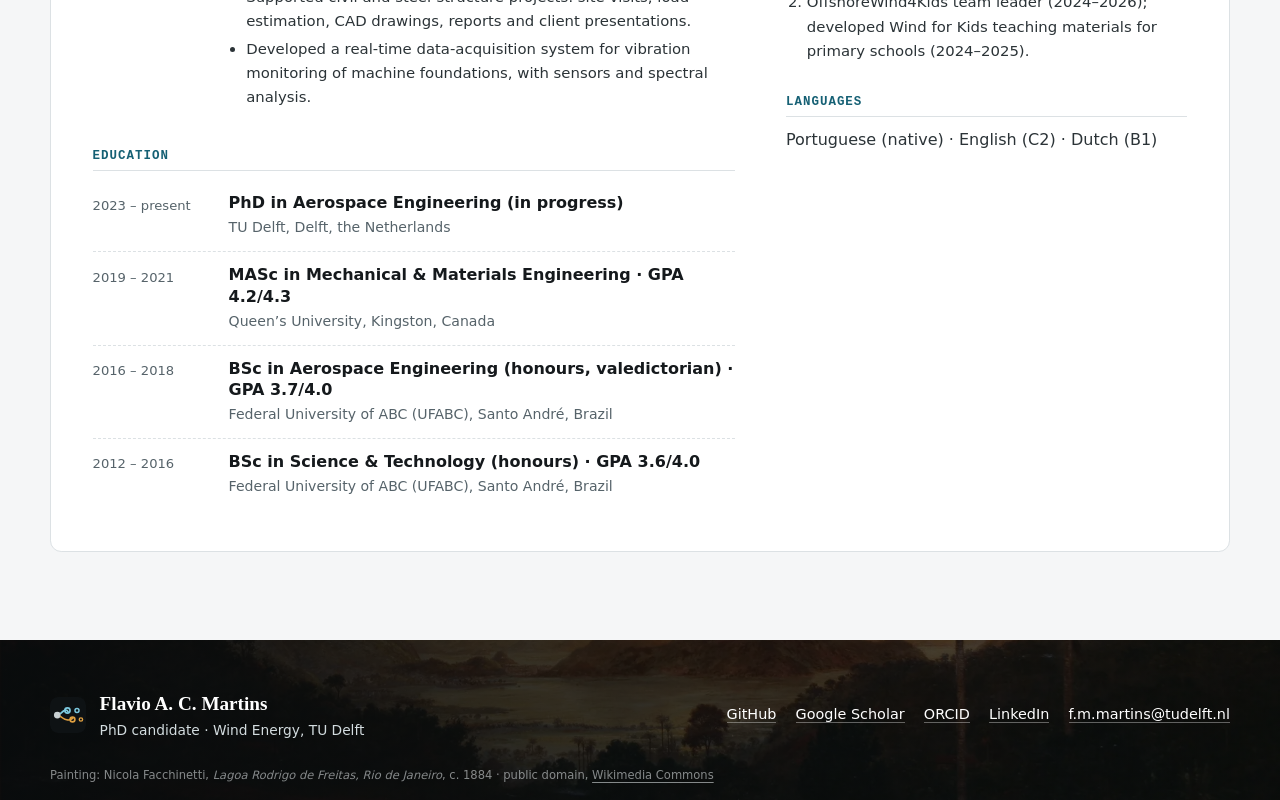
==== commit 0a4d00a8: "Vortex-street logo; tidy publications and CV styles - Logo and favicon: logo B, a von Kármán vortex " ====
--- a/cv/index.html
+++ b/cv/index.html
@@ -7,7 +7,7 @@
     <meta name="theme-color" content="#0b0e10" />
     <title>CV · Flavio A. C. Martins</title>
     <link rel="icon" type="image/svg+xml" href="/assets/logo.svg" />
-    <link rel="stylesheet" href="/assets/styles.css?v=20261022-pages" />
+    <link rel="stylesheet" href="/assets/styles.css?v=20261023" />
     <script src="/assets/site.js" defer></script>
     <script src="/assets/cv-tabs.js" defer></script>
     <noscript><style>.cv-panel[hidden]{display:block}.cv-tabs{display:none}</style></noscript>
@@ -17,7 +17,7 @@
     <!-- site:header -->
     <div class="hero-band">
       <header class="site-header">
-        <a class="wordmark" href="/" aria-label="Flavio Martins, home"><img class="wordmark-mark" src="/assets/logo.svg" width="40" height="40" alt="Vortex logo" /><span>Flavio Martins</span></a>
+        <a class="wordmark" href="/" aria-label="Flavio Martins, home"><img class="wordmark-mark" src="/assets/logo.svg" width="40" height="40" alt="Vortex-street logo" /><span>Flavio Martins</span></a>
         <nav class="site-nav" aria-label="Primary navigation"><a href="/cv/" aria-current="page">CV</a><a href="/publications/">Publications</a></nav>
       </header>
       <section class="page-intro shell">
@@ -333,7 +333,7 @@
     <footer class="site-footer">
       <div class="shell footer-inner">
         <div class="footer-id">
-          <img src="/assets/logo.svg" width="36" height="36" alt="Vortex logo" />
+          <img src="/assets/logo.svg" width="36" height="36" alt="Vortex-street logo" />
           <div><p class="footer-name">Flavio A. C. Martins</p><p>PhD candidate · Wind Energy, TU Delft</p></div>
         </div>
         <ul class="footer-links" role="list"><li><a href="https://github.com/EngFlavioMartins" rel="noreferrer">GitHub</a></li><li><a href="https://scholar.google.com/citations?user=WZXamCcAAAAJ&amp;hl=en" rel="noreferrer">Google Scholar</a></li><li><a href="https://orcid.org/0000-0002-1374-5760" rel="noreferrer">ORCID</a></li><li><a href="https://www.linkedin.com/in/flavio-martins-8bb89772" rel="noreferrer">LinkedIn</a></li><li><a href="mailto:f.m.martins@tudelft.nl">f.m.martins@tudelft.nl</a></li></ul>
--- a/assets/styles.css
+++ b/assets/styles.css
@@ -448,6 +448,7 @@
 .cv-skills dd { margin: 0.2rem 0 0; color: var(--ink-soft); font-size: 0.92rem; }
 .cv-plain { margin: 0.3rem 0 0; color: var(--ink-soft); }
 .cv-section a { color: var(--violet); }
+.cv-panel[hidden] { display: none; }
 @media (max-width: 860px) {
   .cv-columns { grid-template-columns: 1fr; }
 }
@@ -465,389 +466,6 @@
   clip: rect(0, 0, 0, 0) !important;
   white-space: nowrap !important;
   border: 0 !important;
-}
-
-.page-hero {
-  display: grid;
-  grid-template-columns: minmax(0, 1.2fr) minmax(300px, 0.8fr);
-  gap: clamp(3rem, 9vw, 8rem);
-  align-items: end;
-  padding-block: clamp(5rem, 10vw, 9rem) clamp(3.8rem, 7vw, 6rem);
-}
-
-.page-hero h1 { max-width: none; font-size: clamp(3.6rem, 7.2vw, 6.7rem); }
-.page-actions { justify-self: end; padding-bottom: 0.5rem; }
-.page-actions .profile-link-row,
-.page-actions .download-row { margin-top: 0; }
-
-.download-row a {
-  min-height: 44px;
-  display: inline-flex;
-  align-items: center;
-  color: var(--ink);
-  font-size: 0.9rem;
-  font-weight: 780;
-  text-decoration: none;
-  border-bottom: 2px solid var(--cyan);
-}
-
-/* CV */
-.cv-shell { padding-bottom: clamp(6rem, 10vw, 9rem); }
-
-.cv-tabs {
-  position: sticky;
-  top: 0;
-  z-index: 20;
-  display: grid;
-  grid-template-columns: repeat(2, minmax(0, 1fr));
-  gap: 0.35rem;
-  margin-bottom: 1rem;
-  padding: 0.4rem;
-  border: 1px solid var(--line);
-  border-radius: 1rem;
-  background: rgba(245, 246, 247, 0.9);
-  backdrop-filter: blur(16px);
-}
-
-.cv-tabs button {
-  min-height: 3.2rem;
-  padding: 0.7rem 1rem;
-  color: var(--muted);
-  border: 0;
-  border-radius: 0.72rem;
-  background: transparent;
-  font: inherit;
-  font-weight: 780;
-  cursor: pointer;
-}
-
-.cv-tabs button[aria-selected="true"] { color: white; background: var(--night); }
-
-.cv-panel {
-  overflow: hidden;
-  border: 1px solid var(--line);
-  border-radius: 1.35rem;
-  background: rgba(255, 255, 255, 0.96);
-  box-shadow: var(--shadow);
-}
-
-.cv-panel[hidden] { display: none; }
-
-.cv-heading {
-  position: relative;
-  overflow: hidden;
-  display: grid;
-  grid-template-columns: minmax(250px, 0.72fr) minmax(0, 1fr);
-  gap: clamp(2rem, 6vw, 5rem);
-  padding: clamp(2.2rem, 5vw, 4.2rem);
-  color: white;
-  background: var(--night);
-}
-
-.cv-heading::after {
-  content: none;
-}
-
-.cv-heading > * { position: relative; z-index: 1; }
-.cv-heading .eyebrow { color: var(--dark-accent); }
-.cv-heading h2 { max-width: 13ch; }
-.cv-heading > p { align-self: end; margin: 0; color: var(--dark-muted); font-size: 1.03rem; }
-
-.cv-layout {
-  display: grid;
-  grid-template-columns: minmax(0, 1fr) minmax(270px, 0.38fr);
-  gap: 1px;
-  background: var(--line);
-}
-
-.cv-main,
-.cv-aside { background: var(--surface); }
-.cv-main { padding: clamp(1.8rem, 5vw, 4rem); }
-.cv-aside { padding: clamp(1.8rem, 3.5vw, 2.8rem); }
-.cv-section + .cv-section { margin-top: clamp(3.2rem, 7vw, 5.5rem); }
-
-.cv-section > h3 {
-  margin-bottom: 1.6rem;
-  padding-bottom: 0.72rem;
-  border-bottom: 1px solid var(--line);
-  font-family: inherit;
-  font-size: 1rem;
-  font-weight: 800;
-  letter-spacing: 0.07em;
-  text-transform: uppercase;
-}
-
-.timeline { border-top: 1px solid var(--line); }
-
-.timeline-item {
-  display: grid;
-  grid-template-columns: 8.8rem minmax(0, 1fr);
-  gap: 1.5rem;
-  padding-block: 1.8rem;
-  border-bottom: 1px solid var(--line);
-}
-
-.timeline-date {
-  color: var(--violet);
-  font-family: ui-monospace, SFMono-Regular, Menlo, Consolas, monospace;
-  font-size: 0.76rem;
-  font-weight: 760;
-  letter-spacing: 0.04em;
-}
-
-.timeline-item h4,
-.compact-entry h4,
-.stack-list h4 {
-  margin: 0;
-  color: var(--ink);
-  font-size: 1.06rem;
-  line-height: 1.4;
-}
-
-.timeline-item p,
-.timeline-item ul { color: var(--muted); }
-.timeline-item ul { margin: 0.8rem 0 0; padding-left: 1.15rem; }
-.timeline-item li + li { margin-top: 0.45rem; }
-.meta-line { margin: 0.3rem 0 0.85rem; color: var(--violet-deep) !important; font-weight: 720; }
-.skill-list { margin: 0; }
-.skill-list > div { padding: 1.15rem 0; border-top: 1px solid var(--line); }
-.skill-list > div:last-child { border-bottom: 1px solid var(--line); }
-.skill-list dt { color: var(--ink); font-weight: 800; }
-.skill-list dd { margin: 0.28rem 0 0; color: var(--muted); line-height: 1.55; }
-.compact-entry { padding-block: 0.85rem; }
-.compact-entry + .compact-entry { border-top: 1px solid var(--line); }
-.compact-entry p,
-.stack-list p { margin: 0.25rem 0 0; color: var(--muted); }
-.stack-list { display: grid; gap: 0.85rem; }
-
-.stack-list article {
-  padding: 1.2rem 1.3rem;
-  border: 1px solid var(--line);
-  border-left: 3px solid var(--violet);
-  border-radius: 0.7rem;
-  background: var(--paper);
-}
-
-.plain-list { margin: 0; padding: 0; list-style: none; }
-.plain-list li { padding: 1.2rem 0; color: var(--muted); border-top: 1px solid var(--line); }
-.plain-list li:last-child { border-bottom: 1px solid var(--line); }
-.plain-list strong { color: var(--ink); }
-.tag-list { display: flex; flex-wrap: wrap; gap: 0.45rem; margin: 0; padding: 0; list-style: none; }
-
-.tag-list li {
-  padding: 0.38rem 0.65rem;
-  color: var(--ink-soft);
-  border: 1px solid var(--line);
-  border-radius: 999px;
-  background: var(--paper);
-  font-family: ui-monospace, SFMono-Regular, Menlo, Consolas, monospace;
-  font-size: 0.71rem;
-}
-
-.cv-callout {
-  padding: 1.4rem;
-  color: white;
-  border-radius: 0.85rem;
-  background: var(--night);
-}
-
-.cv-callout h3 { margin-bottom: 1rem; border: 0; color: white; }
-.cv-callout a { color: white; font-weight: 780; text-decoration-color: var(--dark-accent); }
-
-/* Publications */
-.publications-hero,
-.projects-hero { border-bottom: 1px solid var(--line); }
-
-.publication-toolbar {
-  display: grid;
-  grid-template-columns: auto minmax(0, 1fr);
-  gap: 2rem;
-  align-items: start;
-  padding-top: clamp(2.8rem, 6vw, 5rem);
-}
-
-.publication-total {
-  margin: 0;
-  color: var(--muted);
-  font-size: 0.88rem;
-  white-space: nowrap;
-}
-
-.publication-total span { color: var(--ink); font-family: var(--display); font-size: 1.65rem; font-weight: 650; }
-
-.category-nav {
-  display: flex;
-  flex-wrap: wrap;
-  justify-content: flex-end;
-  gap: 0.55rem;
-}
-
-.category-nav a {
-  min-height: 42px;
-  display: inline-flex;
-  align-items: center;
-  padding: 0.55rem 0.85rem;
-  color: var(--ink-soft);
-  border: 1px solid var(--line);
-  border-radius: 999px;
-  background: rgba(255, 255, 255, 0.7);
-  font-size: 0.78rem;
-  font-weight: 720;
-  text-decoration: none;
-}
-
-.category-nav a:hover { color: white; border-color: var(--violet); background: var(--violet); }
-.publication-list { display: grid; gap: 1.2rem; }
-.publication-category { scroll-margin-top: 1.5rem; overflow: hidden; border: 1px solid var(--line); border-radius: 1.15rem; background: rgba(255, 255, 255, 0.92); box-shadow: var(--shadow-small); }
-
-.publication-category > header {
-  display: grid;
-  grid-template-columns: 4.5rem minmax(0, 1fr) auto;
-  gap: 1.4rem;
-  align-items: center;
-  padding: 1.45rem 1.6rem;
-  border-bottom: 1px solid var(--line);
-  background: var(--surface-tint);
-}
-
-.publication-category > header h2 { max-width: none; font-size: clamp(1.65rem, 3vw, 2.55rem); }
-.category-number { margin: 0; }
-.category-total { margin: 0; color: var(--muted); font-size: 0.78rem; }
-
-.publication-entry {
-  display: grid;
-  grid-template-columns: 4.5rem minmax(0, 1fr);
-  gap: 1.4rem;
-  padding: 1.7rem 1.6rem;
-  border-bottom: 1px solid var(--line);
-}
-
-.publication-entry:last-child { border-bottom: 0; }
-.publication-year { margin: 0; padding-top: 0.15rem; }
-.publication-kind { margin: 0 0 0.55rem; }
-.publication-entry h3 { max-width: 48ch; font-family: inherit; font-size: clamp(1.08rem, 1.8vw, 1.4rem); font-weight: 760; letter-spacing: -0.018em; line-height: 1.35; }
-.publication-entry h3 a { text-decoration: none; }
-.publication-entry h3 a:hover { text-decoration: underline; text-decoration-color: var(--cyan); }
-.publication-authors { margin: 0.75rem 0 0; color: var(--muted); }
-.publication-authors strong { color: var(--ink); }
-.publication-meta { margin: 0.27rem 0 0; color: var(--muted); font-size: 0.8rem; }
-.notice-card { padding: 1.5rem; border: 1px solid var(--line); border-radius: 0.8rem; background: white; }
-
-/* Projects */
-.featured-project {
-  overflow: hidden;
-  display: grid;
-  grid-template-columns: minmax(280px, 0.78fr) minmax(0, 1.22fr);
-  min-height: 520px;
-  margin-top: clamp(3rem, 6vw, 5rem);
-  margin-bottom: clamp(3rem, 6vw, 5rem);
-  color: white;
-  border-radius: 1.35rem;
-  background: var(--night);
-  box-shadow: var(--shadow);
-}
-
-.project-code {
-  position: relative;
-  overflow: hidden;
-  display: grid;
-  align-content: center;
-  justify-items: center;
-  gap: 1rem;
-  min-height: 360px;
-  padding: 2rem;
-  background:
-    linear-gradient(180deg, rgba(44, 125, 160, 0.16), transparent 52%),
-    linear-gradient(115deg, rgba(21, 96, 116, 0.12), transparent 42%, rgba(0, 157, 169, 0.14)),
-    linear-gradient(145deg, #0b0e10, #10181c 65%, #13222a);
-}
-
-.project-code::before {
-  content: "";
-  position: absolute;
-  inset: 0;
-  opacity: 0.76;
-  background: url("/assets/hybrid-cfd.svg") center / cover no-repeat;
-}
-
-.project-code::after {
-  content: "";
-  position: absolute;
-  right: 8%;
-  bottom: 10%;
-  left: 8%;
-  height: 1px;
-  background: linear-gradient(90deg, transparent, rgba(101, 214, 218, 0.56), rgba(240, 160, 111, 0.4), transparent);
-}
-
-.project-code span {
-  position: relative;
-  z-index: 1;
-  min-width: 9rem;
-  padding: 0.65rem 0.8rem;
-  text-align: center;
-  color: white;
-  border: 1px solid rgba(255, 255, 255, 0.26);
-  border-radius: 999px;
-  background: rgba(14, 18, 20, 0.66);
-  box-shadow: 0 8px 24px rgba(14, 18, 20, 0.2);
-  backdrop-filter: blur(8px);
-  font-family: ui-monospace, SFMono-Regular, Menlo, Consolas, monospace;
-  font-size: 0.74rem;
-}
-
-.project-code i { position: relative; z-index: 1; width: 1px; height: 2rem; background: linear-gradient(var(--cyan), var(--magenta)); }
-.featured-project-copy { align-self: center; padding: clamp(2.3rem, 6vw, 5rem); }
-.featured-project-copy .eyebrow { color: var(--dark-accent); }
-.featured-project-copy h2 { max-width: none; }
-.featured-project-copy > p:not(.eyebrow) { max-width: 58ch; color: var(--dark-muted); font-size: 1.03rem; }
-.featured-project-copy .tag-list li { color: white; border-color: rgba(255, 255, 255, 0.2); background: rgba(255, 255, 255, 0.07); }
-.featured-project-copy .button-primary { color: var(--night); border-color: var(--dark-accent); background: var(--dark-accent); }
-.featured-project-copy .button-primary:hover { color: white; border-color: var(--violet); background: var(--violet); }
-.featured-project-copy .repo-meta { color: var(--dark-muted); }
-
-.split-heading { display: flex; align-items: end; justify-content: space-between; gap: 2rem; }
-.research-project-grid { display: grid; grid-template-columns: repeat(3, 1fr); gap: 1rem; }
-
-.research-card {
-  min-height: 390px;
-  display: flex;
-  flex-direction: column;
-  padding: 1.8rem;
-  border: 1px solid var(--line);
-  border-radius: 1rem;
-  background: rgba(255, 255, 255, 0.92);
-  box-shadow: var(--shadow-small);
-}
-
-.research-card::before { content: ""; width: 3rem; height: 2px; margin-bottom: 1.3rem; background: var(--violet); }
-.research-card h3 { font-size: 1.7rem; }
-.research-card > p:not(.card-index) { color: var(--muted); }
-.research-card a,
-.repo-card a { margin-top: auto; align-self: flex-start; font-weight: 780; text-decoration: none; border-bottom: 2px solid var(--cyan); }
-
-.code-section { background: var(--surface-tint); }
-.repo-grid { display: grid; grid-template-columns: repeat(2, 1fr); gap: 1rem; }
-
-.repo-card {
-  min-height: 300px;
-  display: flex;
-  flex-direction: column;
-  padding: clamp(1.5rem, 3vw, 2.3rem);
-  border: 1px solid var(--line);
-  border-radius: 1rem;
-  background: rgba(255, 255, 255, 0.94);
-  box-shadow: var(--shadow-small);
-}
-
-.repo-card h3 { max-width: 18ch; font-size: 1.55rem; }
-.repo-card > p:not(.repo-number, .repo-meta) { color: var(--muted); }
-.repo-number { margin: 0 0 1.2rem; }
-.repo-meta { color: var(--muted); font-size: 0.78rem; }
-.repo-card, .research-card, .publication-category, .cv-panel {
-  border-radius: 0.65rem;
-  background: white;
-  box-shadow: 0 3px 12px rgba(14, 18, 20, 0.025);
 }
 
 :focus-visible { outline: 3px solid var(--focus); outline-offset: 4px; }
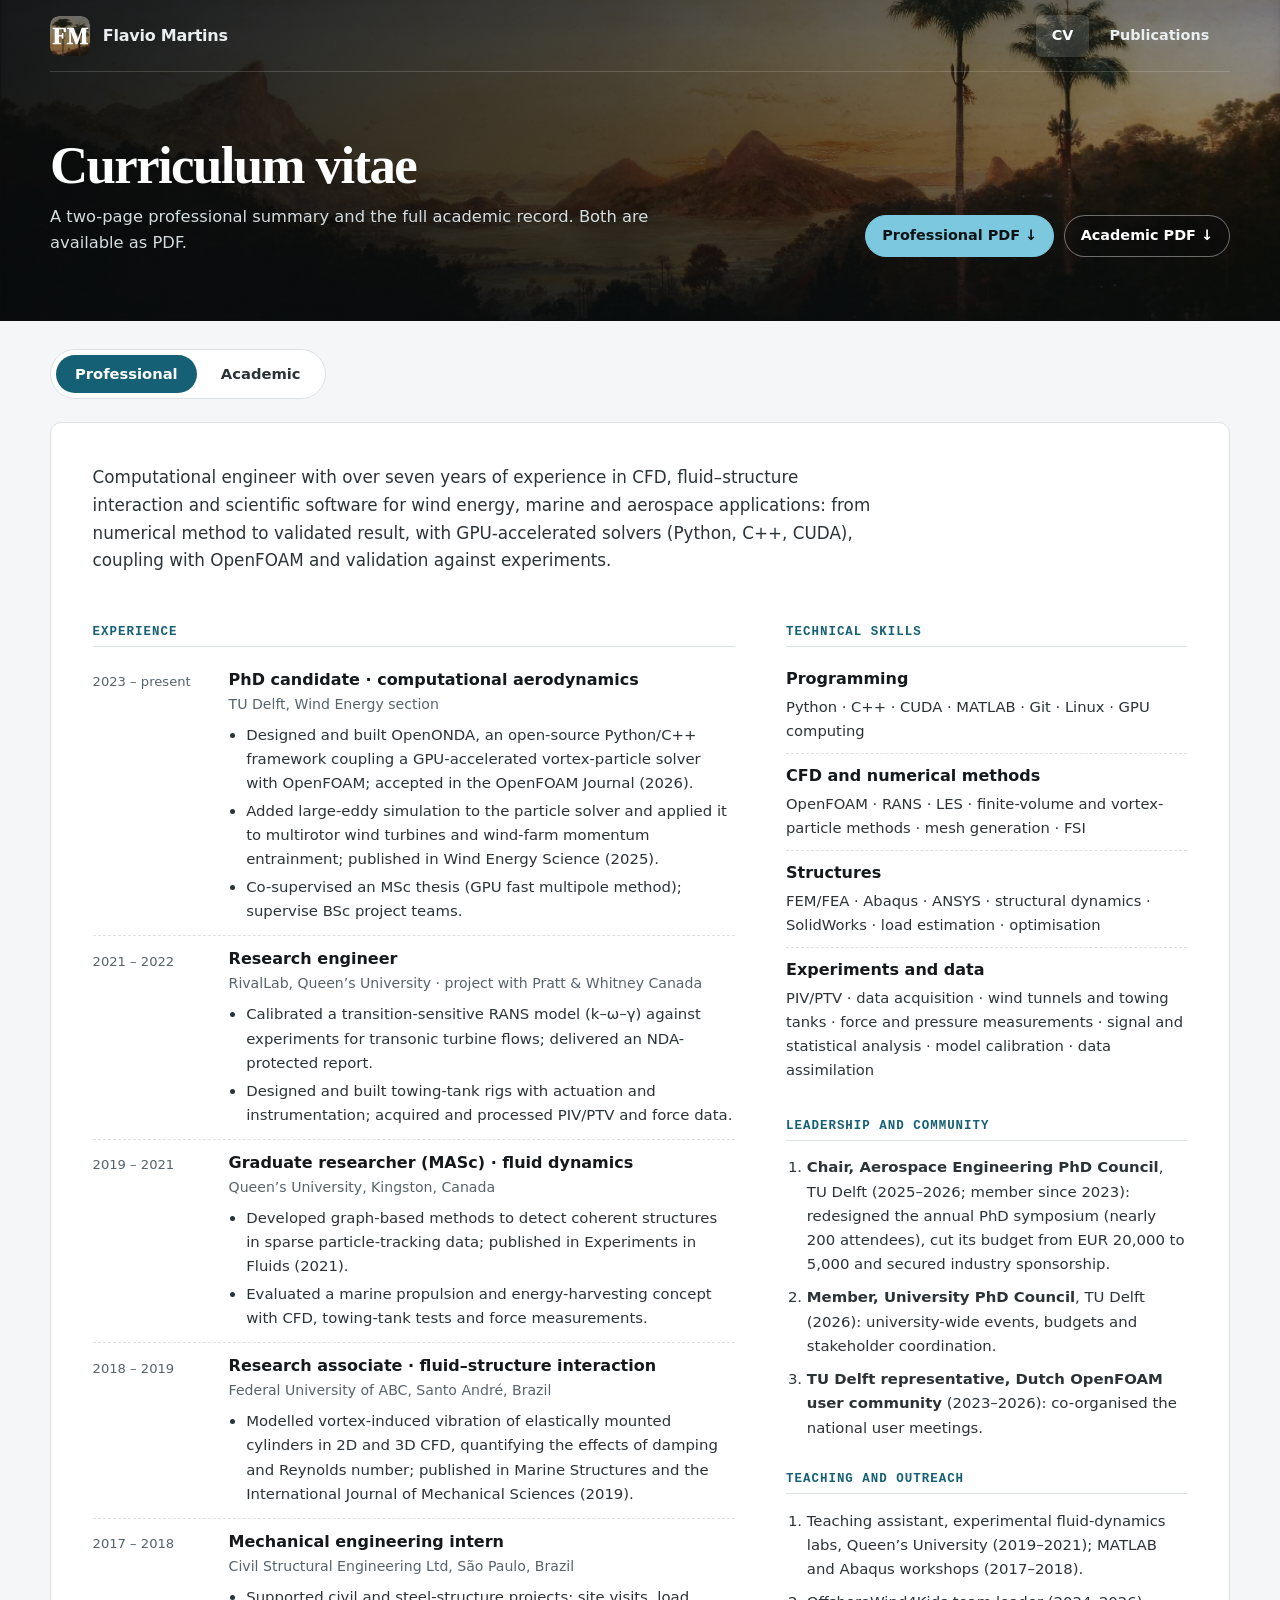
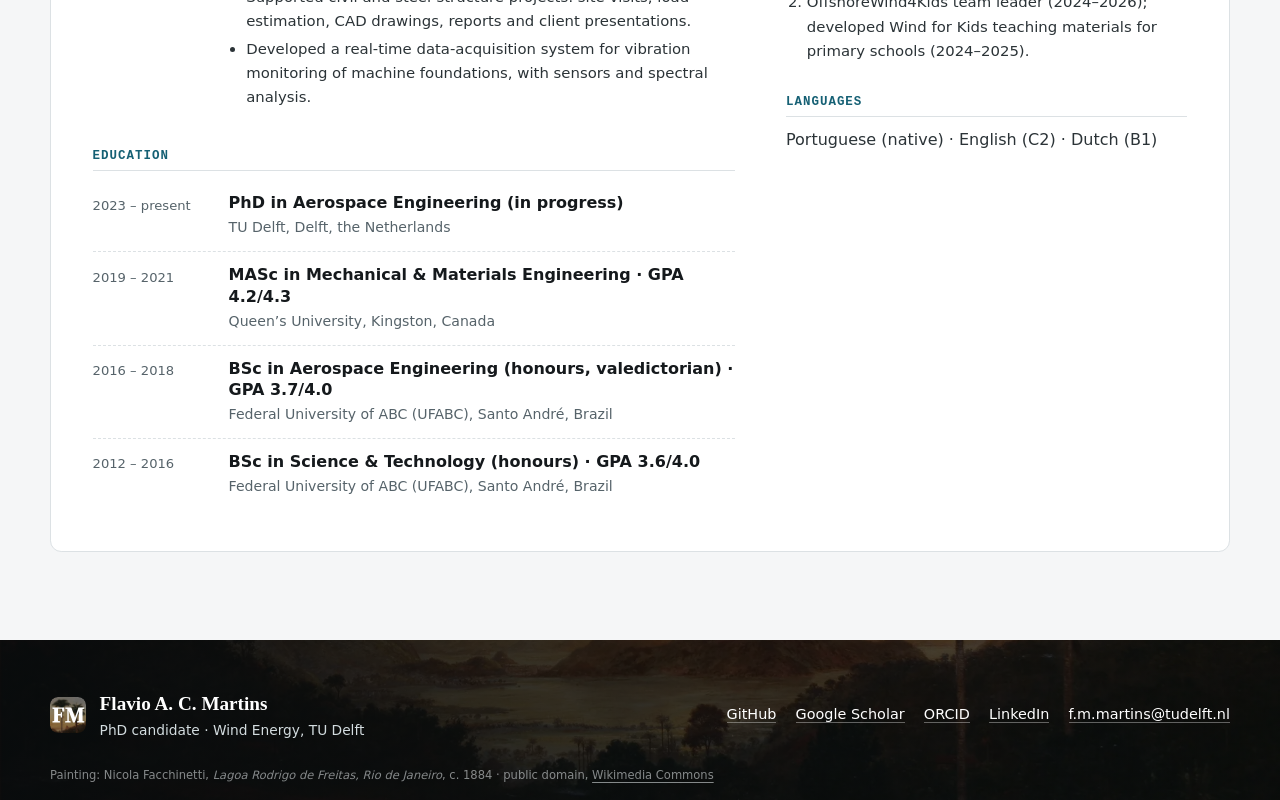
==== commit b9687549: "Animated posts and a palm-tree FM logo - The ten research posts now show each repository's README an" ====
--- a/cv/index.html
+++ b/cv/index.html
@@ -7,7 +7,9 @@
     <meta name="theme-color" content="#0b0e10" />
     <title>CV · Flavio A. C. Martins</title>
     <link rel="icon" type="image/svg+xml" href="/assets/logo.svg" />
-    <link rel="stylesheet" href="/assets/styles.css?v=20261023" />
+    <link rel="icon" type="image/png" sizes="32x32" href="/assets/favicon-32.png" />
+    <link rel="apple-touch-icon" href="/assets/logo-180.png" />
+    <link rel="stylesheet" href="/assets/styles.css?v=20261025" />
     <script src="/assets/site.js" defer></script>
     <script src="/assets/cv-tabs.js" defer></script>
     <noscript><style>.cv-panel[hidden]{display:block}.cv-tabs{display:none}</style></noscript>
@@ -17,7 +19,7 @@
     <!-- site:header -->
     <div class="hero-band">
       <header class="site-header">
-        <a class="wordmark" href="/" aria-label="Flavio Martins, home"><img class="wordmark-mark" src="/assets/logo.svg" width="40" height="40" alt="Vortex-street logo" /><span>Flavio Martins</span></a>
+        <a class="wordmark" href="/" aria-label="Flavio Martins, home"><img class="wordmark-mark" src="/assets/logo.svg" width="40" height="40" alt="FM logo" /><span>Flavio Martins</span></a>
         <nav class="site-nav" aria-label="Primary navigation"><a href="/cv/" aria-current="page">CV</a><a href="/publications/">Publications</a></nav>
       </header>
       <section class="page-intro shell">
@@ -267,7 +269,7 @@
               <h4 class="cv-subhead">Conference papers and talks (9)</h4>
               <ol class="cv-list"><li><strong>Flavio A. C. Martins</strong>, A. van Zuijlen, D. A. von Terzi (2026). <a href="https://doi.org/10.1088/1742-6596/3224/4/042069" rel="noreferrer">Toward a 3D Hybrid Vortex Particle–Grid Approach for External Flows</a>. <i>Journal of Physics: Conference Series, 3224(4), 042069</i>.</li><li><strong>Flavio A. C. Martins</strong>, C. S. Ferreira, A. van Zuijlen (2024). <a href="https://doi.org/10.1088/1742-6596/2767/7/072006" rel="noreferrer">Numerical Investigation of Atmospheric Boundary Layer Control in Wind Farms with Multirotor Systems</a>. <i>Journal of Physics: Conference Series, 2767(7), 072006</i>.</li><li>C. S. Ferreira, D. Bensason, T. J. Broertjes, A. Sciacchitano, <strong>Flavio A. C. Martins</strong>, A. G. Ajay (2024). <a href="https://doi.org/10.1088/1742-6596/2767/9/092107" rel="noreferrer">Enhancing Wind Farm Efficiency Through Active Control of the Atmospheric Boundary Layer’s Vertical Entrainment of Momentum</a>. <i>Journal of Physics: Conference Series, 2767(9), 092107</i>.</li><li><strong>Flavio A. C. Martins</strong>, A. Alcântara, D. E. Rival (2022). State-Observer-Based Data Assimilation for Real Flow Analysis: Integrating Computation and Measurement. <i>NATO Unclassified technical meeting, Kingston, Canada</i>.</li><li><strong>Flavio A. C. Martins</strong>, J. P. J. Avila (2018). <a href="https://uspdigital.usp.br/siicusp/siicPublicacao.jsp?codmnu=7210" rel="noreferrer">Three-Dimensional CFD Analysis of Damping Effects on Vortex-Induced Vibrations of 2DOF Cylinders</a>. <i>SIIC-USP, São Paulo, Brazil</i>.</li><li><strong>Flavio A. C. Martins</strong>, M. A. da Silva, R. M. L. R. F. Brasil (2018). <a href="https://proceedings.sbmac.org.br/sbmac/article/download/1878/1896" rel="noreferrer">Detection of Damage in Aerospace Structures Using Optimization Techniques on Impact Tests Results</a>. <i>Proceeding Series of the Brazilian Society of Computational and Applied Mathematics (CNMAC)</i>.</li><li><strong>Flavio A. C. Martins</strong>, M. A. da Silva, R. M. L. R. F. Brasil (2017). <a href="https://doi.org/10.20906/cps/cilamce2017-0035" rel="noreferrer">Topology Optimization of 2D Trussed Structures</a>. <i>CILAMCE, São José dos Campos, Brazil</i>.</li><li><strong>Flavio A. C. Martins</strong>, M. A. da Silva (2017). Analysis of the Dynamic Response of the Internal Structure of the ONERA M6 Wing. <i>IX Workshop in Dynamic Systems, São Paulo, Brazil</i>.</li><li><strong>Flavio A. C. Martins</strong>, M. A. da Silva (2017). Identification of Damage in Aerospace Structures Using Optimization Techniques and Impact Tests. <i>ASCE Engineering Mechanics Institute Conference, Rio de Janeiro, Brazil</i>.</li></ol>
               <h4 class="cv-subhead">Technical and academic reports (4)</h4>
-              <ol class="cv-list"><li><strong>Flavio A. C. Martins</strong> et al. (2022). Calibration of Menter’s RANS γ-Model for Transonic, Transitional Flows. <i>RivalLab / Pratt &amp; Whitney Canada (NDA-protected)</i>.</li><li><strong>Flavio A. C. Martins</strong>, M. A. da Silva (2018). <a href="http://ic.ufabc.edu.br/simposios/index.php?conference=EIC&amp;schedConf=8EIC2018&amp;page=paper&amp;op=view&amp;path%5B%5D=3344" rel="noreferrer">Optimization of the Internal Structure of Statically and Dynamically Loaded Wings</a>. <i>UFABC research report (CNPq-funded)</i>.</li><li><strong>Flavio A. C. Martins</strong>, M. Zanotello (2017). <a href="http://ic.ufabc.edu.br/simposios/index.php?conference=EIC&amp;schedConf=7EIC2017&amp;page=paper&amp;op=view&amp;path%5B%5D=2966" rel="noreferrer">Applications of Dynamical Systems Theory to Biological and Chemical Problems</a>. <i>UFABC research report (CNPq-funded)</i>.</li><li><strong>Flavio A. C. Martins</strong>, M. Zanotello (2016). <a href="http://ic.ufabc.edu.br/simposios/index.php?conference=EIC&amp;schedConf=6EIC2016&amp;page=paper&amp;op=view&amp;path%5B%5D=2502" rel="noreferrer">Celestial Mechanics and the Theory of Dynamic Systems: A Revision of the Circular Restricted Three-Body Problem</a>. <i>UFABC research report (CNPq-funded)</i>.</li></ol>
+              <ol class="cv-list"><li><strong>Flavio A. C. Martins</strong> et al. (2022). Calibration of Menter’s RANS γ-Model for Transonic, Transitional Flows. <i>RivalLab / Pratt &amp; Whitney Canada (NDA-protected)</i>.</li><li><strong>Flavio A. C. Martins</strong>, M. A. da Silva (2018). <a href="https://propes.ufabc.edu.br/simposios/index.php?conference=EIC&amp;schedConf=8EIC2018&amp;page=paper&amp;op=view&amp;path%5B%5D=3344" rel="noreferrer">Optimization of the Internal Structure of Statically and Dynamically Loaded Wings</a>. <i>UFABC research report (CNPq-funded)</i>.</li><li><strong>Flavio A. C. Martins</strong>, M. Zanotello (2017). <a href="https://propes.ufabc.edu.br/simposios/index.php?conference=EIC&amp;schedConf=7EIC2017&amp;page=paper&amp;op=view&amp;path%5B%5D=2966" rel="noreferrer">Applications of Dynamical Systems Theory to Biological and Chemical Problems</a>. <i>UFABC research report (CNPq-funded)</i>.</li><li><strong>Flavio A. C. Martins</strong>, M. Zanotello (2016). <a href="https://propes.ufabc.edu.br/simposios/index.php?conference=EIC&amp;schedConf=6EIC2016&amp;page=paper&amp;op=view&amp;path%5B%5D=2502" rel="noreferrer">Celestial Mechanics and the Theory of Dynamic Systems: A Revision of the Circular Restricted Three-Body Problem</a>. <i>UFABC research report (CNPq-funded)</i>.</li></ol>
             </section>
             <section class="cv-section">
               <h3>Teaching and supervision</h3>
@@ -333,7 +335,7 @@
     <footer class="site-footer">
       <div class="shell footer-inner">
         <div class="footer-id">
-          <img src="/assets/logo.svg" width="36" height="36" alt="Vortex-street logo" />
+          <img src="/assets/logo.svg" width="36" height="36" alt="FM logo" />
           <div><p class="footer-name">Flavio A. C. Martins</p><p>PhD candidate · Wind Energy, TU Delft</p></div>
         </div>
         <ul class="footer-links" role="list"><li><a href="https://github.com/EngFlavioMartins" rel="noreferrer">GitHub</a></li><li><a href="https://scholar.google.com/citations?user=WZXamCcAAAAJ&amp;hl=en" rel="noreferrer">Google Scholar</a></li><li><a href="https://orcid.org/0000-0002-1374-5760" rel="noreferrer">ORCID</a></li><li><a href="https://www.linkedin.com/in/flavio-martins-8bb89772" rel="noreferrer">LinkedIn</a></li><li><a href="mailto:f.m.martins@tudelft.nl">f.m.martins@tudelft.nl</a></li></ul>
--- a/assets/styles.css
+++ b/assets/styles.css
@@ -315,6 +315,7 @@
   background: var(--surface);
 }
 .research-story figure { margin: 0; }
+.research-story picture { display: block; }
 .research-story img { width: 100%; height: auto; aspect-ratio: 16 / 10; object-fit: contain; background: #000; }
 .research-story figcaption { padding: 0.65rem 1.15rem 0.75rem; color: var(--muted); border-bottom: 1px solid var(--line); font-size: 0.8rem; line-height: 1.45; }
 .research-story figcaption strong { color: var(--ink); font-weight: 650; }
@@ -405,7 +406,6 @@
 .pub-list { margin: 0; padding: 0; list-style: none; }
 .pub { display: grid; grid-template-columns: 112px minmax(0, 1fr); gap: 1.1rem; padding-block: 1.05rem; border-bottom: 1px solid var(--line); }
 .pub-tile { width: 112px; height: 70px; object-fit: cover; border-radius: 0.4rem; background: #000; box-shadow: 0 0 0 1px rgba(14, 18, 20, 0.08); }
-.pub-tile-empty { display: block; background: var(--surface-tint) url('/assets/logo.svg') center / 26px no-repeat; opacity: 0.55; box-shadow: none; }
 .pub-label { margin: 0 0 0.25rem; color: var(--violet); font-family: ui-monospace, SFMono-Regular, Menlo, Consolas, monospace; font-size: 0.7rem; font-weight: 700; letter-spacing: 0.06em; text-transform: uppercase; }
 .pub h3 { max-width: 62ch; font-family: inherit; font-size: 1.02rem; font-weight: 700; line-height: 1.35; letter-spacing: -0.005em; }
 .pub h3 a { text-decoration: none; }
